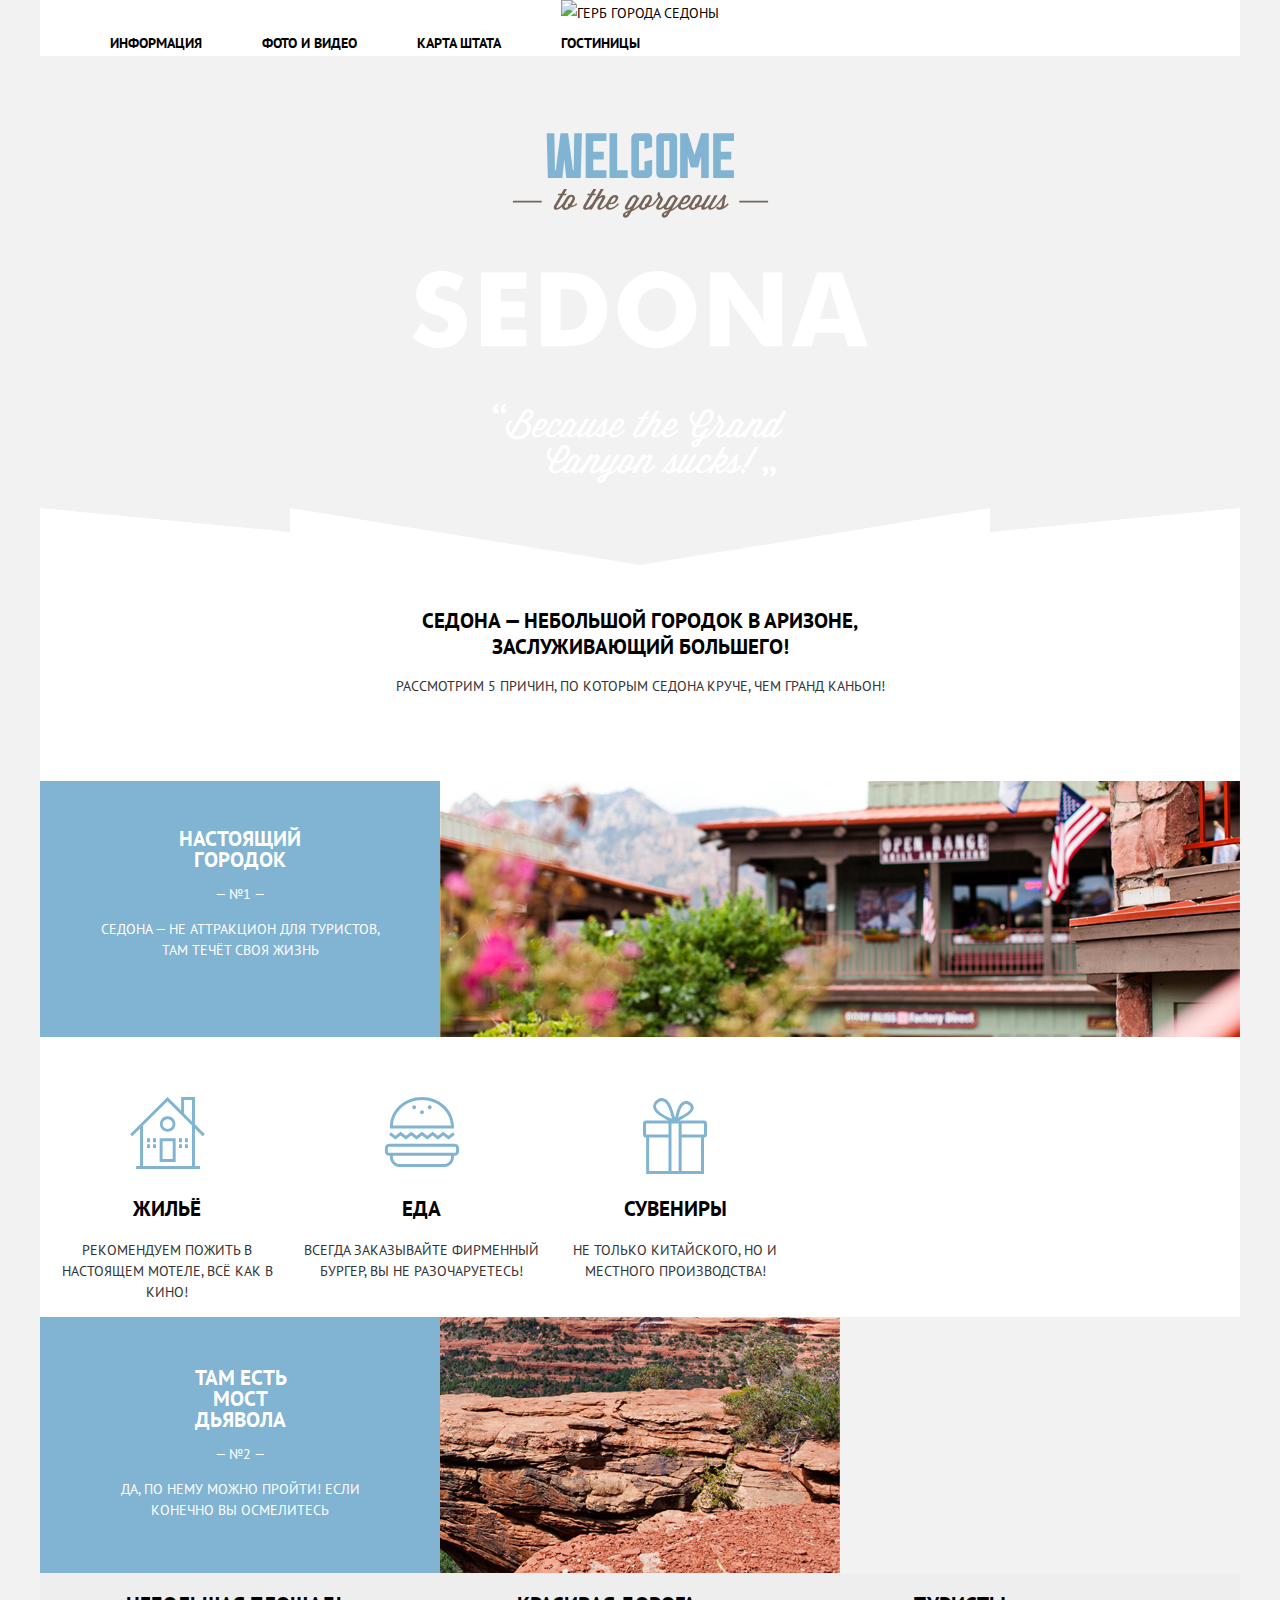
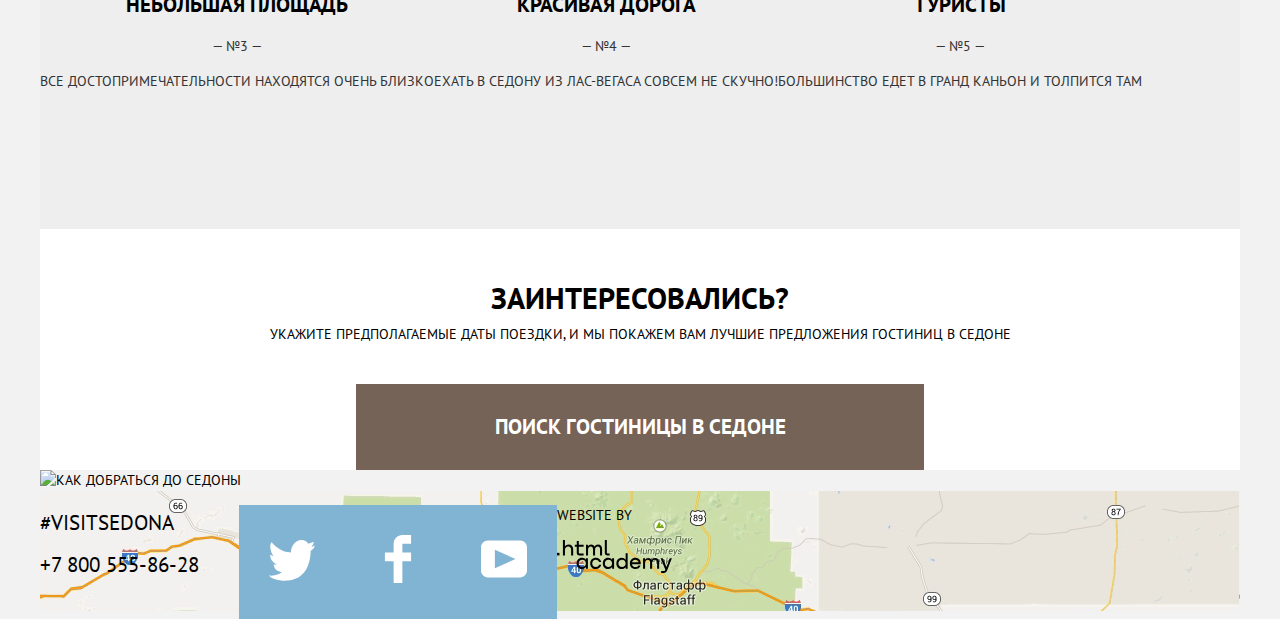
==== index.html @ e9dc7739 "Стилизация главной страницы - исправления" ====
<!DOCTYPE html>
    <html class="page" lang="ru">
    <head>
       <meta charset="UTF-8">
       <meta http-equiv="X-UA-Compatible" content="IE=edge">
       <meta name="viewport" content="width=device-width, initial-scale=1.0">
       <title>Личный проект "Седона"</title>
       <link href="https://fonts.googleapis.com/css2?family=PT+Sans:wght@400;700&display=swap" rel="stylesheet">
       <link rel="stylesheet" href="/css/normalize.css" />
       <link rel="stylesheet" href="/css/style.css" />
       <link rel="icon" href="favicon.ico" />
    </head>
    <body class="page-body">
      <header class="main-header">
         <nav class="main-navigation">
            <a class="main-header-logo">
               <img src="../img/logo.svg" width="138" height="70" alt="герб города Седоны">
            </a>
             <ul class="site-navigation">
                <li><a href="information.html">Информация</a></li>
                <li><a href="photo.html">Фото и видео</a></li>
                <li><a href="map.html">Карта штата</a></li>
                <li><a href="hotels.html">Гостиницы</a></li>
             </ul>
         </nav>
      </header>
        <main class="container">
            <div class="welcome-group">
                <img src="../img/welcome-group.svg" width="457" height="351">
            </div>
            <section class="sedona-features">
                <h3 class="sedona-features-header">
                Седона — небольшой городок в Аризоне, заслуживающий большего!
                </h3>
                <p class="sedona-features-text">
                Рассмотрим 5 причин, по которым Седона круче, чем гранд каньон!
                </p>
                <div class="shape">
                <img src="../img/shape.svg" width="1200" height="57">
                </div>
            </section>
          <!-- <h1>
             Городок Седона
          </h1> -->
            <section class="town">
                <div class="town-advantage">
                    <h3 class="advantages-header">
                    Настоящий городок
                    </h3>
                    <p>
                    — №1 —
                    </p>
                    <p class="advantages-paragraph">
                    Седона — не аттракцион для туристов, там течёт своя жизнь
                    </p>
                </div>
            </section>
            <section class="bonuses">
                <div class="bonuses-item item-house">
                    <h3>
                    Жильё
                    </h3>
                    <p class="bonuses-text">
                    Рекомендуем пожить в настоящем мотеле, всё как в кино!
                    </p>
                </div>
                <div class="bonuses-item item-food">
                    <h3>
                    Еда
                    </h3>
                    <p class="bonuses-text">
                    Всегда заказывайте фирменный бургер, вы не разочаруетесь!
                    </p>
                </div>
            <div class="bonuses-item item-souvenirs">
               <h3>
                Сувениры
               </h3>
               <p class="bonuses-text">
                Не только китайского, но и местного производства!
               </p>
            </div>
        </section>
        <section class="bridge">
            <div class="bridge-advantage">
                <h3 class="advantages-header bridge-header">
                Там есть Мост дьявола
                </h3>
                <p>
                — №2 —
                </p>
                <p class="advantages-paragraph bridge-paragraph">
                Да, по нему можно пройти! Если конечно вы осмелитесь
                </p>
            </div>
        </section>
        <section class="sedona-advantages">
            <div class="advantages-area">
                <h3 >
                Небольшая площадь
                </h3>
                <p class="number">
                — №3 —
                </p>
                <p class="sedona-advantages-text">
                Все достопримечательности находятся очень близко
                </p>
            </div>
            <div class="advantages-road">
                <h3>
                Красивая дорога
                </h3>
                <p class="number">
                — №4 —
                </p>
                <p class="sedona-advantages-text">
                Ехать в седону из лас-вегаса совсем не скучно!
                </p>
            </div>
            <div class="advantages-tourists">
                <h3>
                Туристы
                </h3>
                <p class="number">
                — №5 —
                </p>
                <p class="sedona-advantages-text">
                Большинство едет в Гранд Каньон и толпится там
                </p>
            </div>
          </section>
          <section class="search">
             <h2 class="interested-header">
                Заинтересовались?
             </h2>
             <p class="search-text">
                Укажите предполагаемые даты поездки, и мы покажем вам лучшие предложения гостиниц в Cедоне
             </p>
             <button type="button" class="search-button">Поиск гостиницы в Седоне</button>
          </section>
          <img src="../img/map.jpg" width="1199" height="594" alt="Как добраться до Седоны"
        </main>
        <footer class="page-footer">
            <section class="contacts">
                <p class="sedona-tag">
                #visitSEDONA
                </p>
                <a class="sedona-phone" href="tel:+78005558628">+7 800 555-86-28</a>
            </section>
            <section >
                <ul class="social">
                    <li>
                    <a href="#">
                        <img src="../img/icon-twitter.svg" width="46" height="48" alt="Иконка Twitter">
                    </a>
                    </li>
                    <li>
                    <a href="#">
                        <img src="../img/icon-facebook.svg" width="46" height="48" alt="Иконка Facebook">
                    </a>
                    </li>
                    <li>
                    <a href="#">
                        <img src="../img/icon-youtube.svg" width="46" height="48" alt="Иконка YouTube">
                    </a>
                    </li>
                </ul>
            </section>
            <section>
                <p>
                Website by
                </p>
                <a class="html-logo" href="https://htmlacademy.ru/">
                <img src="../img/logo-htmlacademy.svg" width="115" height="33" alt="Лого HTML-Академии">
                </a>
            </section>
        </footer>
    </body>
    </html>
---- css/style.css ----
/* Variables */
:root {
   --basic-black: #000000;
   --basic-white: #ffffff;
   --basic-grey: #f2f2f2;
   --light-blue: #81b3d2;
   --light-grey: #eeeeee;
   --extra-grey: #bdbbbc;
   --basic-brown: #333333;
   --extra-brown: #766357;
   --dark-brown: #604e43;
   --extra-dark-brown: #503e33;
}

body {
   min-width: 1200px;
   margin: 0;
   padding: 0;
   font-family: "PT Sans", Arial, sans-serif;
   font-size: 14px;
   line-height: 21px;
   text-transform: uppercase;
   color: var(--basic-black);
   background-color: var(--basic-grey);

}

a {
   text-decoration: none;
   color: inherit;
}

h3, .search-button {
   font-size: 21px;
   font-weight: 700;
}

header, main, footer {
    width: 1200px;
    margin: 0 auto;
}

.main-navigation {
    line-height: 26px;
    height: 56px;
    background-color: var(--basic-white);
}

.site-navigation {
    list-style: none;
    margin: 0 auto;
    display: flex;
}

li {
    font-weight: 700;
    padding: 30px;
}

/* User Navigation */

.site-navigation a:hover,
.site-navigation a:focus {
    background-color: var(--basic-white);
}

.main-header-logo {
    position: absolute;
    top: 0;
    left: 531px;
    right: 531px;
    text-align: center;
}

.welcome-group {
    text-align: center;
    background-image: url("../img/background-index.jpg");
    background-repeat: no-repeat;
    height: 432px;
    padding-top: 77.35px;
}

.shape {
    position: absolute;
    left: 40px;
    right: 40px;
    top: 508px;
}

.sedona-features {
   height: 216px;
   color: var(--basic-black);
   background-color: var(--basic-white);
   text-align: center;
   height: 216px;
}

.sedona-features-header {
   width: 470px;
   margin: 0 auto;
   line-height: 26px;
   padding-top: 42.5px;
   padding-bottom: 16.5px;
}

.sedona-features-text {
   width: 519px;
   margin: 0 auto 51px auto;
   color: var(--basic-brown);
   padding-bottom: 51px;
}

.town {
   background: url("../img/image-1.jpg") no-repeat right;
}

.town-advantage {
   background-color: var(--light-blue);
   text-align: center;
   color: var(--basic-white);
   width: 400px;
   height: 256px;
}

.advantages-header {
   padding-top: 47px;
   padding-right: 139px;
   padding-left: 139px;
   margin: 0 auto;
}

.advantages-paragraph {
   width: 302px;
   text-align: center;
   margin: 0 auto;
   padding-bottom: 54px;
}

.bonuses {
   display: flex;
   text-align: center;
   background-color: var(--basic-white);
   padding-top: 60px;
}

.item-house {
   background: url("../img/icon-1.svg") no-repeat top;
   padding-top: 80px;
}

.item-food {
   background: url("../img/icon-3.svg") no-repeat top;
   padding-top: 80px;
}

.item-souvenirs {
   background: url("../img/icon-2.svg") no-repeat top;
   padding-top: 80px;
}

.bonuses-text {
   color: var(--basic-brown);
   width: 254px;
}

.bridge {
   display: flex;
   background: url("../img/image-2.jpg") no-repeat left;
   /* background-color: var(--light-blue); */
}
.bridge-advantage {
   background-color: var(--light-blue);
   text-align: center;
   color: var(--basic-white);
   width: 400px;
   height: 256px;
}

.bridge-header {
   padding: 50px 125px 0 126px;
}

.sedona-advantages {
   display: flex;
   width: 1200px;
   height: 256px;
   background: var(--light-grey);
   text-align: center;
}

.number, .sedona-advantages-text {
   color: var(--basic-brown);
}

.interested-header {
   padding-top: 58px;
   font-size: 30px;
   margin: 0 auto;
}

.search {
   text-align: center;
   background-color: var(--basic-white);
}

/* Button */

.search-button {
width: 568px;
height: 86px;
background-color: var(--extra-brown);
border: none;
vertical-align: middle;
text-transform: uppercase;
color: var(--basic-white);
}

.search-button:hover {
    background-color: var(--extra-brown);
}
.search-button:focus {
    background-color: var(--dark-brown);
}
.search-button:active {
    background-color: var(--extra-dark-brown);
}

.search-text {
   padding-bottom: 24px;
   line-height: 24px;
}

.page-footer {
   background-image: url("../img/map.png");
   background-color: var(--basic-white);
   height: 120px;
   display: flex;
}

.social {
   display: flex;
   list-style: none;
   text-align: center;
}

.social li{
    background-color: var(--light-blue);
}

.sedona-tag {
   font-size: 21px;
}

.sedona-phone {
   font-size: 21px;
}
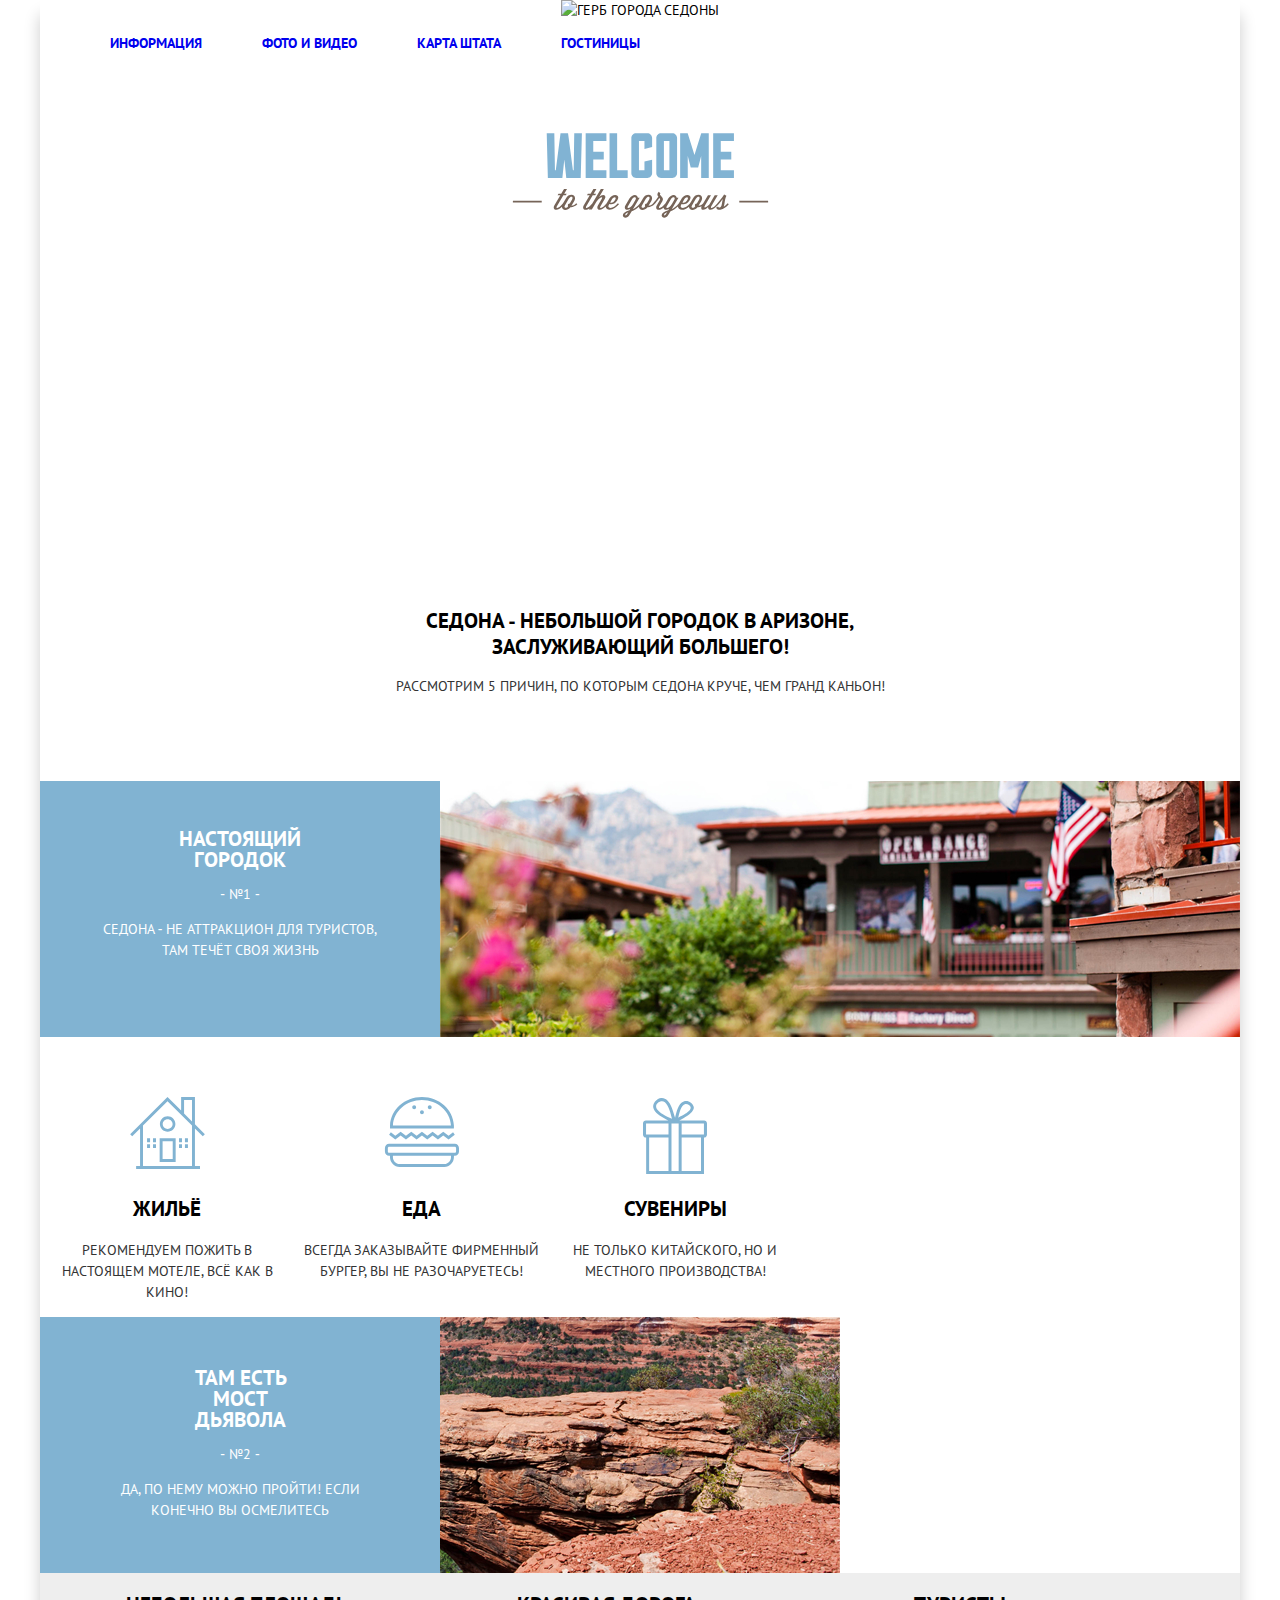
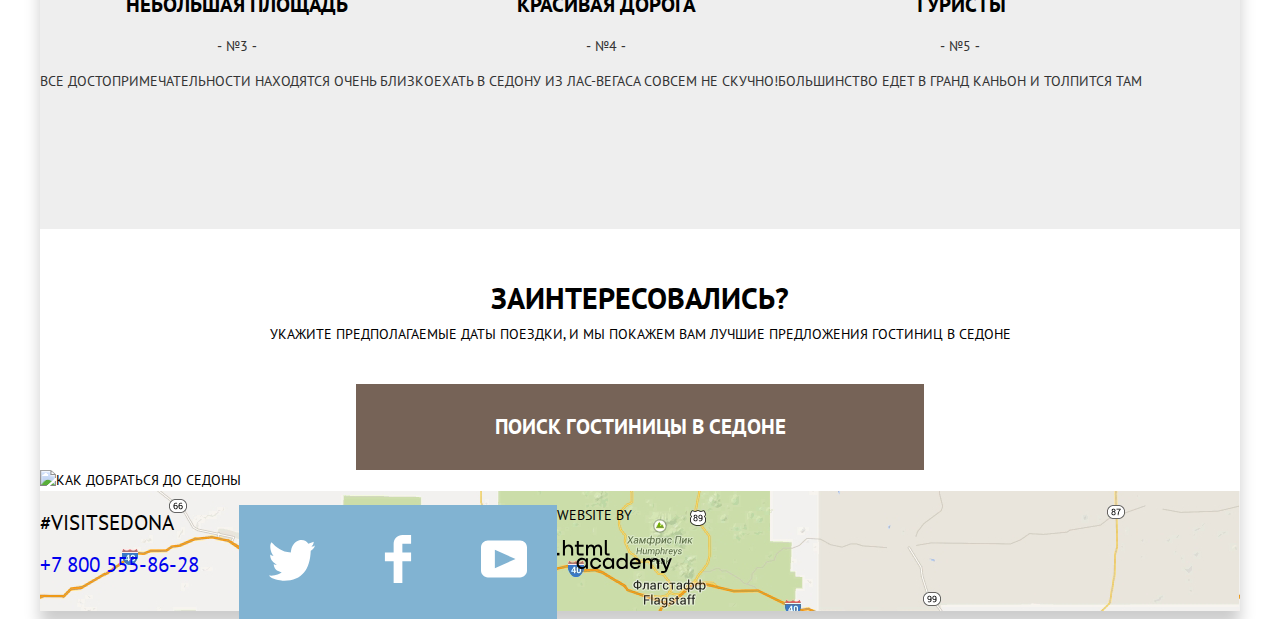
==== commit 36f8389a: "Стилизация внутренней страницы" ====
--- a/index.html
+++ b/index.html
@@ -1,144 +1,146 @@
-    <!DOCTYPE html>
-    <html class="page" lang="ru">
-    <head>
-       <meta charset="UTF-8">
-       <meta http-equiv="X-UA-Compatible" content="IE=edge">
-       <meta name="viewport" content="width=device-width, initial-scale=1.0">
-       <title>Личный проект "Седона"</title>
-       <link href="https://fonts.googleapis.com/css2?family=PT+Sans:wght@400;700&display=swap" rel="stylesheet">
-       <link rel="stylesheet" href="/css/normalize.css" />
-       <link rel="stylesheet" href="/css/style.css" />
-       <link rel="icon" href="favicon.ico" />
-    </head>
-    <body class="page-body">
-      <header class="main-header">
-         <nav class="main-navigation">
-            <a class="main-header-logo">
-               <img src="../img/logo.svg" width="138" height="70" alt="герб города Седоны">
-            </a>
-             <ul class="site-navigation">
-                <li><a href="information.html">Информация</a></li>
-                <li><a href="photo.html">Фото и видео</a></li>
-                <li><a href="map.html">Карта штата</a></li>
-                <li><a href="hotels.html">Гостиницы</a></li>
-             </ul>
-         </nav>
-      </header>
-        <main class="container">
+<!DOCTYPE html>
+<html class="page" lang="ru">
+<head>
+    <meta charset="UTF-8">
+    <meta http-equiv="X-UA-Compatible" content="IE=edge">
+    <meta name="viewport" content="width=device-width, initial-scale=1.0">
+    <title>Личный проект "Седона"</title>
+    <link href="https://fonts.googleapis.com/css2?family=PT+Sans:wght@400;700&display=swap" rel="stylesheet">
+    <link rel="stylesheet" href="../css/normalize.css" />
+    <link rel="stylesheet" href="../css/style.css" />
+    <link rel="icon" href="favicon.ico" />
+</head>
+<body class="page-body">
+    <header class="main-header">
+        <a class="main-header-logo">
+            <img src="img/logo.svg" width="138" height="70" alt="Герб города Седоны">
+        </a>
+
+        <nav class="main-navigation">
+            <ul class="site-navigation">
+                <li class="site-navigation-item"><a href="information.html">Информация</a></li>
+                <li class="site-navigation-item"><a href="photo.html">Фото и видео</a></li>
+                <li class="site-navigation-item"><a href="map.html">Карта штата</a></li>
+                <li class="site-navigation-item"><a href="hotels.html">Гостиницы</a></li>
+            </ul>
+        </nav>
+        </header>
+        <main class="main-page">
+            <section class="hidden-section">
+                <h1 class="hidden-title">Достопримечательности Седоны и гостиницы в Седоне</h1>
+            </section>
             <div class="welcome-group">
                 <img src="../img/welcome-group.svg" width="457" height="351">
             </div>
             <section class="sedona-features">
                 <h3 class="sedona-features-header">
-                Седона — небольшой городок в Аризоне, заслуживающий большего!
+                    Седона &dash; небольшой городок в Аризоне, заслуживающий большего!
                 </h3>
                 <p class="sedona-features-text">
                 Рассмотрим 5 причин, по которым Седона круче, чем гранд каньон!
                 </p>
                 <div class="shape">
-                <img src="../img/shape.svg" width="1200" height="57">
+                    <img src="../img/shape.svg" width="1200" height="57">
                 </div>
             </section>
-          <!-- <h1>
-             Городок Седона
-          </h1> -->
+
             <section class="town">
                 <div class="town-advantage">
                     <h3 class="advantages-header">
-                    Настоящий городок
+                        Настоящий городок
                     </h3>
                     <p>
-                    — №1 —
+                        &dash; №1 &dash;
                     </p>
                     <p class="advantages-paragraph">
-                    Седона — не аттракцион для туристов, там течёт своя жизнь
+                        Седона &dash; не аттракцион для туристов, там течёт своя жизнь
                     </p>
                 </div>
             </section>
             <section class="bonuses">
                 <div class="bonuses-item item-house">
                     <h3>
-                    Жильё
+                        Жильё
                     </h3>
                     <p class="bonuses-text">
-                    Рекомендуем пожить в настоящем мотеле, всё как в кино!
+                        Рекомендуем пожить в настоящем мотеле, всё как в кино!
                     </p>
                 </div>
                 <div class="bonuses-item item-food">
                     <h3>
-                    Еда
+                        Еда
                     </h3>
                     <p class="bonuses-text">
-                    Всегда заказывайте фирменный бургер, вы не разочаруетесь!
+                        Всегда заказывайте фирменный бургер, вы не разочаруетесь!
                     </p>
                 </div>
             <div class="bonuses-item item-souvenirs">
-               <h3>
-                Сувениры
-               </h3>
-               <p class="bonuses-text">
-                Не только китайского, но и местного производства!
-               </p>
-            </div>
-        </section>
-        <section class="bridge">
-            <div class="bridge-advantage">
-                <h3 class="advantages-header bridge-header">
-                Там есть Мост дьявола
+                <h3>
+                    Сувениры
                 </h3>
-                <p>
-                — №2 —
-                </p>
-                <p class="advantages-paragraph bridge-paragraph">
-                Да, по нему можно пройти! Если конечно вы осмелитесь
+                <p class="bonuses-text">
+                    Не только китайского, но и местного производства!
                 </p>
             </div>
-        </section>
-        <section class="sedona-advantages">
-            <div class="advantages-area">
-                <h3 >
-                Небольшая площадь
-                </h3>
-                <p class="number">
-                — №3 —
+            </section>
+            <section class="bridge">
+                <div class="bridge-advantage">
+                    <h3 class="advantages-header bridge-header">
+                        Там есть Мост дьявола
+                    </h3>
+                    <p>
+                        &dash; №2 &dash;
+                    </p>
+                    <p class="advantages-paragraph bridge-paragraph">
+                        Да, по нему можно пройти! Если конечно вы осмелитесь
+                    </p>
+                </div>
+            </section>
+            <section class="sedona-advantages">
+                <div class="advantages-area">
+                    <h3 >
+                        Небольшая площадь
+                    </h3>
+                    <p class="number">
+                        &dash; №3 &dash;
+                    </p>
+                    <p class="sedona-advantages-text">
+                        Все достопримечательности находятся очень близко
+                    </p>
+                </div>
+                <div class="advantages-road">
+                    <h3>
+                        Красивая дорога
+                    </h3>
+                    <p class="number">
+                        &dash; №4 &dash;
+                    </p>
+                    <p class="sedona-advantages-text">
+                        Ехать в седону из лас-вегаса совсем не скучно!
+                    </p>
+                </div>
+                <div class="advantages-tourists">
+                    <h3>
+                        Туристы
+                    </h3>
+                    <p class="number">
+                        &dash; №5 &dash;
+                    </p>
+                    <p class="sedona-advantages-text">
+                        Большинство едет в Гранд Каньон и толпится там
+                    </p>
+                </div>
+            </section>
+            <section class="search">
+                <h2 class="interested-header">
+                    Заинтересовались?
+                </h2>
+                <p class="search-text">
+                    Укажите предполагаемые даты поездки, и мы покажем вам лучшие предложения гостиниц в Cедоне
                 </p>
-                <p class="sedona-advantages-text">
-                Все достопримечательности находятся очень близко
-                </p>
-            </div>
-            <div class="advantages-road">
-                <h3>
-                Красивая дорога
-                </h3>
-                <p class="number">
-                — №4 —
-                </p>
-                <p class="sedona-advantages-text">
-                Ехать в седону из лас-вегаса совсем не скучно!
-                </p>
-            </div>
-            <div class="advantages-tourists">
-                <h3>
-                Туристы
-                </h3>
-                <p class="number">
-                — №5 —
-                </p>
-                <p class="sedona-advantages-text">
-                Большинство едет в Гранд Каньон и толпится там
-                </p>
-            </div>
-          </section>
-          <section class="search">
-             <h2 class="interested-header">
-                Заинтересовались?
-             </h2>
-             <p class="search-text">
-                Укажите предполагаемые даты поездки, и мы покажем вам лучшие предложения гостиниц в Cедоне
-             </p>
-             <button type="button" class="search-button">Поиск гостиницы в Седоне</button>
-          </section>
-          <img src="../img/map.jpg" width="1199" height="594" alt="Как добраться до Седоны"
+                <button type="button" class="search-button">Поиск гостиницы в Седоне</button>
+            </section>
+            <img src="../img/map.jpg" width="1199" height="594" alt="Как добраться до Седоны">
         </main>
         <footer class="page-footer">
             <section class="contacts">
--- a/css/style.css
+++ b/css/style.css
@@ -1,33 +1,69 @@
+/* Fonts */
+
+@font-face {
+    font-family: "PT Sans";
+    src: local("PT Sans"),
+        local("PT Sans Regular"),
+        url("../fonts/PTSans.woff2") format("woff2"),
+        url("../fonts/PTSans.woff") format("woff");
+        font-weight: 400;
+        font-style: normal;
+}
+
+@font-face {
+    font-family: "PT Sans";
+
+    src: local("PT Sans Bold"),
+        url("../fonts/PTSans-Bold.woff2") format("woff2"),
+        url("../fonts/PTSans-Bold.woff") format("woff");
+        font-weight: 700;
+        font-style: normal;
+}
+
 /* Variables */
+
 :root {
-   --basic-black: #000000;
-   --basic-white: #ffffff;
-   --basic-grey: #f2f2f2;
-   --light-blue: #81b3d2;
-   --light-grey: #eeeeee;
-   --extra-grey: #bdbbbc;
-   --basic-brown: #333333;
-   --extra-brown: #766357;
-   --dark-brown: #604e43;
-   --extra-dark-brown: #503e33;
-}
+    --basic-black: #000000;
+    --basic-white: #ffffff;
+    --light-blue: #81b3d2;
+    --basic-grey: #f2f2f2;
+    --light-grey: #eeeeee;
+    --extra-grey: #bdbbbc;
+    --basic-brown: #333333;
+    --extra-brown: #766357;
+    --dark-brown: #604e43;
+    --extra-dark-brown: #503e33;
+    --extra-dark-blue: #5496bd;
+    --shadow-color: rgba(0,1,1,0.2);
+}
+
+/* Global */
 
 body {
    min-width: 1200px;
-   margin: 0;
+   margin: 0 40px;
    padding: 0;
    font-family: "PT Sans", Arial, sans-serif;
    font-size: 14px;
    line-height: 21px;
    text-transform: uppercase;
    color: var(--basic-black);
-   background-color: var(--basic-grey);
-
-}
-
-a {
+   background-color: var(--basic-white);
+   box-shadow: 0 15px 15px var(--shadow-color);
+}
+
+.page a {
    text-decoration: none;
-   color: inherit;
+}
+
+.page a:focus {
+    outline-color: var(--extra-dark-blue);
+}
+
+.page {
+    height: 100%;
+    width: 1280px;
+    margin: 0 auto;
 }
 
 h3, .search-button {
@@ -35,10 +71,18 @@
    font-weight: 700;
 }
 
-header, main, footer {
-    width: 1200px;
-    margin: 0 auto;
-}
+.hidden-title {
+    position: absolute;
+    width: 1px;
+    height: 1px;
+    margin: -1px;
+    border: 0;
+    padding: 0;
+    white-space: nowrap;
+    overflow: hidden;
+}
+
+/* User Navigation */
 
 .main-navigation {
     line-height: 26px;
@@ -254,3 +298,7 @@
 .sedona-phone {
    font-size: 21px;
 }
+
+.hotels-list {
+    text-decoration: none;
+}
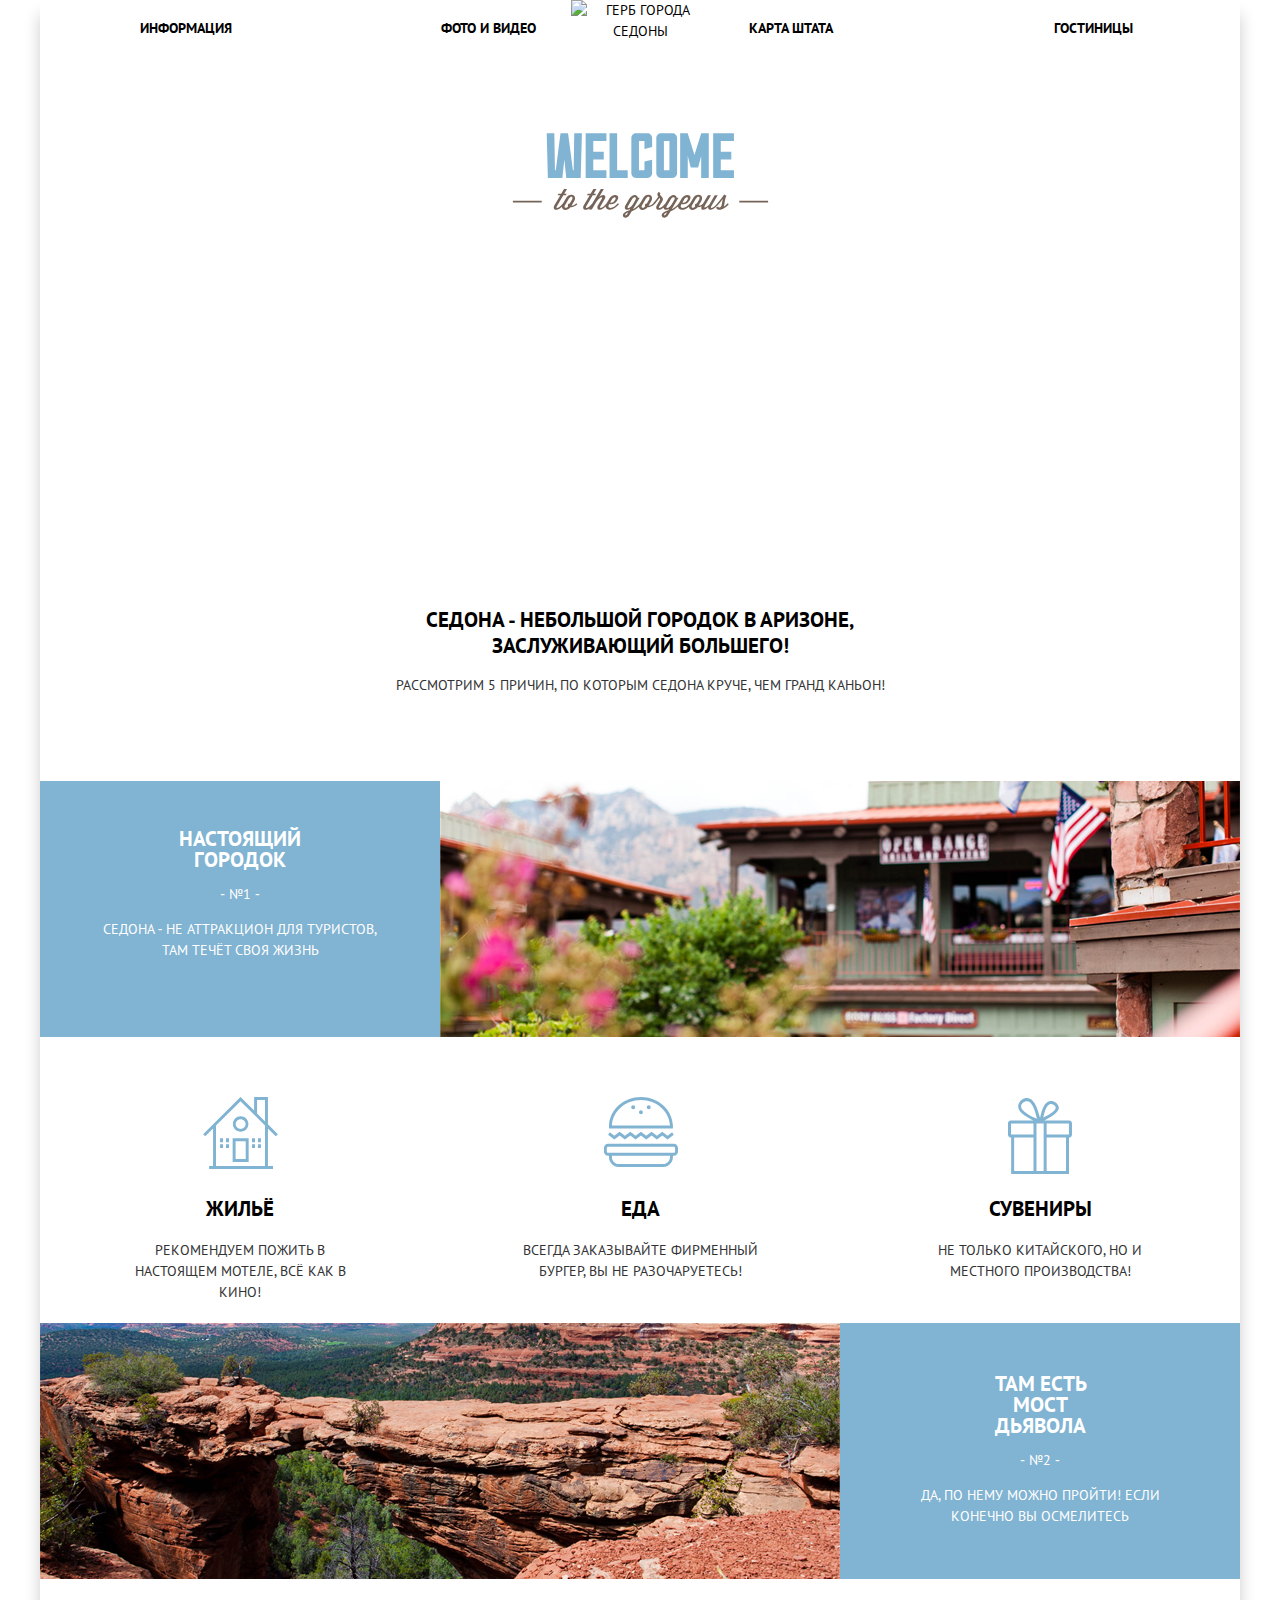
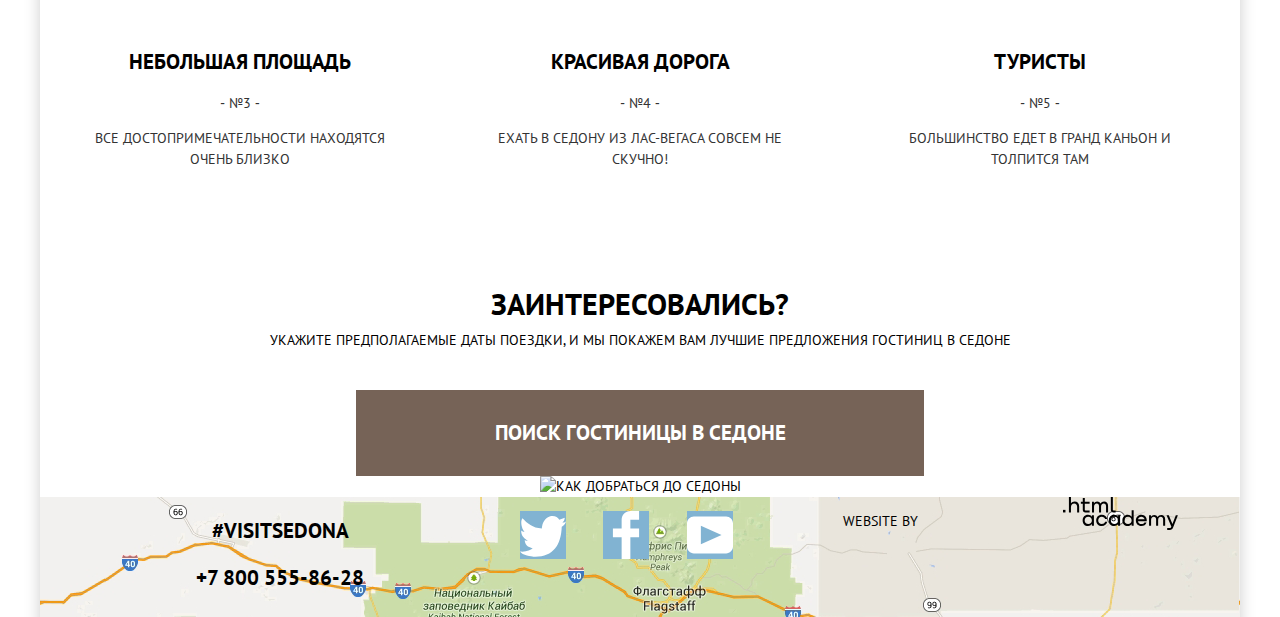
==== commit dd6e5edf: "Сетка на гридах для внутренней страницы" ====
--- a/index.html
+++ b/index.html
@@ -6,63 +6,74 @@
     <meta name="viewport" content="width=device-width, initial-scale=1.0">
     <title>Личный проект "Седона"</title>
     <link href="https://fonts.googleapis.com/css2?family=PT+Sans:wght@400;700&display=swap" rel="stylesheet">
-    <link rel="stylesheet" href="../css/normalize.css" />
-    <link rel="stylesheet" href="../css/style.css" />
+    <link rel="stylesheet" href="css/normalize.css" />
+    <link rel="stylesheet" href="css/style.css" />
     <link rel="icon" href="favicon.ico" />
 </head>
 <body class="page-body">
-    <header class="main-header">
-        <a class="main-header-logo">
-            <img src="img/logo.svg" width="138" height="70" alt="Герб города Седоны">
-        </a>
-
-        <nav class="main-navigation">
-            <ul class="site-navigation">
-                <li class="site-navigation-item"><a href="information.html">Информация</a></li>
-                <li class="site-navigation-item"><a href="photo.html">Фото и видео</a></li>
-                <li class="site-navigation-item"><a href="map.html">Карта штата</a></li>
-                <li class="site-navigation-item"><a href="hotels.html">Гостиницы</a></li>
-            </ul>
-        </nav>
-        </header>
-        <main class="main-page">
-            <section class="hidden-section">
-                <h1 class="hidden-title">Достопримечательности Седоны и гостиницы в Седоне</h1>
-            </section>
-            <div class="welcome-group">
-                <img src="../img/welcome-group.svg" width="457" height="351">
-            </div>
-            <section class="sedona-features">
+    <header class="main-header center">
+            <a class="main-header-logo">
+                <img src="img/logo.svg" width="138" height="70" alt="Герб города Седоны">
+            </a>
+
+                <nav class="site-navigation">
+                    <ul class="site-navigation-list">
+                    <div class="main-navigation-wrapper">
+                        <li class="site-navigation-item"><a href="information.html">Информация</a></li>
+                        <li class="site-navigation-item"><a href="photo.html">Фото и видео</a></li>
+                        <li class="site-navigation-item"><a href="map.html">Карта штата</a></li>
+                        <li class="site-navigation-item"><a href="hotels.html">Гостиницы</a></li>
+                    </div>
+                    </ul>
+                </nav>
+
+    </header>
+    <main class="main-page center">
+        <section class="hidden-section">
+            <h1 class="hidden-title">Достопримечательности Седоны и гостиницы в Седоне</h1>
+        </section>
+
+            <section class="welcome-group-wrapper center">
+                <img src="img/welcome-group.svg" width="457" height="351">
+            </section>
+
+            <section class="sedona-features center">
                 <h3 class="sedona-features-header">
                     Седона &dash; небольшой городок в Аризоне, заслуживающий большего!
                 </h3>
                 <p class="sedona-features-text">
                 Рассмотрим 5 причин, по которым Седона круче, чем гранд каньон!
                 </p>
+
                 <div class="shape">
-                    <img src="../img/shape.svg" width="1200" height="57">
-                </div>
+                    <img src="img/shape.svg" width="1200" height="57">
+                </div>
+
             </section>
 
             <section class="town">
-                <div class="town-advantage">
+                <div class="town-advantage center">
                     <h3 class="advantages-header">
                         Настоящий городок
                     </h3>
                     <p>
                         &dash; №1 &dash;
                     </p>
-                    <p class="advantages-paragraph">
+                    <p class="advantages-paragraph center">
                         Седона &dash; не аттракцион для туристов, там течёт своя жизнь
                     </p>
                 </div>
             </section>
-            <section class="bonuses">
+
+            <section class="bonuses center">
+            <div class="bonuses-wrapper">
                 <div class="bonuses-item item-house">
-                    <h3>
-                        Жильё
-                    </h3>
-                    <p class="bonuses-text">
+                    <a href="hotels.html">
+                        <h3>
+                            Жильё
+                        </h3>
+                    </a>
+                    <p class="bonuses-text center">
                         Рекомендуем пожить в настоящем мотеле, всё как в кино!
                     </p>
                 </div>
@@ -70,7 +81,7 @@
                     <h3>
                         Еда
                     </h3>
-                    <p class="bonuses-text">
+                    <p class="bonuses-text center">
                         Всегда заказывайте фирменный бургер, вы не разочаруетесь!
                     </p>
                 </div>
@@ -78,13 +89,16 @@
                 <h3>
                     Сувениры
                 </h3>
-                <p class="bonuses-text">
+                <p class="bonuses-text center">
                     Не только китайского, но и местного производства!
                 </p>
             </div>
-            </section>
+        </div>
+            </section>
+
+
             <section class="bridge">
-                <div class="bridge-advantage">
+                <div class="bridge-advantage center">
                     <h3 class="advantages-header bridge-header">
                         Там есть Мост дьявола
                     </h3>
@@ -96,8 +110,10 @@
                     </p>
                 </div>
             </section>
-            <section class="sedona-advantages">
-                <div class="advantages-area">
+
+            <section class="sedona-advantages-wrapper center">
+
+                <div class="advantages-item advantages-area">
                     <h3 >
                         Небольшая площадь
                     </h3>
@@ -108,7 +124,8 @@
                         Все достопримечательности находятся очень близко
                     </p>
                 </div>
-                <div class="advantages-road">
+
+                <div class="advantages-item advantages-road">
                     <h3>
                         Красивая дорога
                     </h3>
@@ -119,7 +136,8 @@
                         Ехать в седону из лас-вегаса совсем не скучно!
                     </p>
                 </div>
-                <div class="advantages-tourists">
+
+                <div class="advantages-item advantages-tourists">
                     <h3>
                         Туристы
                     </h3>
@@ -131,7 +149,7 @@
                     </p>
                 </div>
             </section>
-            <section class="search">
+            <section class="search center">
                 <h2 class="interested-header">
                     Заинтересовались?
                 </h2>
@@ -140,41 +158,47 @@
                 </p>
                 <button type="button" class="search-button">Поиск гостиницы в Седоне</button>
             </section>
-            <img src="../img/map.jpg" width="1199" height="594" alt="Как добраться до Седоны">
+            <img src="img/map.jpg" width="1199" height="594" alt="Как добраться до Седоны">
         </main>
-        <footer class="page-footer">
+
+        <footer class="page-footer center">
+        <div class="footer-wrapper">
             <section class="contacts">
                 <p class="sedona-tag">
                 #visitSEDONA
                 </p>
                 <a class="sedona-phone" href="tel:+78005558628">+7 800 555-86-28</a>
             </section>
-            <section >
-                <ul class="social">
-                    <li>
-                    <a href="#">
-                        <img src="../img/icon-twitter.svg" width="46" height="48" alt="Иконка Twitter">
+            <section>
+
+                <ul class="social center">
+                     <div class="social-wrapper">
+                         <li>
+                    <a href="https://twitter.com/SedonaAZ">
+                        <img src="img/icon-twitter.svg" width="46" height="48" alt="Иконка Twitter">
                     </a>
                     </li>
                     <li>
-                    <a href="#">
-                        <img src="../img/icon-facebook.svg" width="46" height="48" alt="Иконка Facebook">
+                    <a href="https://www.facebook.com/VisitSedona">
+                        <img src="img/icon-facebook.svg" width="46" height="48" alt="Иконка Facebook">
                     </a>
                     </li>
                     <li>
-                    <a href="#">
-                        <img src="../img/icon-youtube.svg" width="46" height="48" alt="Иконка YouTube">
+                    <a href="https://www.youtube.com/user/SedonaAZ1">
+                        <img src="img/icon-youtube.svg" width="46" height="48" alt="Иконка YouTube">
                     </a>
                     </li>
                 </ul>
             </section>
             <section>
-                <p>
-                Website by
-                </p>
-                <a class="html-logo" href="https://htmlacademy.ru/">
-                <img src="../img/logo-htmlacademy.svg" width="115" height="33" alt="Лого HTML-Академии">
-                </a>
+                    <div class="copyright-wrapper">
+                        <p>
+                            Website by
+                        </p>
+                        <a class="html-logo" href="https://htmlacademy.ru/">
+                            <img src="img/logo-htmlacademy.svg" width="115" height="33" alt="Лого HTML-Академии">
+                        </a>
+                    </div>
             </section>
         </footer>
     </body>
--- a/css/style.css
+++ b/css/style.css
@@ -35,40 +35,53 @@
     --extra-dark-brown: #503e33;
     --extra-dark-blue: #5496bd;
     --shadow-color: rgba(0,1,1,0.2);
+    --extra-black: hsla(0, 0%, 0%, 1);
 }
 
 /* Global */
 
-body {
-   min-width: 1200px;
-   margin: 0 40px;
-   padding: 0;
-   font-family: "PT Sans", Arial, sans-serif;
-   font-size: 14px;
-   line-height: 21px;
-   text-transform: uppercase;
-   color: var(--basic-black);
-   background-color: var(--basic-white);
-   box-shadow: 0 15px 15px var(--shadow-color);
+.page {
+    height: 100%;
+    width: 1200px;
+    margin: 0 auto;
+}
+
+.page-body {
+    min-width: 1200px;
+    margin: 0;
+    padding: 0;
+    font-family: "PT Sans", Arial, sans-serif;
+    font-size: 14px;
+    line-height: 21px;
+    font-weight: 400;
+    text-transform: uppercase;
+    color: var(--basic-black);
+    background-color: var(--basic-white);
+    box-shadow: 0 15px 15px var(--shadow-color);
+
+    min-height: 100%;
+    display: grid;
+    grid-template-rows: min-content 1fr min-content;
+    align-content: start;
 }
 
 .page a {
-   text-decoration: none;
+    text-decoration: none;
 }
 
 .page a:focus {
     outline-color: var(--extra-dark-blue);
 }
 
-.page {
-    height: 100%;
-    width: 1280px;
-    margin: 0 auto;
-}
-
-h3, .search-button {
-   font-size: 21px;
-   font-weight: 700;
+
+
+.center {
+    text-align: center;
+}
+
+h3 {
+    font-size: 21px;
+    font-weight: 700;
 }
 
 .hidden-title {
@@ -82,46 +95,71 @@
     overflow: hidden;
 }
 
-/* User Navigation */
-
-.main-navigation {
+/* Main Navigation */
+
+.site-navigation a {
+    color: var(--basic-black);
+}
+
+.sorting-results a {
+    color: var(--basic-black);
+}
+
+.site-navigation {
+    min-height: 56px;
     line-height: 26px;
-    height: 56px;
-    background-color: var(--basic-white);
-}
-
-.site-navigation {
+    font-weight: 700;
+}
+
+.main-navigation-wrapper {
+    display: grid;
+    grid-template-columns: repeat(4, 1fr);
+    grid-column: 1 / -1;
+    grid-gap: 10px;
+}
+
+.site-navigation-list {
+    margin: 0;
+    padding: 0;
+    /* display: flex; */
     list-style: none;
+}
+
+.container {
+    width: 1200px;
     margin: 0 auto;
-    display: flex;
-}
-
-li {
-    font-weight: 700;
-    padding: 30px;
-}
-
-/* User Navigation */
-
-.site-navigation a:hover,
+}
+
+.site-navigation-item {
+    margin: 0 auto;
+    padding: 15px 0;
+}
+
+.site-navigation a:hover {
+    color: var(--light-blue);
+}
 .site-navigation a:focus {
-    background-color: var(--basic-white);
+    color: var(--extra-brown);
 }
 
 .main-header-logo {
-    position: absolute;
-    top: 0;
-    left: 531px;
-    right: 531px;
-    text-align: center;
-}
-
-.welcome-group {
-    text-align: center;
+    display: block;
+    position: relative;
+    height: 70px;
+    width: 138px;
+    margin-bottom: -70px;
+    margin-left: auto;
+    margin-right: auto;
+    z-index: 2;
+}
+
+/* Main Page */
+
+.welcome-group-wrapper {
     background-image: url("../img/background-index.jpg");
     background-repeat: no-repeat;
     height: 432px;
-    padding-top: 77.35px;
+    padding-top: 77px;
 }
 
 .shape {
@@ -132,19 +170,18 @@
 }
 
 .sedona-features {
-   height: 216px;
-   color: var(--basic-black);
-   background-color: var(--basic-white);
-   text-align: center;
-   height: 216px;
+    height: 216px;
+    color: var(--basic-black);
+    background-color: var(--basic-white);
+    height: 216px;
 }
 
 .sedona-features-header {
-   width: 470px;
-   margin: 0 auto;
-   line-height: 26px;
-   padding-top: 42.5px;
-   padding-bottom: 16.5px;
+    width: 470px;
+    margin: 0 auto;
+    line-height: 26px;
+    padding-top: 42px;
+    padding-bottom: 16px;
 }
 
 .sedona-features-text {
@@ -160,7 +197,6 @@
 
 .town-advantage {
    background-color: var(--light-blue);
-   text-align: center;
    color: var(--basic-white);
    width: 400px;
    height: 256px;
@@ -175,16 +211,23 @@
 
 .advantages-paragraph {
    width: 302px;
-   text-align: center;
    margin: 0 auto;
    padding-bottom: 54px;
 }
 
+.bonuses-wrapper {
+    display: grid;
+    grid-template-columns: 400px 400px 400px;
+}
+
 .bonuses {
    display: flex;
-   text-align: center;
    background-color: var(--basic-white);
    padding-top: 60px;
+}
+
+.bonuses a {
+    color: var(--basic-black);
 }
 
 .item-house {
@@ -205,19 +248,21 @@
 .bonuses-text {
    color: var(--basic-brown);
    width: 254px;
+   margin: 0 auto;
+   padding-bottom: 20px;
 }
 
 .bridge {
-   display: flex;
    background: url("../img/image-2.jpg") no-repeat left;
    /* background-color: var(--light-blue); */
 }
 .bridge-advantage {
-   background-color: var(--light-blue);
-   text-align: center;
-   color: var(--basic-white);
-   width: 400px;
-   height: 256px;
+    position: relative;
+    left: 800px;
+    color: var(--basic-white);
+    width: 400px;
+    height: 256px;
+    background-color: var(--light-blue);
 }
 
 .bridge-header {
@@ -225,11 +270,20 @@
 }
 
 .sedona-advantages {
-   display: flex;
    width: 1200px;
    height: 256px;
    background: var(--light-grey);
-   text-align: center;
+}
+
+.sedona-advantages-wrapper {
+    display: grid;
+    grid-template-columns: 400px 400px 400px;
+    height: 256px;
+}
+
+.advantages-item {
+    margin: auto;
+    padding: 40px;
 }
 
 .number, .sedona-advantages-text {
@@ -243,15 +297,14 @@
 }
 
 .search {
-   text-align: center;
    background-color: var(--basic-white);
 }
-
-/* Button */
 
 .search-button {
 width: 568px;
 height: 86px;
+font-size: 21px;
+font-weight: 700;
 background-color: var(--extra-brown);
 border: none;
 vertical-align: middle;
@@ -278,27 +331,186 @@
    background-image: url("../img/map.png");
    background-color: var(--basic-white);
    height: 120px;
-   display: flex;
+   /* display: flex; */
+}
+
+.footer-wrapper {
+    display: grid;
+    grid-template-columns: 2fr 1fr 2fr;
 }
 
 .social {
-   display: flex;
    list-style: none;
-   text-align: center;
+   padding: 0;
+}
+
+.social-wrapper {
+    display: grid;
+    grid-template-columns: 1fr 1fr 1fr;
+    column-gap: 10px;
 }
 
 .social li{
     background-color: var(--light-blue);
-}
-
-.sedona-tag {
-   font-size: 21px;
-}
-
-.sedona-phone {
-   font-size: 21px;
+    width: 46px;
+    height: 48px;
+}
+
+.copyright-wrapper {
+    display: grid;
+    grid-template-columns: 50% 50%;
+}
+
+.contacts {
+    font-size: 21px;
+    line-height: 26px;
+    font-weight: 700;
+}
+
+/* Стилизация внутренней страницы */
+
+.search-filter {
+    color: var(--basic-white);
+}
+
+.checkbox-filters {
+    width: 140px;
+    border: none;
+    padding: 0;
+    margin: 0;
+}
+
+.price-filter {
+    width: 316px;
+    border: none;
+    padding: 0;
+    margin: 0;
+}
+
+.filter-list {
+    list-style: none;
+}
+
+.filter-list-item {
+    font-weight: 400;
+}
+
+.search-filter-grid {
+    min-height: 217px;
+    display: grid;
+    grid-template-columns: 253px 1fr 316px;
+    background: url("../img/background-catalog.jpg") no-repeat;
+    background-color: var(--light-blue);
+}
+
+.filter-title {
+    font-size: 16px;
+    font-weight: 700;
+}
+
+.price-input {
+    text-align: center;
+    color: var(--basic-white);
+    text-transform: uppercase;
+    background: transparent;
+    border: 2px solid var(--basic-white);
+}
+
+.filter-button {
+    width: 137px;
+    height: 36px;
+    color: var(--basic-white);
+    text-transform: uppercase;
+    background: transparent;
+    border: 2px solid var(--basic-white);
+}
+
+.sorting-item {
+    list-style: none;
+}
+
+.sorting-results {
+    display: grid;
+    grid-template-columns: 1fr 1fr 1fr 2fr;
+}
+
+.sorting-paragraph {
+    font-size: 21px;
+    line-height: 26px;
+    font-weight: 700;
+    padding-left: 72px;
+}
+
+.sorting-text {
+    font-size: 12px;
+    line-height: 18px;
+    font-weight: 400;
+    padding-top: 25px;
+}
+
+.sorting-item {
+    font-size: 12px;
+    line-height: 18px;
+    font-weight: 400;
+}
+
+.selected-item{
+    color: var(--light-blue);
+}
+
+.sorting-type {
+    display: flex;
+}
+
+.hotels a {
+    color: var(--basic-black);
 }
 
 .hotels-list {
-    text-decoration: none;
-}
+    display: grid;
+    grid-template-columns: 1fr 1fr 1fr 1fr 1fr 1fr;
+}
+
+.hotels-list {
+    list-style: none;
+}
+
+.hotels-info {
+    font-weight: 400;
+}
+
+.detailed-button {
+    width: 110px;
+    height: 27px;
+    background: var(--light-blue);
+    color: var(--basic-white);
+    font-weight: 700;
+    text-transform: uppercase;
+    border: none;
+}
+
+.booking-button {
+    width: 142px;
+    height: 27px;
+    background: var(--extra-brown);
+    color: var(--basic-white);
+    font-weight: 700;
+    text-transform: uppercase;
+    border: none;
+}
+
+.hotel-rating {
+    text-align: center;
+    width: 110px;
+    height: 27px;
+    font-weight: 400;
+    background-color: var(--basic-grey);
+}
+
+.contacts a {
+    color: var(--basic-black);
+}
+
+.social a {
+    color: var(--basic-black);
+}
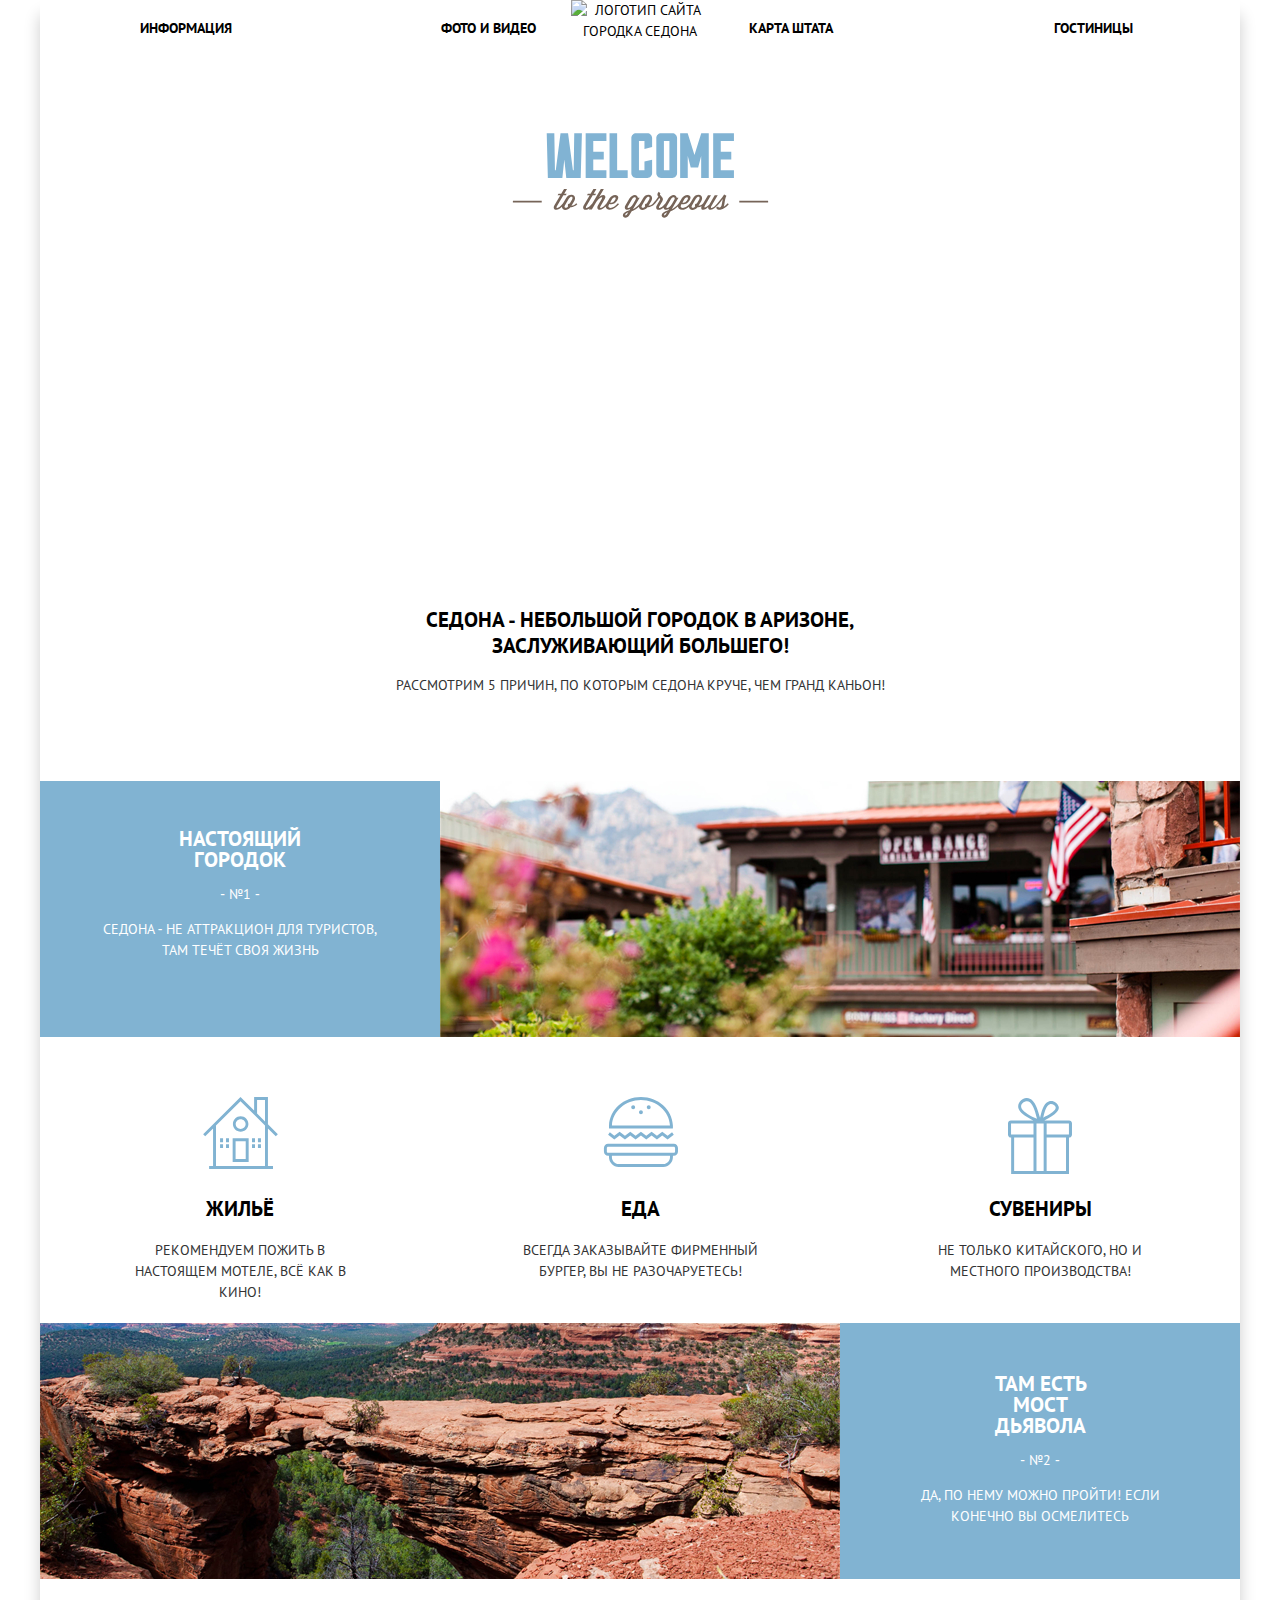
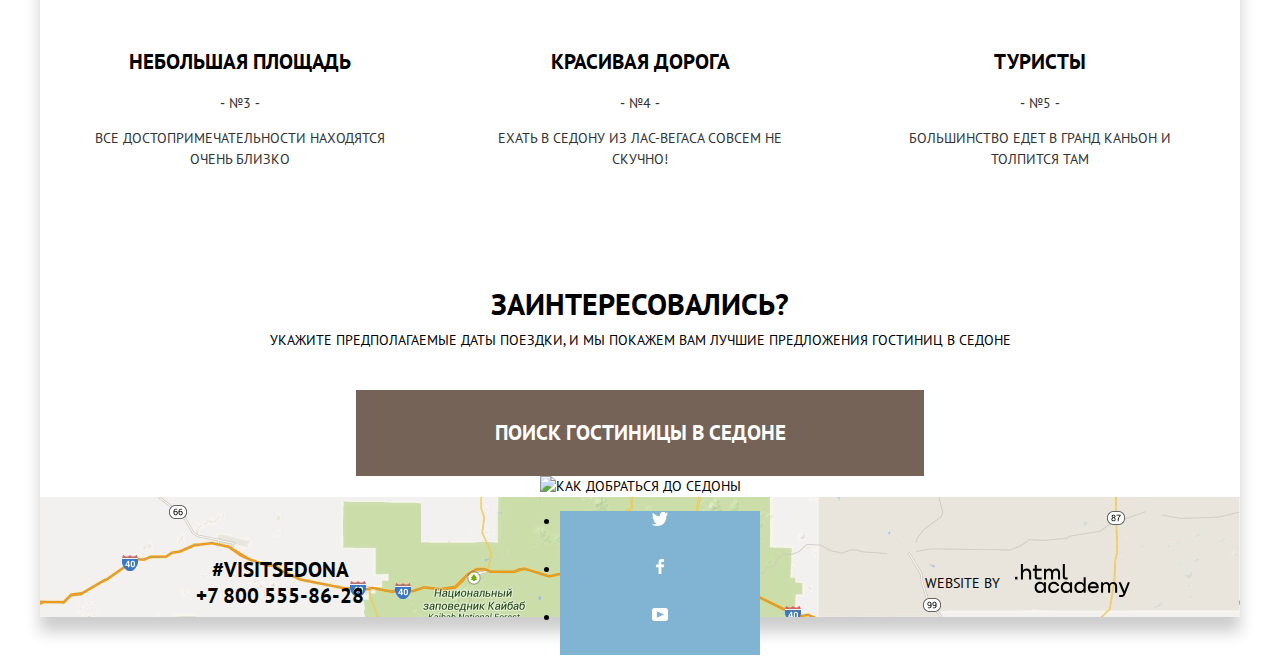
==== commit 6a16097b: "Сетки на гридах для внутренней страницы" ====
--- a/index.html
+++ b/index.html
@@ -13,12 +13,12 @@
 <body class="page-body">
     <header class="main-header center">
             <a class="main-header-logo">
-                <img src="img/logo.svg" width="138" height="70" alt="Герб города Седоны">
+                <img src="img/logo.svg" width="138" height="70" alt="Логотип сайта городка Седона">
             </a>
 
                 <nav class="site-navigation">
                     <ul class="site-navigation-list">
-                    <div class="main-navigation-wrapper">
+                    <div class="site-navigation-wrapper">
                         <li class="site-navigation-item"><a href="information.html">Информация</a></li>
                         <li class="site-navigation-item"><a href="photo.html">Фото и видео</a></li>
                         <li class="site-navigation-item"><a href="map.html">Карта штата</a></li>
@@ -33,7 +33,7 @@
             <h1 class="hidden-title">Достопримечательности Седоны и гостиницы в Седоне</h1>
         </section>
 
-            <section class="welcome-group-wrapper center">
+            <section class="welcome-group-wrapper">
                 <img src="img/welcome-group.svg" width="457" height="351">
             </section>
 
@@ -171,34 +171,31 @@
             </section>
             <section>
 
-                <ul class="social center">
-                     <div class="social-wrapper">
-                         <li>
+                <ul class="social">
+                    <li>
                     <a href="https://twitter.com/SedonaAZ">
-                        <img src="img/icon-twitter.svg" width="46" height="48" alt="Иконка Twitter">
+                        <img src="img/icon-twitter.svg" width="16" height="15" alt="Иконка Twitter">
                     </a>
                     </li>
                     <li>
                     <a href="https://www.facebook.com/VisitSedona">
-                        <img src="img/icon-facebook.svg" width="46" height="48" alt="Иконка Facebook">
+                        <img src="img/icon-facebook.svg" width="16" height="15" alt="Иконка Facebook">
                     </a>
                     </li>
                     <li>
                     <a href="https://www.youtube.com/user/SedonaAZ1">
-                        <img src="img/icon-youtube.svg" width="46" height="48" alt="Иконка YouTube">
+                        <img src="img/icon-youtube.svg" width="16" height="15" alt="Иконка YouTube">
                     </a>
                     </li>
                 </ul>
             </section>
-            <section>
-                    <div class="copyright-wrapper">
-                        <p>
+            <section class="copyright">
+                        <p class="copyright-text">
                             Website by
                         </p>
                         <a class="html-logo" href="https://htmlacademy.ru/">
                             <img src="img/logo-htmlacademy.svg" width="115" height="33" alt="Лого HTML-Академии">
                         </a>
-                    </div>
             </section>
         </footer>
     </body>
--- a/css/style.css
+++ b/css/style.css
@@ -34,6 +34,7 @@
     --dark-brown: #604e43;
     --extra-dark-brown: #503e33;
     --extra-dark-blue: #5496bd;
+    --rating-color: #666666;
     --shadow-color: rgba(0,1,1,0.2);
     --extra-black: hsla(0, 0%, 0%, 1);
 }
@@ -73,8 +74,6 @@
     outline-color: var(--extra-dark-blue);
 }
 
-
-
 .center {
     text-align: center;
 }
@@ -111,7 +110,7 @@
     font-weight: 700;
 }
 
-.main-navigation-wrapper {
+.site-navigation-wrapper {
     display: grid;
     grid-template-columns: repeat(4, 1fr);
     grid-column: 1 / -1;
@@ -121,7 +120,6 @@
 .site-navigation-list {
     margin: 0;
     padding: 0;
-    /* display: flex; */
     list-style: none;
 }
 
@@ -160,6 +158,7 @@
     background-repeat: no-repeat;
     height: 432px;
     padding-top: 77px;
+    text-align: center;
 }
 
 .shape {
@@ -327,85 +326,123 @@
    line-height: 24px;
 }
 
+
+
+/* Footer */
+
 .page-footer {
    background-image: url("../img/map.png");
    background-color: var(--basic-white);
    height: 120px;
-   /* display: flex; */
 }
 
 .footer-wrapper {
     display: grid;
     grid-template-columns: 2fr 1fr 2fr;
-}
-
-.social {
-   list-style: none;
-   padding: 0;
-}
-
-.social-wrapper {
-    display: grid;
-    grid-template-columns: 1fr 1fr 1fr;
-    column-gap: 10px;
-}
-
-.social li{
-    background-color: var(--light-blue);
-    width: 46px;
-    height: 48px;
-}
-
-.copyright-wrapper {
-    display: grid;
-    grid-template-columns: 50% 50%;
 }
 
 .contacts {
     font-size: 21px;
     line-height: 26px;
     font-weight: 700;
-}
+    align-self: center;
+    display: grid;
+    grid-template-rows: 1fr 1fr;
+}
+
+.sedona-tag {
+    margin: 0;
+    padding: 0;
+}
+
+.social-list {
+    list-style: none;
+    margin: 0;
+    padding: 0;
+    display: grid;
+    grid-template-columns: 46px 46px 46px;
+    column-gap: 6px;
+}
+
+.social li{
+    background-color: var(--light-blue);
+    align-self: center;
+    height: 48px;
+}
+
+.copyright {
+    display: grid;
+    grid-template-columns: 50% 50%;
+    column-gap: 15px;
+}
+
+.copyright-text {
+    margin: 0;
+    padding: 0;
+    justify-self: end;
+    align-self: center;
+}
+
+.html-logo {
+    justify-self: start;
+    align-self: center;
+}
+
+
+
 
 /* Стилизация внутренней страницы */
+
+
+
+/* Checkbox-Filters */
 
 .search-filter {
     color: var(--basic-white);
+    background: url("../img/background-catalog.jpg");
+    padding-left: 72px;
 }
 
 .checkbox-filters {
     width: 140px;
     border: none;
-    padding: 0;
-    margin: 0;
+    margin: 0;
+    align-self: center;
 }
 
 .price-filter {
-    width: 316px;
     border: none;
     padding: 0;
     margin: 0;
-}
-
-.filter-list {
-    list-style: none;
-}
-
-.filter-list-item {
-    font-weight: 400;
-}
-
-.search-filter-grid {
-    min-height: 217px;
-    display: grid;
-    grid-template-columns: 253px 1fr 316px;
-    background: url("../img/background-catalog.jpg") no-repeat;
-    background-color: var(--light-blue);
+    align-self: center;
 }
 
 .filter-title {
     font-size: 16px;
     font-weight: 700;
+    padding-bottom: 23px;
+    padding-top: 26px;
+}
+
+.filter-list {
+    list-style: none;
+    margin: 0;
+    padding: 0;
+}
+
+.filter-list-item {
+    font-weight: 400;
+    padding-bottom: 23px;
+}
+
+.search-filter-grid {
+    min-height: 217px;
+    display: grid;
+    grid-template-columns: 1fr 1fr 2fr;
+}
+
+.price-filter .filter-title {
+    padding-bottom: 10px;
 }
 
 .price-input {
@@ -422,14 +459,19 @@
     color: var(--basic-white);
     text-transform: uppercase;
     background: transparent;
+    padding: 0;
+    margin-top: 34px;
     border: 2px solid var(--basic-white);
 }
+
+/* Sorting Results */
 
 .sorting-item {
     list-style: none;
 }
 
 .sorting-results {
+    height: 86px;
     display: grid;
     grid-template-columns: 1fr 1fr 1fr 2fr;
 }
@@ -438,6 +480,8 @@
     font-size: 21px;
     line-height: 26px;
     font-weight: 700;
+    margin: 0;
+    align-self: center;
     padding-left: 72px;
 }
 
@@ -445,66 +489,139 @@
     font-size: 12px;
     line-height: 18px;
     font-weight: 400;
-    padding-top: 25px;
-}
-
-.sorting-item {
+    align-self: center;
+}
+
+.sorting-list {
+    list-style: none;
+    display: grid;
+    grid-template-columns: 49px 49px 76px;
+    column-gap: 32px;
+}
+
+.sorting-list-item {
+    color: rgba(0, 0, 0, 1);
     font-size: 12px;
     line-height: 18px;
     font-weight: 400;
-}
+    align-self: center;
+}
+
 
 .selected-item{
     color: var(--light-blue);
 }
 
-.sorting-type {
-    display: flex;
-}
-
-.hotels a {
-    color: var(--basic-black);
-}
-
+.arrows {
+    justify-self: end;
+    align-self: center;
+    padding-right: 73px;
+}
+
+.increase-arrow {
+    border: none;
+    background: none;
+}
+
+.decrease-arrow {
+    border: none;
+    background: none;
+}
+
+/* Hotels */
+
+
+.hotels-list,
+.sorting {
+  display: grid;
+  grid-template-columns: 135px 1fr auto;
+  padding: 30px 73px;
+  grid-gap: 29px;
+}
 .hotels-list {
-    display: grid;
-    grid-template-columns: 1fr 1fr 1fr 1fr 1fr 1fr;
-}
-
-.hotels-list {
-    list-style: none;
-}
-
-.hotels-info {
-    font-weight: 400;
-}
-
-.detailed-button {
-    width: 110px;
-    height: 27px;
-    background: var(--light-blue);
-    color: var(--basic-white);
-    font-weight: 700;
-    text-transform: uppercase;
-    border: none;
-}
-
-.booking-button {
-    width: 142px;
-    height: 27px;
-    background: var(--extra-brown);
-    color: var(--basic-white);
-    font-weight: 700;
-    text-transform: uppercase;
-    border: none;
-}
-
-.hotel-rating {
-    text-align: center;
-    width: 110px;
-    height: 27px;
-    font-weight: 400;
-    background-color: var(--basic-grey);
+  height: 90px;
+}
+.hotels-link {
+  display: block;
+  height: 90px;
+  margin: 0;
+  padding: 0;
+}
+.hotel-title-link {
+  display: block;
+  margin-top: -5px;
+  margin-bottom: 5px;
+  width: auto;
+  overflow: hidden;
+  height: 27px;
+  color: var(--basic-black);
+}
+.hotel-list-title {
+  display: inline;
+  width: 240px;
+  font-weight: bold;
+  font-size: 21px;
+  line-height: 26px;
+}
+.hotels-link-text {
+  font-size: 14px;
+  line-height: 27px;
+  font-weight: 700;
+  color: var(--basic-white);
+}
+.hotels-list-info,
+.hotels-list-link {
+  display: grid;
+  grid-template-columns: 116px auto;
+}
+.hotels-detail-link {
+  width: 110px;
+  height: 27px;
+  margin-top: 15px;
+  background-color: var(--light-blue);
+  text-align: center;
+}
+
+.hotels-reserve-link {
+  width: 142px;
+  height: 27px;
+  margin-top: 15px;
+  background-color: var(--extra-brown);
+  text-align: center;
+}
+.rating-box {
+  display: flex;
+  justify-content: space-between;
+  flex-direction: column;
+  align-items: flex-end;
+}
+.hotels-rating {
+  width: 110px;
+  height: 27px;
+  line-height: 26px;
+  text-align: center;
+  vertical-align: bottom;
+  color: var(--rating-color);
+  background-color: var(--basic-grey);
+  margin-top: auto;
+}
+.ratig-star {
+  display: flex;
+  flex-direction: row-reverse;
+  justify-content: start;
+}
+.star {
+  width: 18px;
+  height: 18px;
+  margin-left: 6px;
+  background-image: url("/img/star.svg");
+  background-repeat: no-repeat;
+}
+.star:last-child {
+  margin-left: 0;
+}
+.star-off {
+  display: none;
 }
 
 .contacts a {
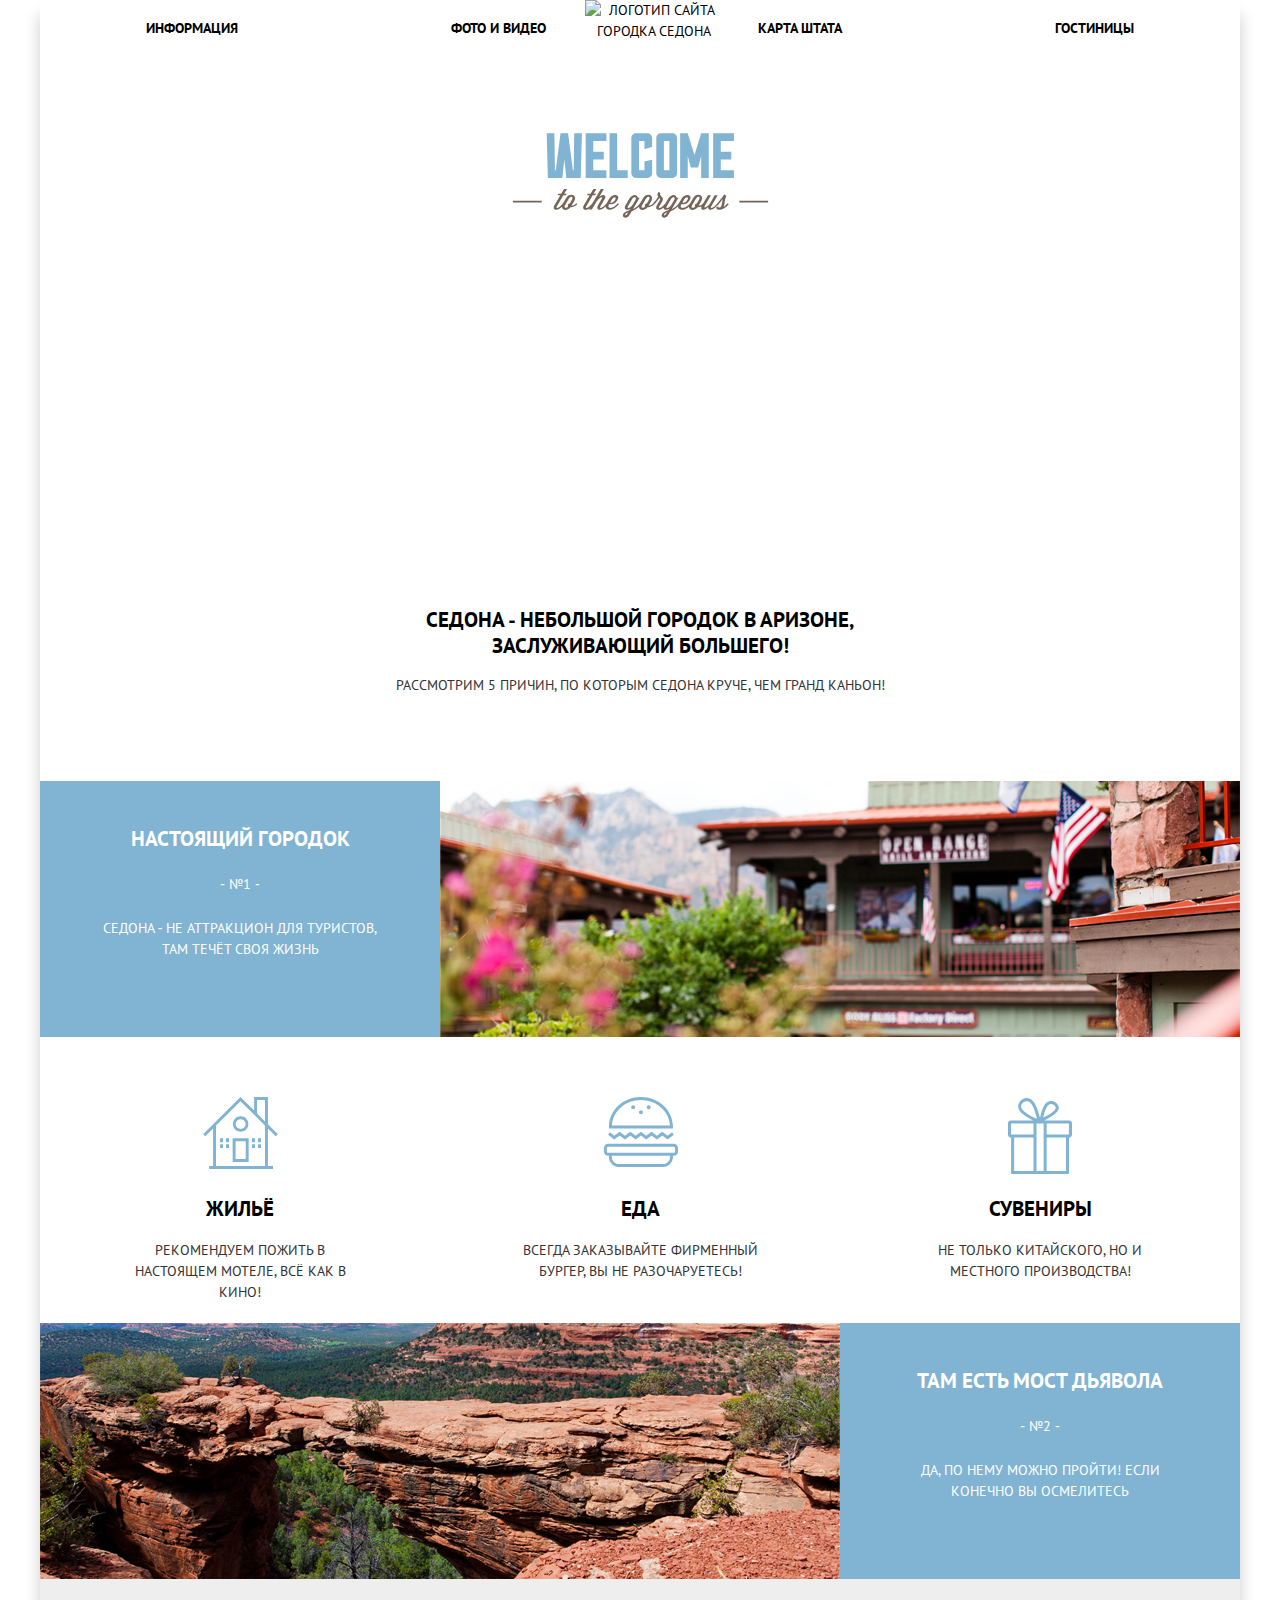
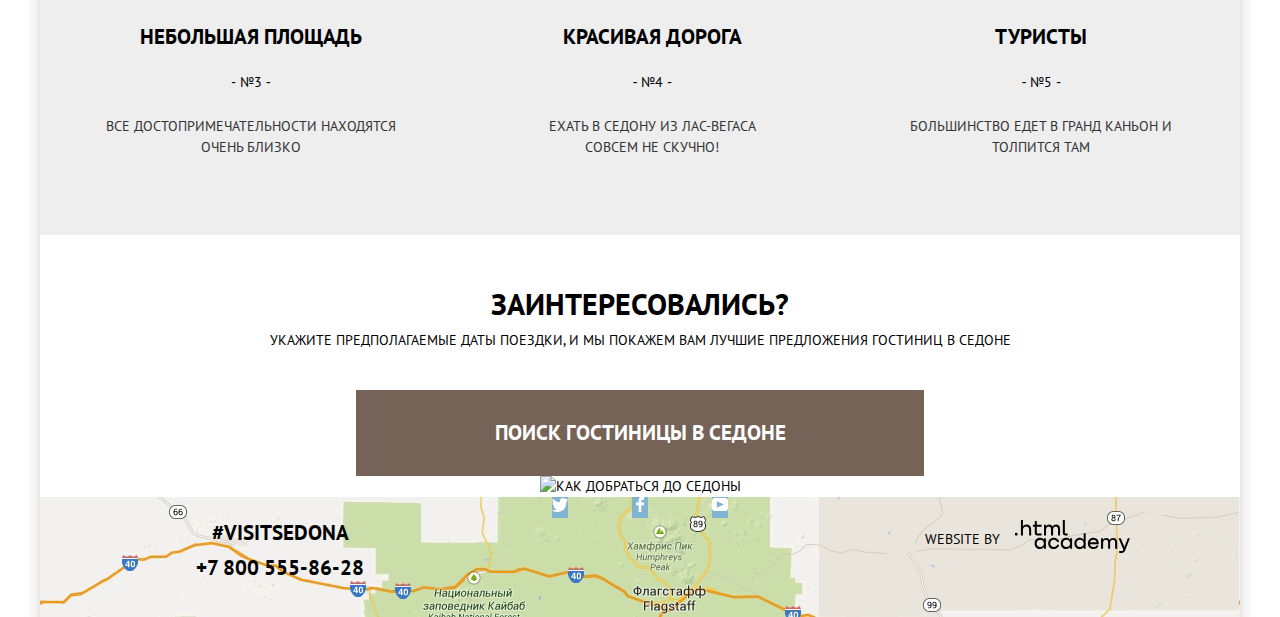
==== commit 0c893500: "Сетка на флексах для главной страницы" ====
--- a/index.html
+++ b/index.html
@@ -15,7 +15,6 @@
             <a class="main-header-logo">
                 <img src="img/logo.svg" width="138" height="70" alt="Логотип сайта городка Седона">
             </a>
-
                 <nav class="site-navigation">
                     <ul class="site-navigation-list">
                     <div class="site-navigation-wrapper">
@@ -26,46 +25,39 @@
                     </div>
                     </ul>
                 </nav>
-
     </header>
     <main class="main-page center">
         <section class="hidden-section">
             <h1 class="hidden-title">Достопримечательности Седоны и гостиницы в Седоне</h1>
         </section>
-
-            <section class="welcome-group-wrapper">
-                <img src="img/welcome-group.svg" width="457" height="351">
-            </section>
-
-            <section class="sedona-features center">
-                <h3 class="sedona-features-header">
-                    Седона &dash; небольшой городок в Аризоне, заслуживающий большего!
+        <section class="welcome-group-wrapper">
+            <img src="img/welcome-group.svg" width="457" height="351">
+        </section>
+        <section class="sedona-features center">
+            <h3 class="sedona-features-header">
+                Седона &dash; небольшой городок в Аризоне, заслуживающий большего!
+            </h3>
+            <p class="sedona-features-text">
+                Рассмотрим 5 причин, по которым Седона круче, чем гранд каньон!
+            </p>
+            <div class="shape">
+                <img src="img/shape.svg" width="1200" height="57">
+            </div>
+        </section>
+        <section class="town">
+            <div class="town-advantage center">
+                <h3 class="advantages-header">
+                    Настоящий городок
                 </h3>
-                <p class="sedona-features-text">
-                Рассмотрим 5 причин, по которым Седона круче, чем гранд каньон!
+                <p class="advantage-number">
+                    &dash; №1 &dash;
                 </p>
-
-                <div class="shape">
-                    <img src="img/shape.svg" width="1200" height="57">
-                </div>
-
-            </section>
-
-            <section class="town">
-                <div class="town-advantage center">
-                    <h3 class="advantages-header">
-                        Настоящий городок
-                    </h3>
-                    <p>
-                        &dash; №1 &dash;
-                    </p>
-                    <p class="advantages-paragraph center">
-                        Седона &dash; не аттракцион для туристов, там течёт своя жизнь
-                    </p>
-                </div>
-            </section>
-
-            <section class="bonuses center">
+                <p class="advantages-paragraph center">
+                    Седона &dash; не аттракцион для туристов, там течёт своя жизнь
+                </p>
+            </div>
+        </section>
+        <section class="bonuses center">
             <div class="bonuses-wrapper">
                 <div class="bonuses-item item-house">
                     <a href="hotels.html">
@@ -85,70 +77,64 @@
                         Всегда заказывайте фирменный бургер, вы не разочаруетесь!
                     </p>
                 </div>
-            <div class="bonuses-item item-souvenirs">
+                <div class="bonuses-item item-souvenirs">
                 <h3>
                     Сувениры
                 </h3>
                 <p class="bonuses-text center">
                     Не только китайского, но и местного производства!
                 </p>
+                </div>
             </div>
-        </div>
-            </section>
-
-
-            <section class="bridge">
-                <div class="bridge-advantage center">
-                    <h3 class="advantages-header bridge-header">
-                        Там есть Мост дьявола
-                    </h3>
-                    <p>
-                        &dash; №2 &dash;
-                    </p>
-                    <p class="advantages-paragraph bridge-paragraph">
-                        Да, по нему можно пройти! Если конечно вы осмелитесь
-                    </p>
-                </div>
-            </section>
-
-            <section class="sedona-advantages-wrapper center">
-
-                <div class="advantages-item advantages-area">
-                    <h3 >
-                        Небольшая площадь
-                    </h3>
-                    <p class="number">
-                        &dash; №3 &dash;
-                    </p>
-                    <p class="sedona-advantages-text">
-                        Все достопримечательности находятся очень близко
-                    </p>
-                </div>
-
-                <div class="advantages-item advantages-road">
-                    <h3>
-                        Красивая дорога
-                    </h3>
-                    <p class="number">
-                        &dash; №4 &dash;
-                    </p>
-                    <p class="sedona-advantages-text">
-                        Ехать в седону из лас-вегаса совсем не скучно!
-                    </p>
-                </div>
-
-                <div class="advantages-item advantages-tourists">
-                    <h3>
-                        Туристы
-                    </h3>
-                    <p class="number">
-                        &dash; №5 &dash;
-                    </p>
-                    <p class="sedona-advantages-text">
-                        Большинство едет в Гранд Каньон и толпится там
-                    </p>
-                </div>
-            </section>
+        </section>
+        <section class="bridge">
+            <div class="bridge-advantage center">
+                <h3 class="advantages-header bridge-header">
+                    Там есть Мост дьявола
+                </h3>
+                <p class="advantage-number">
+                    &dash; №2 &dash;
+                </p>
+                <p class="advantages-paragraph bridge-paragraph">
+                    Да, по нему можно пройти! Если конечно вы осмелитесь
+                </p>
+            </div>
+        </section>
+        <section class="sedona-advantages-wrapper center">
+            <div class="advantages-item advantages-area">
+                <h3 class="advantages-header">
+                    Небольшая площадь
+                </h3>
+                <p class="advantage-number">
+                    &dash; №3 &dash;
+                </p>
+                <p class="sedona-advantages-text">
+                    Все достопримечательности находятся очень близко
+                </p>
+            </div>
+            <div class="advantages-item advantages-road">
+                <h3 class="advantages-header">
+                    Красивая дорога
+                </h3>
+                <p class="advantage-number">
+                    &dash; №4 &dash;
+                </p>
+                <p class="sedona-advantages-text">
+                    Ехать в седону из лас-вегаса совсем не скучно!
+                </p>
+            </div>
+            <div class="advantages-item advantages-tourists">
+                <h3 class="advantages-header">
+                    Туристы
+                </h3>
+                <p class="advantage-number">
+                    &dash; №5 &dash;
+                </p>
+                <p class="sedona-advantages-text">
+                    Большинство едет в Гранд Каньон и толпится там
+                </p>
+            </div>
+        </section>
             <section class="search center">
                 <h2 class="interested-header">
                     Заинтересовались?
@@ -159,45 +145,46 @@
                 <button type="button" class="search-button">Поиск гостиницы в Седоне</button>
             </section>
             <img src="img/map.jpg" width="1199" height="594" alt="Как добраться до Седоны">
-        </main>
+    </main>
+    <footer class="page-footer center">
+            <div class="footer-wrapper">
+                <section class="contacts">
+                    <a class="sedona-tag" href="https://www.instagram.com/explore/tags/visitsedona/" aria-label="Поиск по тегу visitSedona" target="_blank">
+                        #visitSEDONA
+                    </a>
+                    <a class="sedona-phone" href="tel:+78005558628">
+                        +7 800 555-86-28
+                    </a>
+                </section>
+                <section class="social">
+                    <ul class="social-list">
+                        <li class="social-list-item">
+                            <a href="https://twitter.com/SedonaAZ" aria-label="Страница Седоны в Твиттере" target="_blank">
+                                <img src="img/icon-twitter.svg" width="16" height="15" alt="Лого Твиттера">
+                            </a>
+                        </li>
+                        <li  class="social-list-item">
+                            <a href="https://www.facebook.com/VisitSedona" aria-label="Страница Седоны в Фэйсбуке" target="_blank">
+                                <img src="img/icon-facebook.svg" width="16" height="15" alt="Лого Фэйсбук">
+                            </a>
+                        </li>
+                        <li class="social-list-item">
+                            <a href="https://www.youtube.com/user/SedonaAZ1" aria-label="Страница Седоны на Ютубе" target="_blank">
+                                <img src="img/icon-youtube.svg" width="16" height="15" alt="Лого Ютуба">
+                            </a>
+                        </li>
+                    </ul>
+                </section>
+                <section class="copyright">
+                    <p class="copyright-text">
+                        Website by
+                    </p>
+                    <a class="html-logo" href="https://htmlacademy.ru/" target="_blank">
+                        <img src="img/logo-htmlacademy.svg" width="115" height="33" alt="Лого HTML-Академии">
+                    </a>
+                </div>
+                </section>
+    </footer>
+</body>
+</html>
 
-        <footer class="page-footer center">
-        <div class="footer-wrapper">
-            <section class="contacts">
-                <p class="sedona-tag">
-                #visitSEDONA
-                </p>
-                <a class="sedona-phone" href="tel:+78005558628">+7 800 555-86-28</a>
-            </section>
-            <section>
-
-                <ul class="social">
-                    <li>
-                    <a href="https://twitter.com/SedonaAZ">
-                        <img src="img/icon-twitter.svg" width="16" height="15" alt="Иконка Twitter">
-                    </a>
-                    </li>
-                    <li>
-                    <a href="https://www.facebook.com/VisitSedona">
-                        <img src="img/icon-facebook.svg" width="16" height="15" alt="Иконка Facebook">
-                    </a>
-                    </li>
-                    <li>
-                    <a href="https://www.youtube.com/user/SedonaAZ1">
-                        <img src="img/icon-youtube.svg" width="16" height="15" alt="Иконка YouTube">
-                    </a>
-                    </li>
-                </ul>
-            </section>
-            <section class="copyright">
-                        <p class="copyright-text">
-                            Website by
-                        </p>
-                        <a class="html-logo" href="https://htmlacademy.ru/">
-                            <img src="img/logo-htmlacademy.svg" width="115" height="33" alt="Лого HTML-Академии">
-                        </a>
-            </section>
-        </footer>
-    </body>
-    </html>
-
--- a/css/style.css
+++ b/css/style.css
@@ -111,10 +111,12 @@
 }
 
 .site-navigation-wrapper {
-    display: grid;
+    /* display: grid;
     grid-template-columns: repeat(4, 1fr);
     grid-column: 1 / -1;
-    grid-gap: 10px;
+    grid-gap: 10px; */
+    display: flex;
+    justify-content: space-between;
 }
 
 .site-navigation-list {
@@ -146,7 +148,7 @@
     height: 70px;
     width: 138px;
     margin-bottom: -70px;
-    margin-left: auto;
+    margin-left: 545px;
     margin-right: auto;
     z-index: 2;
 }
@@ -158,7 +160,6 @@
     background-repeat: no-repeat;
     height: 432px;
     padding-top: 77px;
-    text-align: center;
 }
 
 .shape {
@@ -172,7 +173,6 @@
     height: 216px;
     color: var(--basic-black);
     background-color: var(--basic-white);
-    height: 216px;
 }
 
 .sedona-features-header {
@@ -202,10 +202,16 @@
 }
 
 .advantages-header {
-   padding-top: 47px;
-   padding-right: 139px;
-   padding-left: 139px;
-   margin: 0 auto;
+    margin: 0;
+    padding: 0;
+    padding-top: 47px;
+    padding-bottom: 25px;
+}
+
+.advantage-number {
+    margin: 0;
+    padding: 0;
+    padding-bottom: 23px;
 }
 
 .advantages-paragraph {
@@ -214,7 +220,7 @@
    padding-bottom: 54px;
 }
 
-.bonuses-wrapper {
+.bonuses-wrapper{
     display: grid;
     grid-template-columns: 400px 400px 400px;
 }
@@ -252,8 +258,8 @@
 }
 
 .bridge {
-   background: url("../img/image-2.jpg") no-repeat left;
-   /* background-color: var(--light-blue); */
+    background: url("../img/image-2.jpg") no-repeat left;
+    /* background-color: var(--light-blue); */
 }
 .bridge-advantage {
     position: relative;
@@ -264,51 +270,42 @@
     background-color: var(--light-blue);
 }
 
-.bridge-header {
-   padding: 50px 125px 0 126px;
-}
-
-.sedona-advantages {
-   width: 1200px;
-   height: 256px;
-   background: var(--light-grey);
-}
-
 .sedona-advantages-wrapper {
-    display: grid;
-    grid-template-columns: 400px 400px 400px;
+    /* display: grid;
+    grid-template-columns: 400px 400px 400px; */
+    display: flex;
     height: 256px;
-}
-
-.advantages-item {
-    margin: auto;
-    padding: 40px;
-}
-
-.number, .sedona-advantages-text {
-   color: var(--basic-brown);
+    background: var(--light-grey);
+}
+
+.sedona-advantages-text {
+    color: var(--basic-brown);
+    margin: 0;
+    padding: 0;
+    padding-left: 60px;
+    padding-right: 60px;
 }
 
 .interested-header {
-   padding-top: 58px;
-   font-size: 30px;
-   margin: 0 auto;
+    padding-top: 58px;
+    font-size: 30px;
+    margin: 0 auto;
 }
 
 .search {
-   background-color: var(--basic-white);
+    background-color: var(--basic-white);
 }
 
 .search-button {
-width: 568px;
-height: 86px;
-font-size: 21px;
-font-weight: 700;
-background-color: var(--extra-brown);
-border: none;
-vertical-align: middle;
-text-transform: uppercase;
-color: var(--basic-white);
+    width: 568px;
+    height: 86px;
+    font-size: 21px;
+    font-weight: 700;
+    background-color: var(--extra-brown);
+    border: none;
+    vertical-align: middle;
+    text-transform: uppercase;
+    color: var(--basic-white);
 }
 
 .search-button:hover {
@@ -322,8 +319,8 @@
 }
 
 .search-text {
-   padding-bottom: 24px;
-   line-height: 24px;
+    padding-bottom: 24px;
+    line-height: 24px;
 }
 
 
@@ -331,9 +328,9 @@
 /* Footer */
 
 .page-footer {
-   background-image: url("../img/map.png");
-   background-color: var(--basic-white);
-   height: 120px;
+    background-image: url("../img/map.png");
+    background-color: var(--basic-white);
+    height: 120px;
 }
 
 .footer-wrapper {
@@ -346,11 +343,21 @@
     line-height: 26px;
     font-weight: 700;
     align-self: center;
-    display: grid;
-    grid-template-rows: 1fr 1fr;
+    /* display: grid;
+    grid-template-rows: 1fr 1fr; */
+    display: flex;
+    flex-direction: column;
+    padding-top: 23px;
+
 }
 
 .sedona-tag {
+    margin: 0;
+    padding: 0;
+    padding-bottom: 9px;
+}
+
+.sedona-phone {
     margin: 0;
     padding: 0;
 }
@@ -359,15 +366,16 @@
     list-style: none;
     margin: 0;
     padding: 0;
-    display: grid;
+    /* display: grid;
     grid-template-columns: 46px 46px 46px;
-    column-gap: 6px;
+    column-gap: 6px; */
+    display: flex;
+    justify-content: space-around;
 }
 
 .social li{
     background-color: var(--light-blue);
     align-self: center;
-    height: 48px;
 }
 
 .copyright {
@@ -533,92 +541,92 @@
 
 .hotels-list,
 .sorting {
-  display: grid;
-  grid-template-columns: 135px 1fr auto;
-  padding: 30px 73px;
-  grid-gap: 29px;
+    display: grid;
+    grid-template-columns: 135px 1fr auto;
+    padding: 30px 73px;
+    grid-gap: 29px;
 }
 .hotels-list {
-  height: 90px;
+    height: 90px;
 }
 .hotels-link {
-  display: block;
-  height: 90px;
-  margin: 0;
-  padding: 0;
+    display: block;
+    height: 90px;
+    margin: 0;
+    padding: 0;
 }
 .hotel-title-link {
-  display: block;
-  margin-top: -5px;
-  margin-bottom: 5px;
-  width: auto;
-  overflow: hidden;
-  height: 27px;
-  color: var(--basic-black);
+    display: block;
+    margin-top: -5px;
+    margin-bottom: 5px;
+    width: auto;
+    overflow: hidden;
+    height: 27px;
+    color: var(--basic-black);
 }
 .hotel-list-title {
-  display: inline;
-  width: 240px;
-  font-weight: bold;
-  font-size: 21px;
-  line-height: 26px;
+    display: inline;
+    width: 240px;
+    font-weight: bold;
+    font-size: 21px;
+    line-height: 26px;
 }
 .hotels-link-text {
-  font-size: 14px;
-  line-height: 27px;
-  font-weight: 700;
-  color: var(--basic-white);
+    font-size: 14px;
+    line-height: 27px;
+    font-weight: 700;
+    color: var(--basic-white);
 }
 .hotels-list-info,
 .hotels-list-link {
-  display: grid;
-  grid-template-columns: 116px auto;
+    display: grid;
+    grid-template-columns: 116px auto;
 }
 .hotels-detail-link {
-  width: 110px;
-  height: 27px;
-  margin-top: 15px;
-  background-color: var(--light-blue);
-  text-align: center;
+    width: 110px;
+    height: 27px;
+    margin-top: 15px;
+    background-color: var(--light-blue);
+    text-align: center;
 }
 
 .hotels-reserve-link {
-  width: 142px;
-  height: 27px;
-  margin-top: 15px;
-  background-color: var(--extra-brown);
-  text-align: center;
+    width: 142px;
+    height: 27px;
+    margin-top: 15px;
+    background-color: var(--extra-brown);
+    text-align: center;
 }
 .rating-box {
-  display: flex;
-  justify-content: space-between;
-  flex-direction: column;
-  align-items: flex-end;
+    display: flex;
+    justify-content: space-between;
+    flex-direction: column;
+    align-items: flex-end;
 }
 .hotels-rating {
-  width: 110px;
-  height: 27px;
-  line-height: 26px;
-  text-align: center;
-  vertical-align: bottom;
-  color: var(--rating-color);
-  background-color: var(--basic-grey);
-  margin-top: auto;
+    width: 110px;
+    height: 27px;
+    line-height: 26px;
+    text-align: center;
+    vertical-align: bottom;
+    color: var(--rating-color);
+    background-color: var(--basic-grey);
+    margin-top: auto;
 }
 .ratig-star {
-  display: flex;
-  flex-direction: row-reverse;
-  justify-content: start;
+    display: flex;
+    flex-direction: row-reverse;
+    justify-content: start;
 }
 .star {
-  width: 18px;
-  height: 18px;
-  margin-left: 6px;
-  background-image: url("/img/star.svg");
-  background-repeat: no-repeat;
+    width: 18px;
+    height: 18px;
+    margin-left: 6px;
+    background-image: url("/img/star.svg");
+    background-repeat: no-repeat;
 }
 .star:last-child {
-  margin-left: 0;
+    margin-left: 0;
 }
 .star-off {
   display: none;
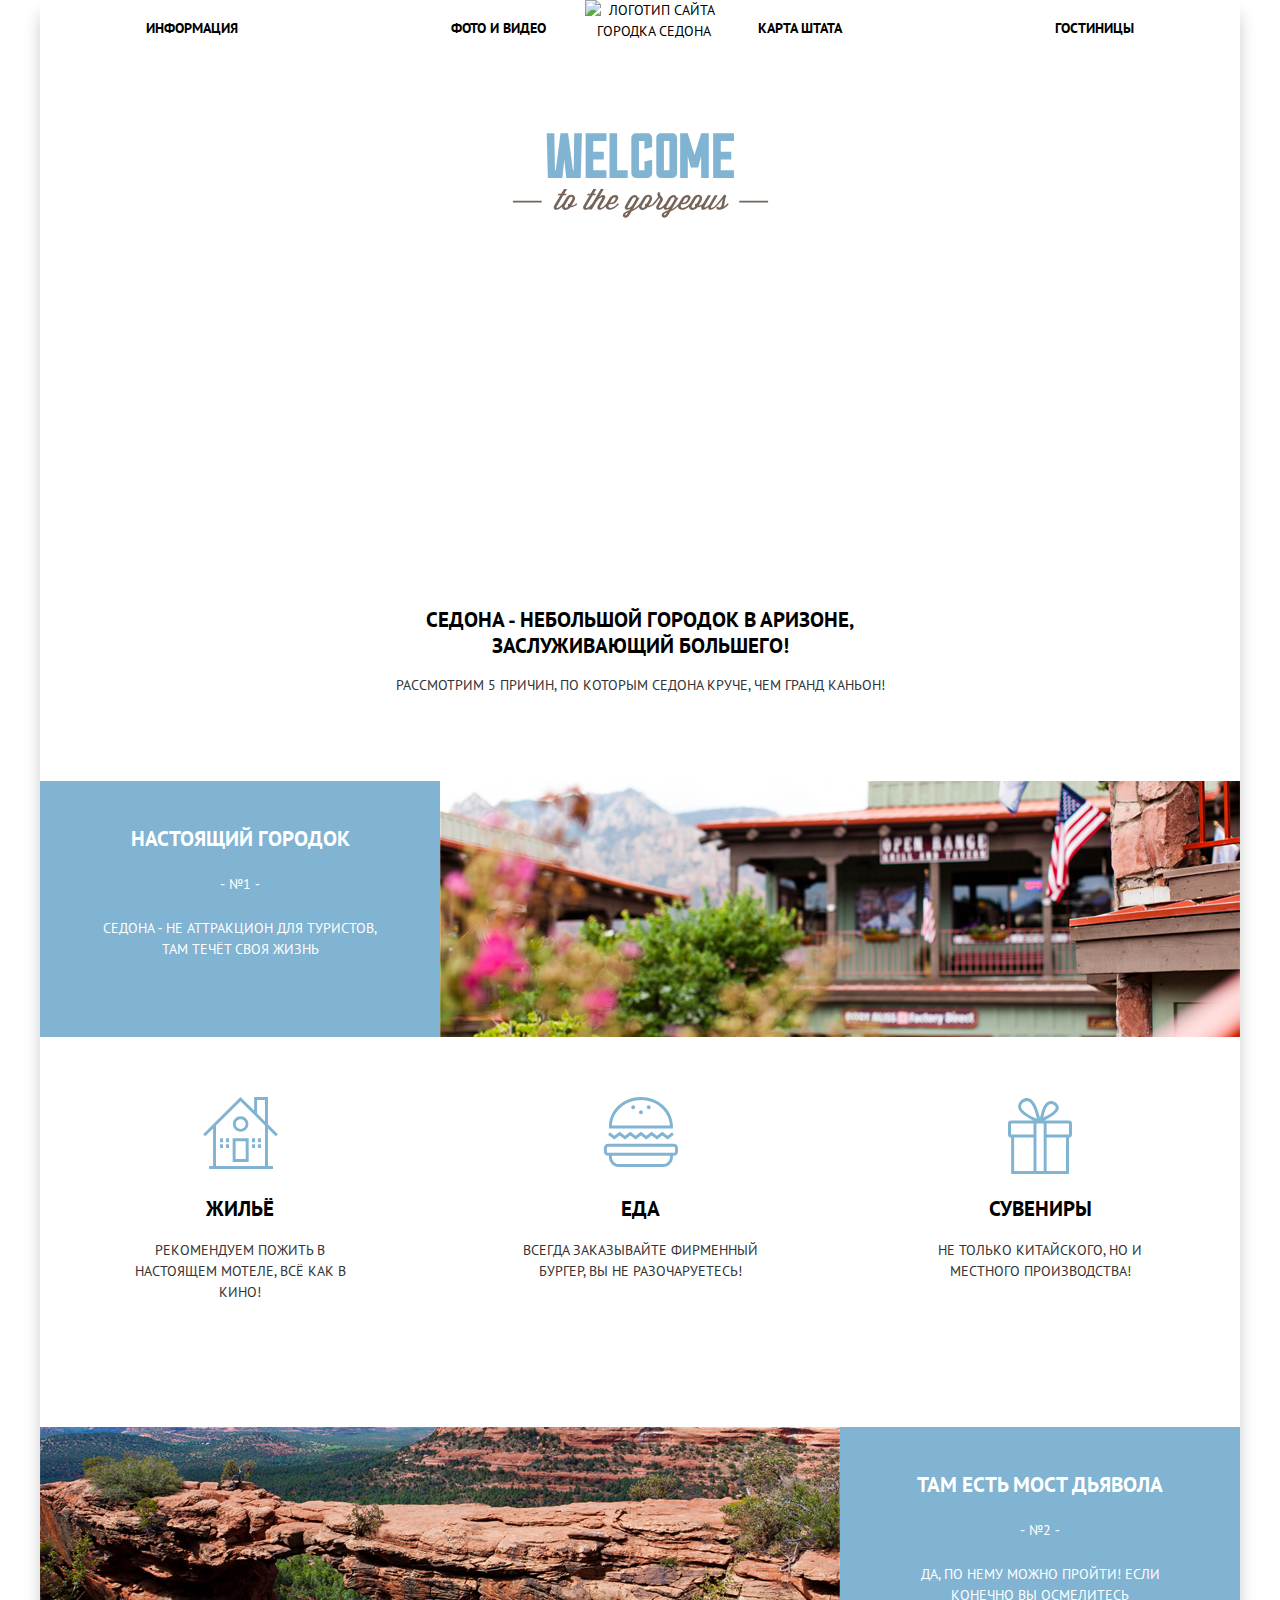
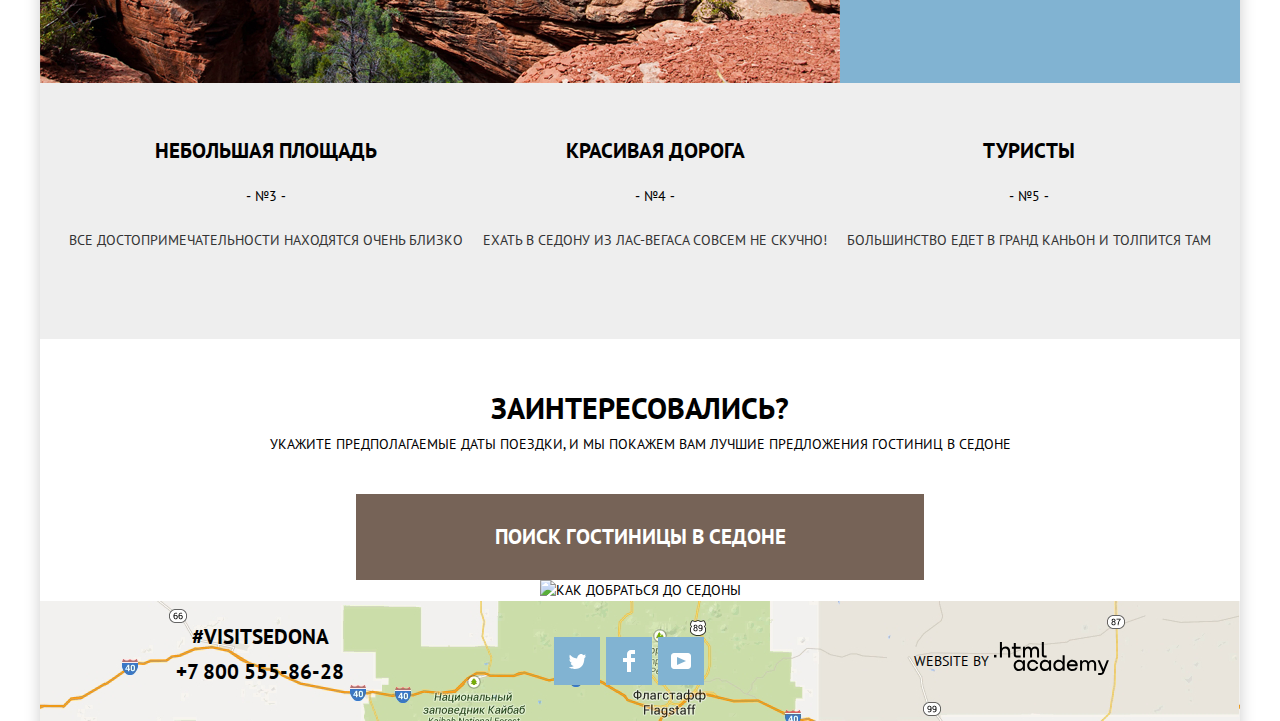
==== commit d84520d7: "Декоративные элементы на главной страницы - изменения" ====
--- a/index.html
+++ b/index.html
@@ -17,18 +17,16 @@
             </a>
                 <nav class="site-navigation">
                     <ul class="site-navigation-list">
-                    <div class="site-navigation-wrapper">
                         <li class="site-navigation-item"><a href="information.html">Информация</a></li>
                         <li class="site-navigation-item"><a href="photo.html">Фото и видео</a></li>
                         <li class="site-navigation-item"><a href="map.html">Карта штата</a></li>
                         <li class="site-navigation-item"><a href="hotels.html">Гостиницы</a></li>
-                    </div>
                     </ul>
                 </nav>
     </header>
     <main class="main-page center">
         <section class="hidden-section">
-            <h1 class="hidden-title">Достопримечательности Седоны и гостиницы в Седоне</h1>
+            <h1 class="visually-hidden">Достопримечательности Седоны и гостиницы в Седоне</h1>
         </section>
         <section class="welcome-group-wrapper">
             <img src="img/welcome-group.svg" width="457" height="351">
@@ -57,35 +55,35 @@
                 </p>
             </div>
         </section>
-        <section class="bonuses center">
-            <div class="bonuses-wrapper">
-                <div class="bonuses-item item-house">
-                    <a href="hotels.html">
-                        <h3>
-                            Жильё
-                        </h3>
-                    </a>
+
+        <section class="bonuses-wrapper">
+            <ul class="bonuses-list">
+                <li class="bonuses-item item-house">
+                    <h3 class="bonuses-title">
+                        Жильё
+                    </h3>
                     <p class="bonuses-text center">
                         Рекомендуем пожить в настоящем мотеле, всё как в кино!
                     </p>
-                </div>
-                <div class="bonuses-item item-food">
-                    <h3>
+                </li>
+
+                <li class="bonuses-item item-food">
+                    <h3 class="bonuses-title">
                         Еда
                     </h3>
                     <p class="bonuses-text center">
                         Всегда заказывайте фирменный бургер, вы не разочаруетесь!
                     </p>
-                </div>
-                <div class="bonuses-item item-souvenirs">
-                <h3>
+                </li>
+                <li class="bonuses-item item-souvenirs">
+                <h3 class="bonuses-title">
                     Сувениры
                 </h3>
                 <p class="bonuses-text center">
                     Не только китайского, но и местного производства!
                 </p>
-                </div>
-            </div>
+                </li>
+            </ul>
         </section>
         <section class="bridge">
             <div class="bridge-advantage center">
@@ -100,40 +98,43 @@
                 </p>
             </div>
         </section>
-        <section class="sedona-advantages-wrapper center">
-            <div class="advantages-item advantages-area">
-                <h3 class="advantages-header">
+        <h2 class="visually-hidden">Дополнительные преимущества Седоны</h2>
+        <section class="advantages-wrapper">
+            <ul class="advantages-list">
+                <li class="advantages-item">
+                    <h3 class="advantages-header">
                     Небольшая площадь
                 </h3>
                 <p class="advantage-number">
                     &dash; №3 &dash;
                 </p>
-                <p class="sedona-advantages-text">
+                <p class="advantages-text">
                     Все достопримечательности находятся очень близко
                 </p>
-            </div>
-            <div class="advantages-item advantages-road">
+                </li>
+            <li class="advantages-item">
                 <h3 class="advantages-header">
                     Красивая дорога
                 </h3>
                 <p class="advantage-number">
                     &dash; №4 &dash;
                 </p>
-                <p class="sedona-advantages-text">
+                <p class="advantages-text">
                     Ехать в седону из лас-вегаса совсем не скучно!
                 </p>
-            </div>
-            <div class="advantages-item advantages-tourists">
+            </li>
+            <li class="advantages-item">
                 <h3 class="advantages-header">
                     Туристы
                 </h3>
                 <p class="advantage-number">
                     &dash; №5 &dash;
                 </p>
-                <p class="sedona-advantages-text">
+                <p class="advantages-text">
                     Большинство едет в Гранд Каньон и толпится там
                 </p>
-            </div>
+            </li>
+        </ul>
         </section>
             <section class="search center">
                 <h2 class="interested-header">
@@ -146,44 +147,62 @@
             </section>
             <img src="img/map.jpg" width="1199" height="594" alt="Как добраться до Седоны">
     </main>
-    <footer class="page-footer center">
-            <div class="footer-wrapper">
-                <section class="contacts">
-                    <a class="sedona-tag" href="https://www.instagram.com/explore/tags/visitsedona/" aria-label="Поиск по тегу visitSedona" target="_blank">
-                        #visitSEDONA
+    <footer class="page-footer">
+        <section class="contacts">
+            <a class="sedona-tag" href="https://www.instagram.com/explore/tags/visitsedona/" aria-label="Поиск по тегу visitSedona" target="_blank">
+                #visitSEDONA
+            </a>
+            <a class="sedona-phone" href="tel:+78005558628">
+                +7 800 555-86-28
+            </a>
+        </section>
+        <section class="social">
+            <ul class="social-list">
+                <li class="social-list-item">
+                    <a class="social-link" href="https://twitter.com/SedonaAZ" aria-label="Страница Седоны в Твиттере" target="_blank">
+                        <svg width="17" height="16" viewBox="0 0 17 16" fill="none" xmlns="http://www.w3.org/2000/svg">
+                            <path d="M10.95 1.14409C12.635 0.648089 13.934 1.41409 14.527 2.32309C15.2 2.09209 15.858 1.84209 16.538 1.61509C16.5249 2.30145 16.2117 2.94761 15.681 3.38309C16.366 3.55309 16.985 2.89209 16.985 2.89209C16.816 3.89209 15.979 4.68009 15.422 4.91609C15.191 11.6661 12.247 16.1331 5.34498 15.9981H4.89898C4.48898 15.9981 0.734977 15.5381 0.000976562 14.1111C2.27198 14.3071 3.89398 13.6891 4.69398 12.9341C3.73398 12.6341 2.01498 12.4571 1.71498 9.98409C2.06398 10.0901 2.27898 10.2121 2.90498 10.1031C1.70498 9.24709 0.373977 8.53009 0.447977 6.33009C0.732977 6.65809 1.51498 6.86609 1.78798 6.80209C1.08498 6.56109 -0.182023 3.44209 0.893977 1.85009C2.71198 3.70409 4.62898 5.45609 8.04598 5.62309C8.25398 3.33009 9.18298 1.79309 10.95 1.14409Z" fill="white"/>
+                        </svg>
                     </a>
-                    <a class="sedona-phone" href="tel:+78005558628">
-                        +7 800 555-86-28
+                </li>
+                <li  class="social-list-item">
+                    <a class="social-link" href="https://www.facebook.com/VisitSedona" aria-label="Страница Седоны в Фэйсбуке" target="_blank">
+                        <svg width="12" height="22" viewBox="0 0 12 22" fill="none" xmlns="http://www.w3.org/2000/svg">
+                            <path d="M12 4V0H8C5.79086 0 4 1.79086 4 4V8H0V12H4V22H8V12H12V8H8V4H12Z" fill="white"/>
+                        </svg>
                     </a>
-                </section>
-                <section class="social">
-                    <ul class="social-list">
-                        <li class="social-list-item">
-                            <a href="https://twitter.com/SedonaAZ" aria-label="Страница Седоны в Твиттере" target="_blank">
-                                <img src="img/icon-twitter.svg" width="16" height="15" alt="Лого Твиттера">
-                            </a>
-                        </li>
-                        <li  class="social-list-item">
-                            <a href="https://www.facebook.com/VisitSedona" aria-label="Страница Седоны в Фэйсбуке" target="_blank">
-                                <img src="img/icon-facebook.svg" width="16" height="15" alt="Лого Фэйсбук">
-                            </a>
-                        </li>
-                        <li class="social-list-item">
-                            <a href="https://www.youtube.com/user/SedonaAZ1" aria-label="Страница Седоны на Ютубе" target="_blank">
-                                <img src="img/icon-youtube.svg" width="16" height="15" alt="Лого Ютуба">
-                            </a>
-                        </li>
-                    </ul>
-                </section>
-                <section class="copyright">
-                    <p class="copyright-text">
-                        Website by
-                    </p>
-                    <a class="html-logo" href="https://htmlacademy.ru/" target="_blank">
-                        <img src="img/logo-htmlacademy.svg" width="115" height="33" alt="Лого HTML-Академии">
+                </li>
+                <li class="social-list-item">
+                    <a class="social-link" href="https://www.youtube.com/user/SedonaAZ1" aria-label="Страница Седоны на Ютубе" target="_blank">
+                        <svg width="20" height="16" viewBox="0 0 20 16" fill="none" xmlns="http://www.w3.org/2000/svg">
+                            <path fill-rule="evenodd" clip-rule="evenodd" d="M3 0H17C18.65 0 20 1.35 20 3V13C20 14.65 18.65 16 17 16H3C1.35 16 0 14.65 0 13V3C0 1.35 1.35 0 3 0ZM6.027 4.002V11.998L15.014 8L6.027 4.002Z" fill="white"/>
+                        </svg>
                     </a>
-                </div>
-                </section>
+                </li>
+            </ul>
+        </section>
+        <section class="copyright">
+            <p class="copyright-text">
+                Website by
+            </p>
+            <a class="html-logo" href="https://htmlacademy.ru/" target="_blank">
+                <!-- <img src="img/logo-htmlacademy.svg" width="115" height="33" alt="Лого HTML-Академии"> -->
+                <svg width="115" height="33" viewBox="0 0 115 33" fill="none" xmlns="http://www.w3.org/2000/svg">
+                    <path d="M0 12.8691V15.4429H2.45789V12.8691H0Z" fill="black"/>
+                    <path d="M11.6466 4.52562C10.0863 4.52562 8.82534 5.23341 8.03454 6.26294H7.94905V0H5.91864V15.4429H7.94905V10.1451C7.94905 8.02172 9.27418 6.49888 11.2191 6.49888C13.0572 6.49888 14.1258 7.87158 14.1258 9.71614V15.4429H16.1563V9.35153C16.1563 6.41308 14.3396 4.52562 11.6466 4.52562Z" fill="black"/>
+                    <path d="M26.6171 4.82696H21.8082V1.07349H19.7778V4.82696H17.8542V6.80022H19.7778V12.7843C19.7778 14.5002 20.7396 15.4439 22.4708 15.4439H26.6171V13.4492H22.8769C22.193 13.4492 21.8082 13.0632 21.8082 12.3983V6.80022H26.6171V4.82696Z" fill="black"/>
+                    <path d="M41.1215 4.54712C39.497 4.54712 38.2576 5.34071 37.5736 6.60618H37.5095C36.8897 5.36217 35.7356 4.54712 34.154 4.54712C32.7434 4.54712 31.6746 5.29781 31.0336 6.3488H30.948V4.82596H29.0031V15.4429H31.0336V9.99504C31.0336 8.00032 32.0806 6.54184 33.6624 6.49894C35.1584 6.45604 36.0347 7.52847 36.0347 9.13708V15.4429H38.0652V9.82343C38.0652 7.44266 39.4758 6.49894 40.6941 6.49894C42.1688 6.49894 43.0452 7.52847 43.0452 9.13708V15.4429H45.0754V8.92261C45.0754 6.3488 43.6221 4.54712 41.1215 4.54712Z" fill="black"/>
+                    <path d="M47.8271 12.6975C47.8271 14.4348 48.8103 15.4429 50.6269 15.4429H52.6359V13.4696H50.9261C50.2422 13.4696 49.8574 13.0835 49.8574 12.4186V0H47.8271V12.6975Z" fill="black"/>
+                    <path d="M28.9048 19.6888H28.8192C28.027 18.6227 26.7425 17.8764 25.0295 17.8551C21.882 17.8124 19.6338 20.1365 19.6338 23.4202C19.6338 26.7252 21.9248 29.0494 25.008 29.0068C26.7637 28.9853 28.027 28.1965 28.8192 27.0663H28.9048V28.7081H30.9177V18.1536H28.9048V19.6888ZM25.3077 27.0451C23.081 27.0451 21.6679 25.4245 21.6679 23.4202C21.6679 21.4159 23.081 19.7954 25.3077 19.7954C27.4703 19.7954 28.8836 21.4159 28.8836 23.4202C28.8836 25.4033 27.4703 27.0451 25.3077 27.0451Z" fill="black"/>
+                    <path d="M44.2095 21.9915C43.717 19.6034 41.5973 17.855 38.8139 17.855C35.4524 17.855 33.2042 20.307 33.2042 23.4201C33.2042 26.5331 35.4524 29.0067 38.8139 29.0067C41.5973 29.0067 43.717 27.2155 44.2095 24.8061H42.0898C41.6617 26.1494 40.3984 27.0662 38.8354 27.0662C36.6513 27.0662 35.2381 25.4244 35.2381 23.4201C35.2381 21.4158 36.6513 19.7953 38.8354 19.7953C40.4625 19.7953 41.6617 20.7548 42.0898 21.9915H44.2095Z" fill="black"/>
+                    <path d="M55.0836 19.6888H54.998C54.2058 18.6227 52.921 17.8764 51.2081 17.8551C48.0607 17.8124 45.8125 20.1365 45.8125 23.4202C45.8125 26.7252 48.1036 29.0494 51.1866 29.0068C52.9425 28.9853 54.2058 28.1965 54.998 27.0663H55.0836V28.7081H57.0962V18.1536H55.0836V19.6888ZM51.4866 27.0451C49.2596 27.0451 47.8466 25.4245 47.8466 23.4202C47.8466 21.4159 49.2596 19.7954 51.4866 19.7954C53.6491 19.7954 55.0622 21.4159 55.0622 23.4202C55.0622 25.4033 53.6491 27.0451 51.4866 27.0451Z" fill="black"/>
+                    <path d="M68.6538 19.7953H68.5682C67.776 18.6652 66.4483 17.8763 64.7568 17.855C61.6738 17.8123 59.3827 20.1365 59.3827 23.4415C59.3827 26.7251 61.6309 29.0493 64.7783 29.0067C66.4483 28.9853 67.776 28.239 68.5468 27.1729H68.6538V28.708H70.6665V13.356H68.6538V19.7953ZM65.0568 27.0662C62.8298 27.0662 61.4168 25.4458 61.4168 23.4415C61.4168 21.4372 62.8298 19.8166 65.0568 19.8166C67.2193 19.8166 68.6324 21.4585 68.6324 23.4415C68.6324 25.4458 67.2193 27.0662 65.0568 27.0662Z" fill="black"/>
+                    <path d="M78.3297 17.855C75.0752 17.855 72.8483 20.3497 72.8483 23.4414C72.8483 26.4479 74.9467 29.0067 78.3724 29.0067C80.8561 29.0067 82.8475 27.6633 83.5541 25.4244H81.4342C80.9634 26.4267 79.8286 27.0662 78.4582 27.0662C76.5312 27.0662 75.1608 25.7869 75.0108 24.1451H83.7682C84.0464 20.6269 81.8412 17.855 78.3297 17.855ZM78.2868 19.7953C79.9783 19.7953 81.2416 20.8401 81.5627 22.354H75.0538C75.3534 20.8614 76.6168 19.7953 78.2868 19.7953Z" fill="black"/>
+                    <path d="M98.1985 17.8762C96.5713 17.8762 95.3295 18.6651 94.6443 19.9232H94.5799C93.9591 18.6865 92.8029 17.8762 91.2184 17.8762C89.8054 17.8762 88.7347 18.6225 88.0924 19.6673H88.0068V18.1534H86.0583V28.7079H88.0924V23.2921C88.0924 21.3091 89.1417 19.8592 90.7261 19.8165C92.2247 19.7739 93.1028 20.84 93.1028 22.4392V28.7079H95.1368V23.1215C95.1368 20.7547 96.5499 19.8165 97.7703 19.8165C99.2477 19.8165 100.125 20.84 100.125 22.4392V28.7079H102.16V22.226C102.16 19.6673 100.704 17.8762 98.1985 17.8762Z" fill="black"/>
+                    <path d="M109.441 27.0237L105.801 18.1536H103.553L108.392 29.7104L108.371 29.753C108.028 30.6272 107.643 30.947 106.701 30.947H104.196V32.9726H106.701C108.542 32.9726 109.527 32.1411 110.212 30.3499L114.88 18.1536H112.803L109.441 27.0237Z" fill="black"/>
+                    </svg>
+            </a>
+        </section>
     </footer>
 </body>
 </html>
--- a/css/style.css
+++ b/css/style.css
@@ -26,6 +26,7 @@
     --basic-black: #000000;
     --basic-white: #ffffff;
     --light-blue: #81b3d2;
+    --dark-blue: #669ec0;
     --basic-grey: #f2f2f2;
     --light-grey: #eeeeee;
     --extra-grey: #bdbbbc;
@@ -36,19 +37,19 @@
     --extra-dark-blue: #5496bd;
     --rating-color: #666666;
     --shadow-color: rgba(0,1,1,0.2);
-    --extra-black: hsla(0, 0%, 0%, 1);
 }
 
 /* Global */
 
 .page {
-    height: 100%;
+    /* height: 100%; */
     width: 1200px;
     margin: 0 auto;
 }
 
 .page-body {
     min-width: 1200px;
+    min-height: 100%;
     margin: 0;
     padding: 0;
     font-family: "PT Sans", Arial, sans-serif;
@@ -59,8 +60,6 @@
     color: var(--basic-black);
     background-color: var(--basic-white);
     box-shadow: 0 15px 15px var(--shadow-color);
-
-    min-height: 100%;
     display: grid;
     grid-template-rows: min-content 1fr min-content;
     align-content: start;
@@ -78,12 +77,7 @@
     text-align: center;
 }
 
-h3 {
-    font-size: 21px;
-    font-weight: 700;
-}
-
-.hidden-title {
+.visually-hidden {
     position: absolute;
     width: 1px;
     height: 1px;
@@ -91,56 +85,12 @@
     border: 0;
     padding: 0;
     white-space: nowrap;
+    clip-path: inset(100%);
+    clip: rect(0 0 0 0);
     overflow: hidden;
 }
 
 /* Main Navigation */
-
-.site-navigation a {
-    color: var(--basic-black);
-}
-
-.sorting-results a {
-    color: var(--basic-black);
-}
-
-.site-navigation {
-    min-height: 56px;
-    line-height: 26px;
-    font-weight: 700;
-}
-
-.site-navigation-wrapper {
-    /* display: grid;
-    grid-template-columns: repeat(4, 1fr);
-    grid-column: 1 / -1;
-    grid-gap: 10px; */
-    display: flex;
-    justify-content: space-between;
-}
-
-.site-navigation-list {
-    margin: 0;
-    padding: 0;
-    list-style: none;
-}
-
-.container {
-    width: 1200px;
-    margin: 0 auto;
-}
-
-.site-navigation-item {
-    margin: 0 auto;
-    padding: 15px 0;
-}
-
-.site-navigation a:hover {
-    color: var(--light-blue);
-}
-.site-navigation a:focus {
-    color: var(--extra-brown);
-}
 
 .main-header-logo {
     display: block;
@@ -153,6 +103,48 @@
     z-index: 2;
 }
 
+.site-navigation {
+    min-height: 56px;
+    line-height: 26px;
+    font-weight: 700;
+}
+
+.site-navigation-list a {
+    color: var(--basic-black);
+    display: block;
+    padding: 15px 25px;
+}
+
+.site-navigation-list {
+    margin: 0;
+    padding: 0;
+    list-style: none;
+    display: flex;
+    flex-wrap: wrap;
+    justify-content: space-around;
+    align-items: center;
+}
+
+.container {
+    width: 1200px;
+    margin: 0 auto;
+}
+
+.site-navigation a:hover {
+    color: var(--light-blue);
+}
+
+.site-navigation a:active {
+    color: var(--basic-black);
+    opacity: 0.3;
+}
+
+.site-navigation a:focus {
+    color: var(--extra-brown);
+}
+
+
+
 /* Main Page */
 
 .welcome-group-wrapper {
@@ -179,6 +171,8 @@
     width: 470px;
     margin: 0 auto;
     line-height: 26px;
+    font-size: 21px;
+    font-weight: 700;
     padding-top: 42px;
     padding-bottom: 16px;
 }
@@ -204,6 +198,8 @@
 .advantages-header {
     margin: 0;
     padding: 0;
+    font-size: 21px;
+    font-weight: 700;
     padding-top: 47px;
     padding-bottom: 25px;
 }
@@ -220,15 +216,27 @@
    padding-bottom: 54px;
 }
 
-.bonuses-wrapper{
-    display: grid;
-    grid-template-columns: 400px 400px 400px;
-}
-
-.bonuses {
-   display: flex;
-   background-color: var(--basic-white);
-   padding-top: 60px;
+/* Bonuses */
+
+.bonuses-list {
+    display: flex;
+    flex-wrap: wrap;
+    list-style: none;
+    padding: 0;
+    margin: 0;
+    padding-top: 60px;
+    min-height: 330px;
+    background-color: var(--basic-white);
+    justify-content: space-between;
+}
+
+.bonuses-title {
+    font-size: 21px;
+    font-weight: 700;
+}
+
+.bonuses-item {
+    margin: 0 auto;
 }
 
 .bonuses a {
@@ -270,20 +278,30 @@
     background-color: var(--light-blue);
 }
 
-.sedona-advantages-wrapper {
+.advantages-wrapper {
     /* display: grid;
     grid-template-columns: 400px 400px 400px; */
-    display: flex;
-    height: 256px;
     background: var(--light-grey);
 }
 
-.sedona-advantages-text {
+.advantages-list {
+    list-style: none;
+    padding: 0;
+    margin: 0;
+    display: flex;
+    flex-wrap: wrap;
+    min-height: 256px;
+    justify-content: center;
+}
+
+.advantages-item {
+    padding: 10px;
+}
+
+.advantages-text {
     color: var(--basic-brown);
     margin: 0;
     padding: 0;
-    padding-left: 60px;
-    padding-right: 60px;
 }
 
 .interested-header {
@@ -309,11 +327,9 @@
 }
 
 .search-button:hover {
-    background-color: var(--extra-brown);
-}
-.search-button:focus {
     background-color: var(--dark-brown);
 }
+
 .search-button:active {
     background-color: var(--extra-dark-brown);
 }
@@ -328,33 +344,39 @@
 /* Footer */
 
 .page-footer {
+    display: flex;
+    justify-content: space-between;
+    align-items: center;
     background-image: url("../img/map.png");
     background-color: var(--basic-white);
-    height: 120px;
-}
-
-.footer-wrapper {
-    display: grid;
-    grid-template-columns: 2fr 1fr 2fr;
+    min-height: 120px;
+    text-align: center;
+
 }
 
 .contacts {
     font-size: 21px;
     line-height: 26px;
     font-weight: 700;
-    align-self: center;
     /* display: grid;
     grid-template-rows: 1fr 1fr; */
     display: flex;
     flex-direction: column;
+    justify-content: space-between;
+    height: 61px;
+    padding-left: 136px;
+    padding-bottom: 36px;
     padding-top: 23px;
-
 }
 
 .sedona-tag {
     margin: 0;
     padding: 0;
     padding-bottom: 9px;
+}
+
+.sedona-tag:hover {
+    text-decoration: underline;
 }
 
 .sedona-phone {
@@ -370,18 +392,43 @@
     grid-template-columns: 46px 46px 46px;
     column-gap: 6px; */
     display: flex;
-    justify-content: space-around;
-}
-
-.social li{
+    flex-wrap: wrap;
+    justify-content: center;
+    align-items: center;
+    min-width: 150px;
+}
+
+.social-list-item {
+    padding: 0 3px;
+}
+
+.social-list-item a:hover {
+    background-color: var(--dark-blue);
+}
+
+.social-list-item a:active {
+    background-color: var(--extra-dark-blue);
+}
+
+.social-link {
+    display: flex;
+    justify-content: center;
+    align-items: center;
+    width: 46px;
+    height: 48px;
+    margin-bottom: 0px;
     background-color: var(--light-blue);
-    align-self: center;
-}
+  }
 
 .copyright {
-    display: grid;
+    /* display: grid;
     grid-template-columns: 50% 50%;
-    column-gap: 15px;
+    column-gap: 15px; */
+    display: flex;
+    justify-content: space-between;
+    align-items: center;
+    min-width: 195px;
+    margin-right: 131px;
 }
 
 .copyright-text {
@@ -396,46 +443,77 @@
     align-self: center;
 }
 
+.html-logo:hover path {
+    fill: var(--light-blue);
+}
+
+.html-logo:active path {
+    fill: var(--extra-grey);
+}
+
+.contacts a {
+    color: var(--basic-black);
+}
+
+.social a {
+    color: var(--basic-black);
+}
 
 
 
 /* Стилизация внутренней страницы */
 
 
-
 /* Checkbox-Filters */
 
 .search-filter {
+    min-height: 217px;
     color: var(--basic-white);
     background: url("../img/background-catalog.jpg");
+    background-repeat: no-repeat;
+    background-size: cover;
     padding-left: 72px;
+    padding-right: 72px;
 }
 
 .checkbox-filters {
     width: 140px;
     border: none;
     margin: 0;
-    align-self: center;
-}
-
-.price-filter {
-    border: none;
-    padding: 0;
-    margin: 0;
+    padding: 0;
     align-self: center;
 }
 
 .filter-title {
     font-size: 16px;
     font-weight: 700;
+    padding-top: 23px;
     padding-bottom: 23px;
-    padding-top: 26px;
 }
 
 .filter-list {
     list-style: none;
     margin: 0;
     padding: 0;
+    padding-left: 42px;
+}
+
+.filter-list-item label {
+    position: relative;
+    display: block;
+    cursor: pointer;
+    user-select: none;
+}
+
+.filter-input-checkbox + label::before {
+    content: "";
+    position: absolute;
+    left: -42px;
+    top: 0;
+    width: 16px;
+    height: 16px;
+    border: 2px solid var(--basic-white);
+    border-radius: 15%;
 }
 
 .filter-list-item {
@@ -443,17 +521,58 @@
     padding-bottom: 23px;
 }
 
-.search-filter-grid {
+.price-filter {
+    width: 317px;
+    border: none;
+    margin: 0;
+    padding: 0;
+    padding-bottom: 10px;
+    align-self: center;
+}
+
+.price-controls {
+    display: flex;
+    justify-content: space-between;
+    position: relative;
+    width: 312px;
+    height: 32px;
+    border-radius: 2px;
+    margin-top: 12px;
+  }
+
+.search-filter-wrapper {
     min-height: 217px;
-    display: grid;
-    grid-template-columns: 1fr 1fr 2fr;
-}
-
-.price-filter .filter-title {
-    padding-bottom: 10px;
+    /* display: grid;
+    grid-template-columns: 1fr 1fr 2fr; */
+    display: flex;
+    justify-content: space-between;
+    }
+
+
+
+.filter-button {
+    min-width: 137px;
+    min-height: 36px;
+    color: var(--basic-white);
+    text-transform: uppercase;
+    background: transparent;
+    padding: 7px 35px;
+    margin-top: 34px;
+    margin-left: 84px;
+    border: 2px solid var(--basic-white);
+    cursor: pointer;
+}
+
+.filter-button:hover {
+    color: var(--basic-black);
+    background: var(--basic-white);
 }
 
 .price-input {
+    width: 50%;
+    height: 36px;
+    padding: 0;
+    margin: 0;
     text-align: center;
     color: var(--basic-white);
     text-transform: uppercase;
@@ -461,27 +580,22 @@
     border: 2px solid var(--basic-white);
 }
 
-.filter-button {
-    width: 137px;
-    height: 36px;
-    color: var(--basic-white);
-    text-transform: uppercase;
-    background: transparent;
-    padding: 0;
-    margin-top: 34px;
-    border: 2px solid var(--basic-white);
-}
+
 
 /* Sorting Results */
 
-.sorting-item {
-    list-style: none;
-}
-
 .sorting-results {
-    height: 86px;
-    display: grid;
-    grid-template-columns: 1fr 1fr 1fr 2fr;
+    min-height: 86px;
+    /* display: grid;
+    grid-template-columns: 1fr 1fr 1fr 2fr; */
+    display: flex;
+    justify-content: space-between;
+    padding-left: 72px;
+    padding-right: 72px;
+}
+
+.sorting-results a {
+    color: var(--basic-black);
 }
 
 .sorting-paragraph {
@@ -490,7 +604,7 @@
     font-weight: 700;
     margin: 0;
     align-self: center;
-    padding-left: 72px;
+
 }
 
 .sorting-text {
@@ -515,6 +629,28 @@
     align-self: center;
 }
 
+.sorting-list-item a{
+    color: var(--basic-black);
+    opacity: 0.3;
+    text-decoration: underline dotted;
+}
+
+.sorting-list-item a:hover {
+    color: var(--light-blue);
+    text-decoration: underline dotted;
+}
+
+.sorting-list-item a:active {
+    color: var(--basic-black);
+    opacity: 1;
+    text-decoration: none;
+}
+
+.sorting-list-item a:focus {
+    color: var(--light-blue);
+    opacity: 1;
+    text-decoration: none;
+}
 
 .selected-item{
     color: var(--light-blue);
@@ -536,17 +672,48 @@
     background: none;
 }
 
+.increase-arrow:hover path,
+.decrease-arrow:hover path {
+    fill: var(--basic-black);
+}
+
+.increase-arrow:active path,
+.decrease-arrow:active path {
+    fill: var(--light-blue);
+}
+
+.increase-arrow:focus path,
+.decrease-arrow:focus path {
+    fill: var(--light-blue);
+}
+
+
+
 /* Hotels */
 
-
-.hotels-list,
+.hotels-section {
+    min-height: 453px;
+    background-image: url("/img/line.png"),
+                        url("/img/line.png"),
+                        url("/img/line.png"),
+                        url("/img/line.png");
+    background-position: 0 0, 0 151px, 0 303px, 0 452px;
+    background-repeat: no-repeat;
+}
+
+.hotels-list {
+    margin: 0;
+    padding: 0;
+}
+
+.hotels-list-item,
 .sorting {
     display: grid;
     grid-template-columns: 135px 1fr auto;
     padding: 30px 73px;
     grid-gap: 29px;
 }
-.hotels-list {
+.hotels-list-item {
     height: 90px;
 }
 .hotels-link {
@@ -559,7 +726,7 @@
     display: block;
     margin-top: -5px;
     margin-bottom: 5px;
-    width: auto;
+    width: 240px;
     overflow: hidden;
     height: 27px;
     color: var(--basic-black);
@@ -567,16 +734,27 @@
 .hotel-list-title {
     display: inline;
     width: 240px;
-    font-weight: bold;
+    line-height: 26px;
     font-size: 21px;
-    line-height: 26px;
-}
+    font-weight: 700;
+}
+
 .hotels-link-text {
     font-size: 14px;
     line-height: 27px;
     font-weight: 700;
     color: var(--basic-white);
 }
+
+.hotel-title-link:hover {
+    color: var(--light-blue);
+}
+
+.hotel-title-link:active {
+    color: var(--basic-black);
+    opacity: 0.3;
+}
+
 .hotels-list-info,
 .hotels-list-link {
     display: grid;
@@ -590,6 +768,14 @@
     text-align: center;
 }
 
+.hotels-detail-link:hover {
+    background-color: var(--dark-blue);
+}
+
+.hotels-detail-link:active {
+    background-color: var(--extra-dark-blue);
+}
+
 .hotels-reserve-link {
     width: 142px;
     height: 27px;
@@ -597,6 +783,16 @@
     background-color: var(--extra-brown);
     text-align: center;
 }
+
+.hotels-reserve-link:hover {
+    background-color: var(--dark-brown);
+}
+
+.hotels-reserve-link:active {
+    background-color: var(--extra-dark-browndark-brown);
+}
+
+
 .rating-box {
     display: flex;
     justify-content: space-between;
@@ -613,7 +809,7 @@
     background-color: var(--basic-grey);
     margin-top: auto;
 }
-.ratig-star {
+.rating-star {
     display: flex;
     flex-direction: row-reverse;
     justify-content: start;
@@ -631,11 +827,3 @@
 .star-off {
   display: none;
 }
-
-.contacts a {
-    color: var(--basic-black);
-}
-
-.social a {
-    color: var(--basic-black);
-}
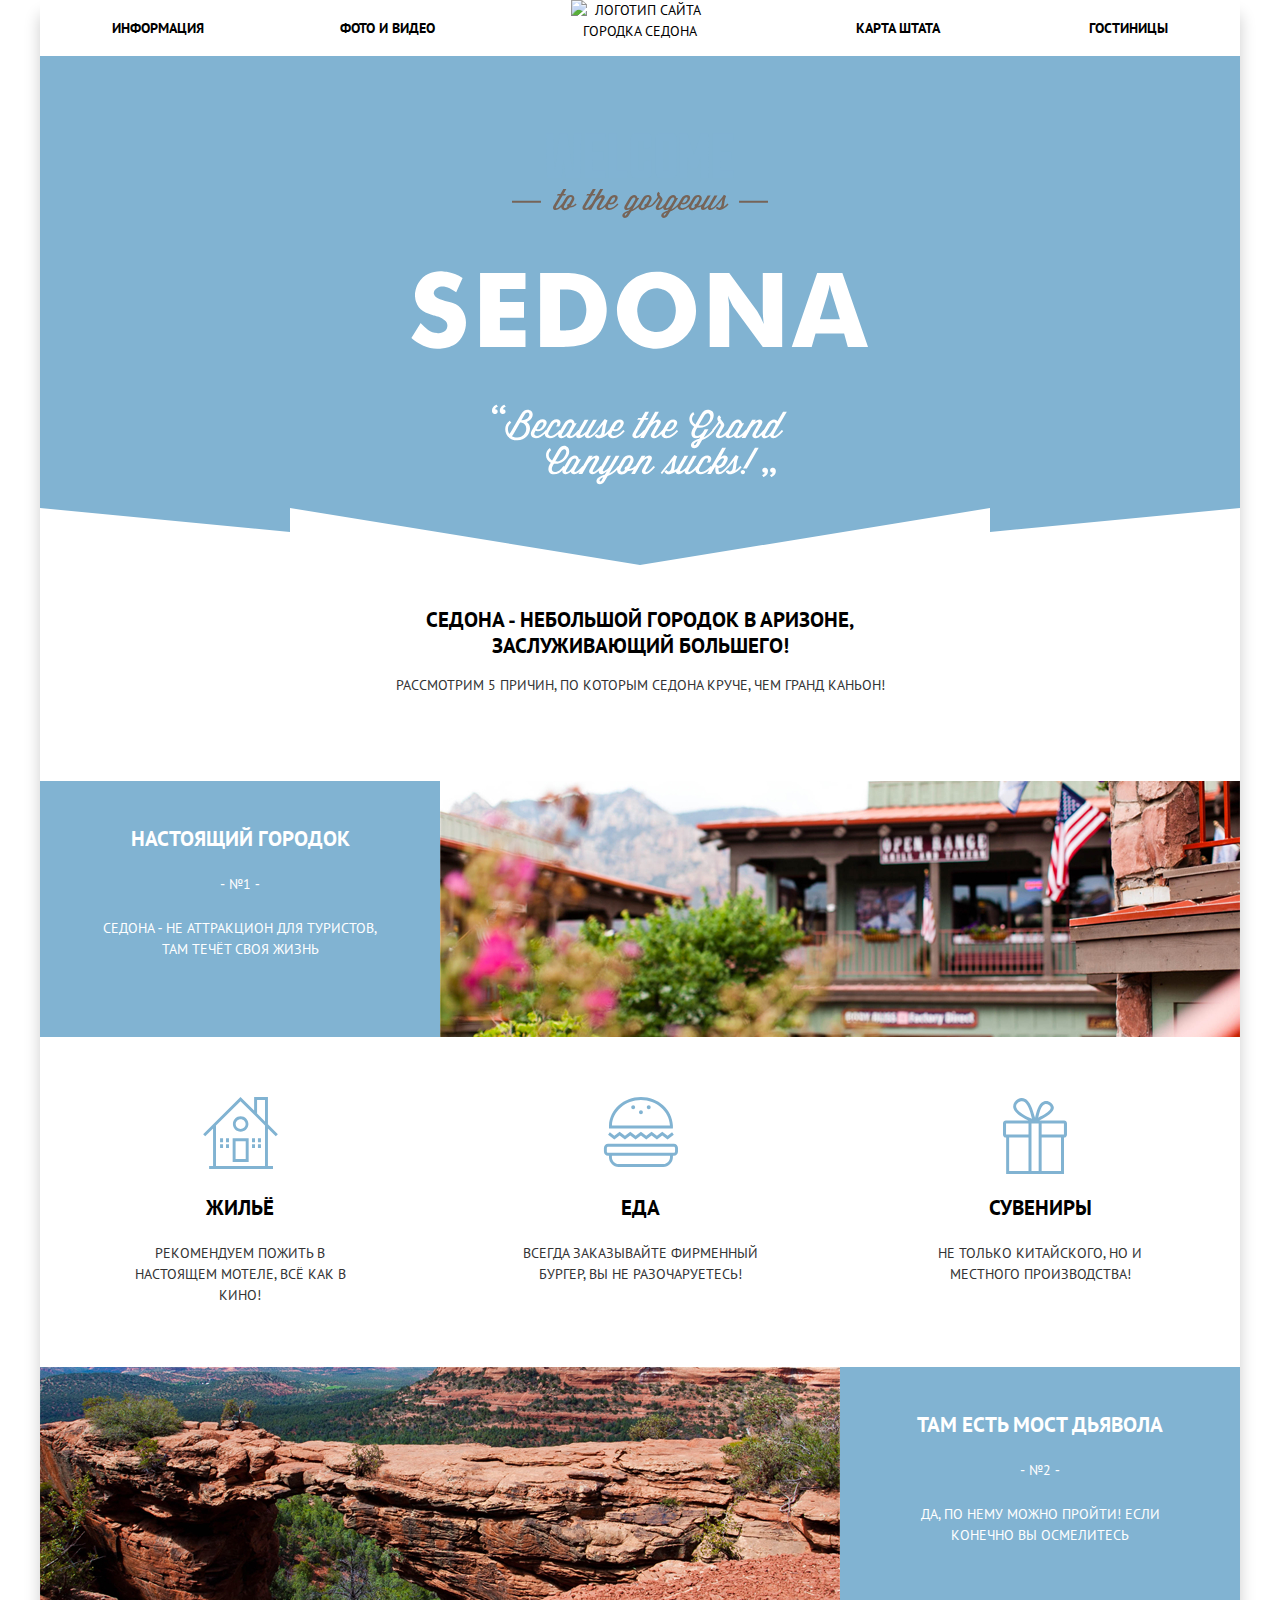
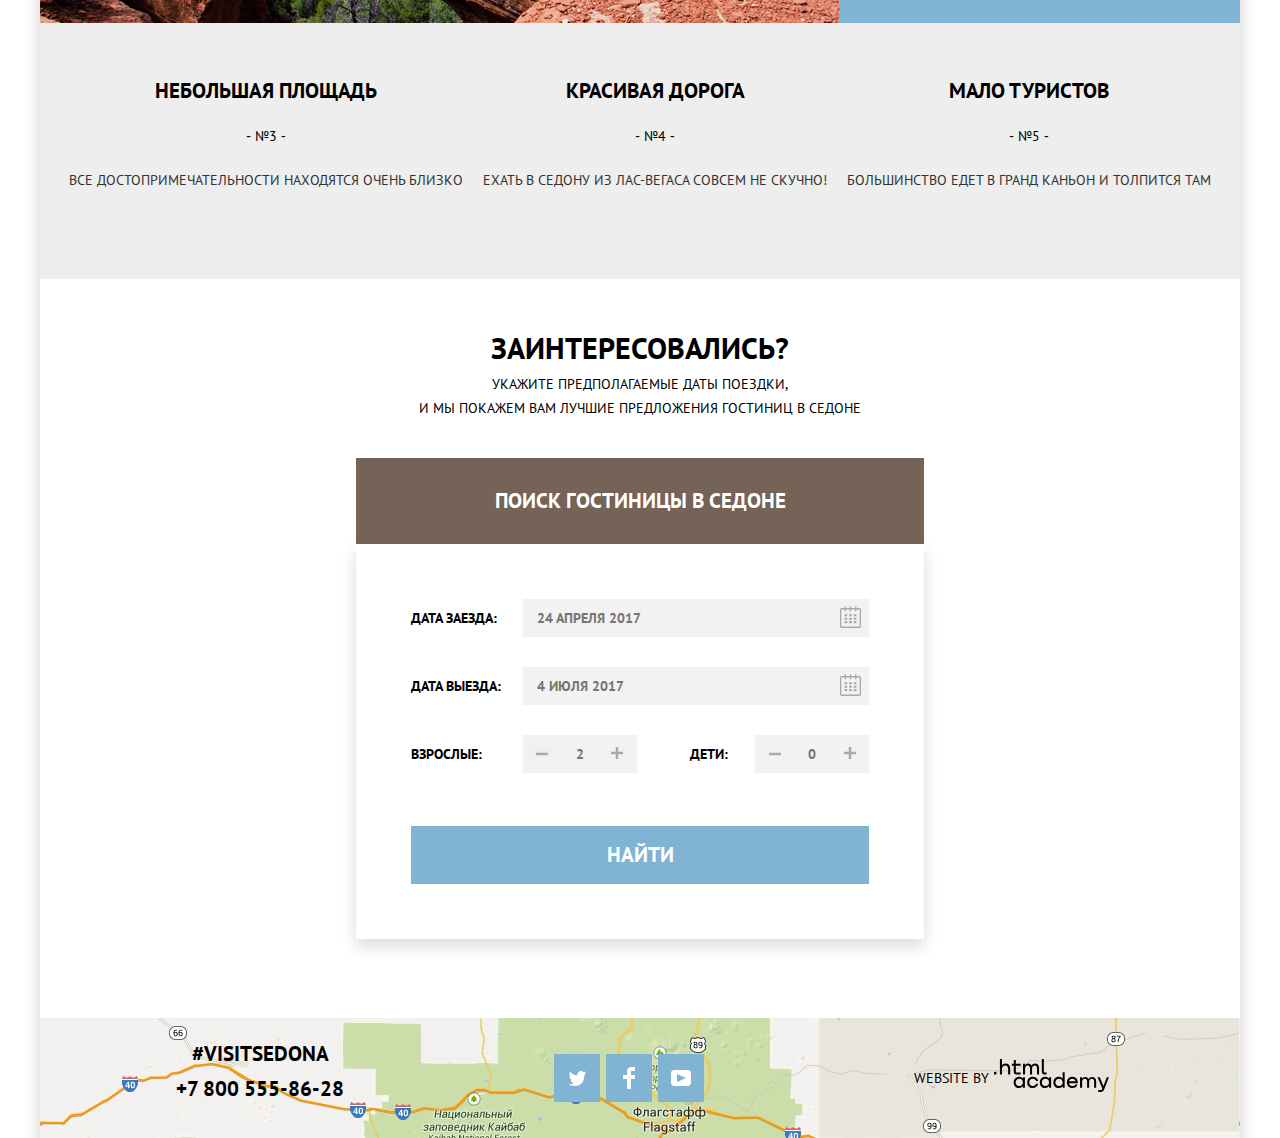
==== commit 38483c37: "Допуск проекта Седона на вторую проверку" ====
--- a/index.html
+++ b/index.html
@@ -13,14 +13,14 @@
 <body class="page-body">
     <header class="main-header center">
             <a class="main-header-logo">
-                <img src="img/logo.svg" width="138" height="70" alt="Логотип сайта городка Седона">
+                <img src="../img/logo.svg" width="138" height="70" alt="Логотип сайта городка Седона">
             </a>
                 <nav class="site-navigation">
                     <ul class="site-navigation-list">
-                        <li class="site-navigation-item"><a href="information.html">Информация</a></li>
-                        <li class="site-navigation-item"><a href="photo.html">Фото и видео</a></li>
-                        <li class="site-navigation-item"><a href="map.html">Карта штата</a></li>
-                        <li class="site-navigation-item"><a href="hotels.html">Гостиницы</a></li>
+                        <li class="site-navigation-item"><a class="site-navigation-link" href="information.html">Информация</a></li>
+                        <li class="site-navigation-item"><a class="site-navigation-link" href="photo.html">Фото и видео</a></li>
+                        <li class="site-navigation-item"><a class="site-navigation-link" href="map.html">Карта штата</a></li>
+                        <li class="site-navigation-item"><a class="site-navigation-link" href="hotels.html">Гостиницы</a></li>
                     </ul>
                 </nav>
     </header>
@@ -28,9 +28,13 @@
         <section class="hidden-section">
             <h1 class="visually-hidden">Достопримечательности Седоны и гостиницы в Седоне</h1>
         </section>
-        <section class="welcome-group-wrapper">
-            <img src="img/welcome-group.svg" width="457" height="351">
-        </section>
+        <div class="welcome-group-wrapper">
+            <svg width="458" height="352" viewBox="0 0 458 352" fill="none" xmlns="http://www.w3.org/2000/svg">
+                <path fill-rule="evenodd" clip-rule="evenodd" d="M181.774 56.09L178.929 60.967H176.2L175.33 62.401H178.087L172.018 72.784C170.741 74.992 171.642 77.03 174.08 77.03C175.303 77.03 176.618 76.393 177.933 75.409L177.155 76.743H180.201L184.789 68.856C189.433 63.089 191.495 63.836 190.188 66.046L186.268 72.786C184.99 74.996 185.891 77.034 188.329 77.034C190.125 77.034 192.117 75.664 194.022 73.829C194.168 75.686 195.689 77.034 198.112 77.034C201.535 77.034 204.932 74.394 207.428 71.526C207.231 71.123 206.709 70.665 206.302 70.493L206.099 70.719C203.921 73.216 201.135 75.194 199.017 75.194C197.157 75.194 196.053 74.048 197.447 71.639L197.737 71.119C199.683 71.924 203.341 71.55 205.605 67.679L206.042 66.932C207.667 64.179 206.1 62.114 203.632 62.114C201.193 62.114 199.249 63.377 197.972 65.555L195.042 70.52L194.866 70.72C192.689 73.214 190.571 75.192 189.235 75.192C188.569 75.192 188.189 74.732 188.885 73.557L193.24 66.014C194.546 63.749 193.3 62.114 191.616 62.114C190.309 62.114 188.914 62.831 187.406 64.379L192.224 56.09H189.205L180.782 70.528L180.612 70.718C178.436 73.214 176.315 75.192 174.979 75.192C174.312 75.192 173.935 74.732 174.633 73.557L181.105 62.399H183.572L184.444 60.966H181.948L184.793 56.091L181.774 56.09ZM149.465 60.969L152.31 56.094H155.329L152.483 60.967H154.982L154.11 62.403H151.645L145.169 73.561C144.472 74.736 144.85 75.196 145.517 75.196C146.852 75.196 148.974 73.217 151.15 70.721L151.306 70.545L152.543 68.455L154.023 65.902C155.765 62.918 157.563 62.002 159.885 62.002C162.731 62.002 164.414 64.955 162.586 68.082L159.741 72.928C161.252 72.899 162.935 72.184 164.299 70.721L164.504 70.493C164.91 70.665 165.432 71.122 165.632 71.526C164.092 73.332 161.248 74.422 159.448 74.422H158.782C155.513 78.506 150.166 77.763 150.172 73.961C148.306 75.73 146.369 77.034 144.615 77.034C142.177 77.034 141.276 74.996 142.554 72.787L148.622 62.404H145.865L146.735 60.969H149.465ZM160.263 66.967C161.291 65.225 160.825 64.02 159.841 63.93C159.076 63.86 157.998 64.466 157.071 66.022L155.62 68.459L153.326 72.387C151.526 75.484 154.983 75.943 156.405 73.533L156.435 73.477C156.26 73.189 156.144 72.844 156.144 72.473C156.144 71.498 156.927 70.694 157.914 70.694H158.059L160.263 66.967ZM203.575 66.936C204.587 65.192 204.055 64.275 203.086 64.332V64.333C202.334 64.377 201.317 65.011 200.554 66.303L198.608 69.66C199.741 70.062 201.688 70.12 203.138 67.682L203.575 66.936ZM247.404 58.869C245.69 60.389 245.546 62.083 246.621 63.459L246.883 63.803L246.821 63.8899C245.492 65.7458 243.718 68.2255 241.773 70.487L241.775 70.49L241.572 70.719C240.207 72.18 238.526 72.899 237.014 72.928L239.857 68.08C241.687 64.954 240.004 62 237.157 62C234.837 62 233.037 62.918 231.297 65.9L229.813 68.453L228.575 70.545L228.421 70.721C225.924 73.561 223.778 75.392 221.396 76.397L228.159 64.983H226.389C226.389 63.749 225.113 62.113 223.225 62.113C221.601 62.113 219.335 63.378 218.057 65.557L213.819 72.784C212.541 74.992 213.441 77.03 215.879 77.03C216.722 77.03 217.739 76.656 218.756 76.026L217.913 77.43C213.849 78.663 211.293 80.298 211.293 82.536C211.293 85.405 215.735 86.007 217.913 82.336L220.205 78.406C222.621 77.663 224.988 76.259 227.445 73.942C227.424 77.759 232.782 78.509 236.055 74.418H236.723C238.523 74.418 241.368 73.329 242.907 71.522C244.356 69.858 245.487 68.367 247.897 65.127L248.302 65.616C248.679 66.103 248.827 66.706 248.477 67.307L245.284 72.786C244.004 74.996 244.905 77.032 247.345 77.032C248.875 77.032 250.549 76.037 252.187 74.61C252.137 75.996 253.074 77.032 254.806 77.032C255.646 77.032 256.663 76.659 257.68 76.028L256.838 77.43C252.773 78.663 250.222 80.298 250.222 82.536C250.222 85.405 254.662 86.006 256.838 82.336L259.13 78.406C261.59 77.648 264 76.2 266.507 73.807C266.643 75.675 268.165 77.032 270.597 77.032C273.055 77.032 275.496 75.669 277.601 73.842C277.484 77.747 282.911 78.545 286.213 74.42H286.881C287.826 74.42 289.056 74.112 290.238 73.567C289.425 75.64 290.172 77.032 291.899 77.032C293.555 77.032 295.412 75.54 296.863 74.164C296.573 75.769 297.53 77.032 299.447 77.032C301.943 77.032 304.817 74.395 307.315 71.526L307.313 71.524C308.668 69.9796 309.896 68.3481 310.883 67.0383L310.883 67.0381C311.143 66.6925 311.387 66.3693 311.611 66.076C311.211 67.1162 311.017 68.435 310.827 69.7278C310.452 72.2827 310.091 74.736 308.185 74.736C307.169 74.736 306.765 73.646 306.765 73.646L304.875 74.621C304.875 74.621 305.426 77.033 308.185 77.033C308.453 77.033 308.697 77.0074 308.959 76.9799L309.025 76.973C309.04 76.973 309.055 76.9662 309.071 76.9595C309.086 76.9527 309.101 76.946 309.116 76.946C312.192 76.546 315.24 74.136 317.504 71.526C317.331 71.067 316.808 70.608 316.374 70.492L316.171 70.721C315.106 71.9533 313.886 73.0423 312.541 73.961C312.916 72.8472 313.113 71.4997 313.326 70.043C313.657 67.7852 314.025 65.2653 315.155 62.947L312.891 61.742C312.66 62.0549 312.379 62.4432 312.056 62.8882C310.633 64.8511 308.41 67.9181 306.185 70.49V70.492L305.982 70.721C303.806 73.217 301.687 75.193 300.351 75.193C299.684 75.193 299.306 74.734 300.004 73.559L306.448 62.401H303.428L298.058 71.666C295.765 73.73 293.996 74.878 293.414 74.619C292.714 74.3277 293.313 73.3433 293.705 72.6988C293.736 72.6486 293.765 72.6005 293.792 72.555L299.685 62.403H296.665L291.931 70.495L291.732 70.721C290.368 72.184 288.685 72.901 287.174 72.931L290.019 68.082C291.847 64.955 290.169 62.002 287.32 62.002C284.997 62.002 283.197 62.92 281.456 65.905L279.974 68.455L278.737 70.545L278.582 70.723C276.406 73.219 273.618 75.196 271.499 75.196C269.641 75.196 268.539 74.05 269.932 71.641L270.222 71.123C272.166 71.927 275.826 71.553 278.089 67.68L278.527 66.934C280.15 64.18 278.585 62.115 276.117 62.115C273.677 62.115 271.73 63.38 270.454 65.559L267.528 70.524L267.353 70.721C264.854 73.561 262.708 75.394 260.325 76.399L267.089 64.983H265.317C265.317 63.749 264.04 62.115 262.153 62.115C260.528 62.115 258.264 63.378 256.986 65.557L254.09 70.494L254.082 70.49L253.879 70.72C251.703 73.215 249.581 75.194 248.245 75.194C247.578 75.194 247.203 74.734 247.899 73.559L250.917 68.339C251.962 66.532 251.468 65.469 250.48 64.293L248.797 62.283C248.362 61.738 248.362 61.137 248.972 60.563L247.404 58.869ZM237.534 66.967C238.561 65.225 238.094 64.019 237.11 63.929V63.93C236.346 63.86 235.27 64.466 234.342 66.022L232.889 68.459L230.597 72.387C228.797 75.484 232.253 75.943 233.675 73.533L233.703 73.477C233.529 73.189 233.413 72.844 233.413 72.473C233.413 71.498 234.197 70.694 235.183 70.694H235.33L237.534 66.967ZM287.268 63.929C288.252 64.019 288.721 65.225 287.694 66.967L285.488 70.694H285.341C284.355 70.694 283.573 71.498 283.573 72.473C283.573 72.844 283.689 73.189 283.862 73.477L283.832 73.533C282.411 75.943 278.957 75.484 280.757 72.387L283.049 68.459L284.5 66.022C285.427 64.466 286.503 63.86 287.268 63.93V63.929ZM276.053 66.936C277.065 65.193 276.536 64.277 275.568 64.334V64.335C274.816 64.379 273.798 65.013 273.036 66.305L271.088 69.66C272.221 70.062 274.167 70.12 275.618 67.682L276.053 66.936ZM223.165 64.535C224.188 64.529 224.843 65.419 224.01 66.935L221.718 70.895C219.888 73.792 218.058 75.195 216.78 75.195C216.113 75.195 215.735 74.736 216.431 73.561L220.643 66.305C221.353 65.088 222.37 64.54 223.165 64.535ZM262.933 66.935C263.766 65.419 263.111 64.529 262.088 64.535C261.293 64.54 260.276 65.088 259.566 66.305L255.356 73.561C254.662 74.736 255.038 75.195 255.705 75.195C256.981 75.195 258.813 73.792 260.641 70.895L262.933 66.935ZM216.75 79.443L216.749 79.4443C214.459 80.3322 213.732 81.2201 213.732 81.994C213.732 82.797 214.748 82.968 215.386 81.85L216.749 79.4443L216.75 79.444V79.443ZM255.674 79.4443L255.675 79.443V79.444L255.674 79.4443ZM255.674 79.4443L254.313 81.85C253.673 82.968 252.657 82.797 252.657 81.994C252.657 81.2201 253.383 80.3322 255.674 79.4443ZM101.025 67.831H129.947V69.781H101.025V67.831ZM356.977 67.831H328.055V69.781H356.977V67.831Z" fill="#766458"/>
+                <path fill-rule="evenodd" clip-rule="evenodd" d="M194.824 37.364V45.1H174.008V0.352997H194.824V8.023H181.624V18.827H192.159V26.497H181.624V37.363L194.824 37.364ZM216.17 45.1V37.364L205.573 37.363V0.352997H197.957V45.1H216.17ZM322.7 45.1V37.364H309.499V26.497H320.034V18.827H309.499V8.024H322.7V0.352997H301.884V45.1H322.7ZM297.459 0.353997H289.908L283.115 21.959L276.324 0.353997H268.772V45.101H276.389V23.111L279.371 34.489H286.796L289.843 23.111V45.101H297.459V0.353997ZM257.999 8.024H252.476V37.364H258L257.999 8.024ZM265.679 5.085C265.679 2.463 263.521 0.353997 260.981 0.353997L249.557 0.354997C246.957 0.354997 244.861 2.464 244.861 5.085V40.37C244.861 42.927 246.957 45.1 249.557 45.1H260.981C263.521 45.1 265.679 42.927 265.679 40.37V5.085ZM232.971 28.606L240.649 26.816V40.368C240.649 42.925 238.492 45.098 235.953 45.098H224.528C221.928 45.098 219.833 42.925 219.833 40.368V5.084C219.833 2.462 221.928 0.353997 224.528 0.353997H235.951C238.491 0.353997 240.648 2.462 240.648 5.084V14.161L232.97 15.951V8.023H227.448V37.363H232.97L232.971 28.606ZM170.241 0.353997H162.564L161.994 37.364H161.232L156.344 0.353997H148.792L144.032 37.364H143.208L142.573 0.353997H134.957L136.099 45.1H150.632L152.599 26.626L154.567 45.1H169.037L170.241 0.353997Z" fill="#81B3D3"/>
+                <path fill-rule="evenodd" clip-rule="evenodd" d="M9.67303 190.115C9.75003 190.193 9.78903 190.27 9.78903 190.348C9.86703 190.348 9.94403 190.386 10.021 190.464C12.111 192.786 14.473 194.954 17.105 196.967C19.737 198.902 22.757 199.947 26.163 200.102C26.241 200.102 26.318 200.142 26.395 200.219H26.744C26.821 200.219 26.899 200.257 26.976 200.335H28.253C28.641 200.257 28.989 200.18 29.299 200.102C30.54 199.869 31.7235 199.396 32.783 198.709C33.943 198.012 34.834 197.16 35.453 196.154L35.686 195.689L35.918 195.225C36.073 194.683 36.189 194.18 36.267 193.715C36.344 193.251 36.383 192.825 36.383 192.438C36.383 190.348 35.453 188.606 33.596 187.212C31.8645 185.769 29.9011 184.631 27.789 183.844C26.9947 183.551 26.1794 183.318 25.35 183.148C24.622 182.928 23.8862 182.734 23.144 182.567H22.912C22.834 182.49 22.757 182.451 22.68 182.451C18.9145 181.533 15.3115 180.045 11.996 178.038C8.66603 175.948 6.38303 172.967 5.14403 169.096C4.9014 168.286 4.66905 167.473 4.44703 166.657C4.28809 165.773 4.17195 164.882 4.09903 163.987C4.0277 163.721 3.98875 163.448 3.98303 163.173V160.386C4.06003 159.767 4.17603 159.148 4.33103 158.528C4.57144 156.947 4.96015 155.391 5.49203 153.883C6.03403 152.335 6.73103 150.941 7.58203 149.703C10.06 145.599 13.234 142.657 17.105 140.877C21.054 139.096 25.157 138.206 29.415 138.206C30.422 138.206 31.428 138.283 32.435 138.438C33.5225 138.516 34.6068 138.632 35.686 138.786C38.51 139.261 41.2744 140.04 43.931 141.109C46.718 142.193 49.273 143.47 51.596 144.941L45.209 159.225C43.1246 157.681 40.9096 156.321 38.589 155.161C36.267 153.999 33.751 153.419 31.041 153.419H30.111C28.331 153.651 26.667 154.464 25.118 155.857C23.57 157.173 22.796 158.606 22.796 160.154V160.851C22.873 161.083 22.989 161.315 23.144 161.548C23.299 162.09 23.57 162.593 23.957 163.058C24.344 163.522 24.77 163.948 25.234 164.335C26.086 165.032 27.324 165.69 28.951 166.309C30.576 166.851 32.28 167.393 34.061 167.935C35.531 168.322 36.963 168.709 38.357 169.096C39.751 169.406 40.912 169.716 41.841 170.026C46.176 171.574 49.428 174.167 51.596 177.806C53.763 181.367 54.886 185.161 54.963 189.186V189.767C54.963 190.232 54.925 190.697 54.847 191.161V192.438C54.383 196.464 53.067 200.296 50.899 203.935C48.809 207.574 45.983 210.361 42.422 212.297C41.1002 212.918 39.7429 213.461 38.357 213.922C36.973 214.307 35.5792 214.656 34.177 214.968C33.0271 215.199 31.8633 215.354 30.693 215.432C29.5767 215.584 28.4516 215.661 27.325 215.664H26.047C21.402 215.51 16.835 214.503 12.344 212.644C7.85403 210.709 3.86703 208.154 0.384033 204.98L9.67303 190.115ZM225.567 143.869C219.219 147.353 214.264 152.386 210.703 158.966L210.702 158.965C209.679 160.861 208.824 162.842 208.147 164.887C207.462 166.859 206.919 168.877 206.522 170.926C206.289 172.011 206.134 173.055 206.057 174.061C205.98 175.068 205.941 176.075 205.941 177.081C205.941 183.894 207.799 190.475 211.515 196.823C215.231 203.094 220.341 207.933 226.844 211.339C229.212 212.565 231.704 213.538 234.276 214.242C236.864 214.931 239.506 215.397 242.173 215.636H243.683C244.222 215.713 244.765 215.752 245.309 215.752C252.895 215.752 260.135 213.7 267.025 209.597C273.915 205.417 278.986 199.572 282.237 192.062C282.845 190.55 283.349 188.998 283.747 187.417C284.205 185.823 284.516 184.191 284.676 182.54C284.831 181.765 284.909 180.991 284.909 180.217C284.986 179.365 285.025 178.552 285.025 177.778C285.025 171.354 283.515 165.198 280.496 159.314C277.477 153.353 273.219 148.592 267.722 145.03C265.173 143.407 262.445 142.082 259.593 141.082C256.849 140.086 254.007 139.386 251.115 138.992C250.186 138.914 249.219 138.837 248.212 138.759C247.283 138.682 246.354 138.643 245.425 138.643C238.535 138.643 231.915 140.385 225.567 143.869ZM298.712 213.95V139.976H318.222L346.093 177.95C346.813 179.075 347.472 180.238 348.067 181.434C348.771 182.608 349.429 183.809 350.041 185.034L351.435 188.054C351.899 189.06 352.364 190.027 352.828 190.956C352.755 190.138 352.639 189.324 352.48 188.518C352.403 187.744 352.325 186.931 352.248 186.079C352.09 184.495 351.974 182.908 351.899 181.318C351.819 179.655 351.78 177.989 351.783 176.324V139.976H371.176V213.95H351.783L323.68 175.744C322.906 174.815 322.17 173.731 321.474 172.493C320.77 171.161 320.111 169.805 319.5 168.428C319.05 167.453 318.586 166.485 318.106 165.525C317.747 164.585 317.359 163.655 316.945 162.738C317.332 165.138 317.642 167.577 317.874 170.054C318.106 172.531 318.216 175.009 318.222 177.486V213.95H298.712ZM406.172 139.976L380.74 213.95H400.714L404.546 200.595H433.114L436.83 213.95H457.036L431.372 139.976H406.172ZM408.844 186.311L416.392 161.808C416.699 160.733 416.971 159.649 417.205 158.556C417.521 157.445 417.792 156.322 418.017 155.189C418.094 155.034 418.134 154.918 418.134 154.84C418.134 154.686 418.172 154.531 418.25 154.376C418.327 153.911 418.405 153.485 418.482 153.098C418.637 152.634 418.753 152.208 418.83 151.821C418.908 152.208 418.985 152.634 419.063 153.098C419.14 153.486 419.256 153.911 419.411 154.376C419.653 155.659 419.924 156.937 420.224 158.208C420.6 159.412 420.987 160.612 421.385 161.808L428.934 186.311H408.844ZM263.542 185.559C263.774 184.785 263.968 183.972 264.122 183.12C264.355 182.269 264.51 181.417 264.587 180.565C264.665 180.024 264.703 179.482 264.703 178.94C264.781 178.398 264.819 177.894 264.819 177.43C264.819 176.963 264.78 176.497 264.703 176.036V174.643C264.316 171.313 263.31 168.101 261.683 165.004C260.058 161.907 257.813 159.507 254.948 157.804C254.174 157.417 253.4 157.069 252.626 156.759C251.852 156.449 251.077 156.179 250.303 155.946C249.535 155.792 248.76 155.676 247.981 155.598C247.216 155.444 246.438 155.366 245.658 155.365C241.71 155.365 238.071 156.605 234.742 159.082C231.413 161.559 229.09 164.849 227.774 168.952L227.542 169.417V169.881C227.303 170.604 227.109 171.341 226.962 172.088C226.807 172.785 226.652 173.52 226.497 174.294L226.265 175.92V178.359C226.265 178.591 226.303 178.862 226.381 179.172C226.613 183.275 227.851 187.185 230.097 190.901C232.419 194.539 235.594 196.939 239.619 198.101L241.013 198.565C241.477 198.643 241.981 198.72 242.523 198.797L243.916 199.03H245.31C249.413 199.03 253.09 197.83 256.342 195.43C259.671 192.952 262.071 189.662 263.542 185.559ZM169.541 212.092C173.799 211.162 177.747 209.459 181.386 206.982H181.387C185.877 203.73 189.322 199.55 191.722 194.44C194.122 189.33 195.438 184.027 195.671 178.53V175.627C195.671 175.162 195.632 174.698 195.554 174.234C195.245 168.968 193.89 163.859 191.49 158.904C189.09 153.95 185.722 149.963 181.387 146.944C178.023 144.485 174.189 142.746 170.123 141.834C166.097 140.905 161.993 140.324 157.813 140.092C156.652 140.014 155.452 139.976 154.213 139.976H129.129V213.95H152.935C154.175 213.95 155.414 213.911 156.651 213.834C160.986 213.602 165.283 213.022 169.541 212.092ZM148.986 197.343C149.218 197.343 149.451 197.382 149.683 197.459H150.496C150.806 197.459 151.076 197.499 151.309 197.576H154.444C155.296 197.498 156.109 197.421 156.883 197.343C158.887 197.19 160.87 196.84 162.805 196.298C164.741 195.756 166.483 194.943 168.031 193.859C170.509 192.079 172.328 189.679 173.489 186.659C174.721 183.595 175.352 180.323 175.347 177.021V176.091C175.347 175.782 175.309 175.472 175.231 175.163C175.079 172.23 174.369 169.353 173.141 166.685C171.902 163.898 170.199 161.692 168.031 160.065C166.441 158.767 164.574 157.853 162.573 157.395C160.592 156.924 158.569 156.652 156.534 156.582H148.986V197.343ZM69.076 139.975V213.949H114.482V197.343H88.934V184.801H112.973V169.007H88.934V156.117H114.482V139.975H69.076ZM351.423 336.358C351.31 336.649 351.253 336.941 351.253 337.235C351.253 337.953 351.5 338.504 351.993 338.884C352.488 339.268 353.063 339.458 353.713 339.458C353.689 339.839 353.589 340.176 353.409 340.468C353.23 340.759 353.001 341.016 352.733 341.228C352.466 341.441 352.179 341.621 351.876 341.767C351.572 341.912 351.298 342.029 351.048 342.119L352.398 344.109C352.431 344.093 352.464 344.077 352.496 344.062L352.526 344.048L352.582 344.022C352.644 343.993 352.706 343.966 352.768 343.939C352.974 343.851 353.214 343.731 353.494 343.587C353.802 343.424 354.1 343.244 354.387 343.047C354.689 342.844 354.972 342.613 355.23 342.356C355.783 341.807 356.223 341.154 356.526 340.436C356.83 339.717 356.981 338.928 356.981 338.078C356.981 337.627 356.915 337.201 356.779 336.797C356.644 336.393 356.454 336.045 356.207 335.753C355.916 335.436 355.56 335.196 355.146 335.026C354.73 334.858 354.298 334.774 353.848 334.774C353.443 334.774 353.078 334.848 352.753 334.994C352.443 335.129 352.162 335.323 351.926 335.566C351.703 335.802 351.535 336.065 351.423 336.358ZM359.09 337.235C359.09 336.942 359.147 336.649 359.257 336.358C359.37 336.065 359.539 335.802 359.763 335.566C359.99 335.331 360.263 335.138 360.588 334.994C360.915 334.849 361.278 334.774 361.684 334.774C362.134 334.774 362.567 334.858 362.981 335.026C363.398 335.196 363.751 335.436 364.042 335.753C364.292 336.045 364.482 336.393 364.616 336.797C364.75 337.202 364.818 337.628 364.818 338.078C364.827 338.887 364.672 339.689 364.363 340.436C364.059 341.154 363.618 341.806 363.065 342.356C362.806 342.613 362.523 342.844 362.22 343.047C361.934 343.246 361.636 343.426 361.327 343.587C361.047 343.732 360.807 343.851 360.602 343.939C360.478 343.993 360.354 344.05 360.232 344.109L358.884 342.119C359.131 342.03 359.404 341.912 359.709 341.767C360.013 341.621 360.299 341.441 360.569 341.228C360.837 341.014 361.063 340.761 361.242 340.468C361.423 340.176 361.524 339.84 361.546 339.458C360.924 339.469 360.318 339.266 359.827 338.884C359.337 338.504 359.09 337.953 359.09 337.236V337.235ZM94.36 279.394C94.473 279.103 94.53 278.81 94.53 278.519H94.531C94.531 277.8 94.283 277.251 93.791 276.87C93.297 276.488 92.723 276.298 92.073 276.298C92.096 275.915 92.196 275.577 92.376 275.285C92.556 274.993 92.779 274.74 93.049 274.527C93.319 274.313 93.606 274.134 93.909 273.988C94.1784 273.858 94.4537 273.74 94.734 273.636L93.386 271.648C93.342 271.67 93.219 271.728 93.016 271.815C92.813 271.904 92.571 272.023 92.291 272.167C91.9829 272.329 91.6847 272.509 91.398 272.707C91.0946 272.909 90.8119 273.14 90.554 273.397C90.001 273.947 89.5604 274.599 89.257 275.317C88.954 276.037 88.802 276.825 88.802 277.677C88.7999 278.112 88.8681 278.544 89.004 278.957C89.1262 279.339 89.3207 279.694 89.577 280.002C89.8723 280.319 90.2343 280.567 90.637 280.727C91.0489 280.895 91.4894 280.98 91.934 280.979C92.6564 280.989 93.3513 280.703 93.857 280.187C94.0757 279.959 94.2467 279.689 94.36 279.394ZM86.694 278.519C86.6892 279.141 86.4487 279.738 86.021 280.189C85.7854 280.431 85.5048 280.625 85.195 280.76C84.869 280.906 84.503 280.98 84.099 280.98C83.6541 280.981 83.2131 280.896 82.801 280.728C82.3984 280.567 82.0364 280.319 81.741 280.002C81.484 279.694 81.2894 279.339 81.168 278.957C81.0316 278.544 80.9634 278.112 80.966 277.677C80.966 276.825 81.116 276.037 81.421 275.317C81.7241 274.599 82.1647 273.946 82.718 273.397C82.965 273.149 83.245 272.92 83.561 272.706C83.875 272.494 84.173 272.313 84.454 272.166C84.734 272.022 84.974 271.904 85.178 271.816L85.2347 271.79C85.4036 271.714 85.5094 271.667 85.55 271.646L86.897 273.634C86.649 273.724 86.375 273.842 86.071 273.987C85.768 274.134 85.481 274.313 85.214 274.525C84.9465 274.737 84.7178 274.994 84.538 275.284C84.359 275.576 84.258 275.914 84.236 276.296C84.886 276.296 85.46 276.486 85.954 276.869C86.447 277.251 86.694 277.799 86.694 278.519ZM335.859 335.393H332.044L343.925 314.757H347.701L335.859 335.393ZM331.863 336.881C330.627 336.881 329.682 337.861 329.682 339.099C329.682 340.337 330.628 341.279 331.863 341.279C333.095 341.279 334.08 340.335 334.08 339.099C334.08 337.863 333.095 336.881 331.863 336.881ZM306.601 329.466L305.511 331.354C306.346 333.825 309.65 332.445 310.78 330.483L312.595 327.359C313.94 325.069 310.961 323.398 306.601 329.466ZM330.603 334.334C330.385 333.754 329.731 333.171 329.186 333.027L328.931 333.319C327.602 334.879 326.075 336.258 324.389 337.423C324.859 336.012 325.106 334.304 325.372 332.458C325.784 329.599 326.244 326.409 327.657 323.473L324.822 321.946C324.544 322.328 324.207 322.799 323.821 323.338L323.82 323.339L323.82 323.339C322.043 325.822 319.236 329.743 316.43 333.027C316.436 333.037 316.446 333.045 316.451 333.052C316.445 333.049 316.438 333.045 316.431 333.041C316.423 333.035 316.414 333.03 316.406 333.027L316.153 333.319C313.426 336.479 310.776 338.985 309.103 338.985C308.269 338.985 307.469 338.149 307.469 336.442V334.88C310.121 335.207 312.919 333.462 314.699 330.376L315.715 328.633C319.237 322.603 313.498 320.603 309.647 324.129L315.022 314.792H311.243L300.468 333.487C300.261 333.303 300.029 333.15 299.779 333.03L299.523 333.322C296.8 336.482 293.312 338.988 290.66 338.988C288.335 338.988 286.955 337.535 288.699 334.484L292.583 327.727C294.763 323.985 298.615 324.603 296.361 328.527L295.817 329.471H298.907L299.452 328.527C301.486 325.039 299.523 322.423 296.437 322.423C293.386 322.423 290.95 324.023 289.352 326.783L285.634 333.163C285.614 333.151 285.594 333.139 285.575 333.127C285.515 333.091 285.456 333.055 285.401 333.031L285.146 333.323C282.422 336.483 279.771 338.989 278.099 338.989C277.263 338.989 276.793 338.409 277.663 336.919L285.729 322.786H281.949L275.23 334.52C272.357 337.135 270.145 338.588 269.416 338.262C268.54 337.892 269.289 336.646 269.78 335.83C269.818 335.766 269.855 335.705 269.889 335.647L277.263 322.786H273.485L266.147 335.481C265.641 335.942 264.838 336.372 264.114 336.761C263.67 336.999 263.256 337.221 262.957 337.425C263.428 336.013 263.674 334.305 263.941 332.458V332.458L263.941 332.457C264.353 329.599 264.814 326.41 266.226 323.475L263.394 321.948C261.831 324.091 253.111 335.646 249.696 339.641C250.021 340.113 250.568 340.586 251.112 340.949C253.255 338.479 260.45 329.215 261.794 327.435C261.293 328.753 261.051 330.425 260.814 332.063C260.345 335.3 259.895 338.407 257.506 338.407C256.236 338.407 255.726 337.025 255.726 337.025L253.365 338.261C253.365 338.261 254.055 341.311 257.505 341.311C257.839 341.311 258.141 341.281 258.469 341.248L258.469 341.248L258.561 341.239C258.568 341.239 258.574 341.238 258.581 341.236C258.587 341.234 258.593 341.231 258.599 341.228C258.604 341.226 258.609 341.224 258.614 341.221L258.614 341.221C258.625 341.215 258.635 341.21 258.646 341.207L258.651 341.205L258.654 341.204C258.659 341.204 258.663 341.203 258.667 341.203C260.587 340.949 263.245 340.065 265.027 338.833C265.015 340.37 265.943 341.311 267.527 341.311C269.595 341.311 271.922 339.422 273.737 337.679C273.376 339.714 274.572 341.311 276.972 341.311C279.318 341.311 281.931 339.425 284.409 336.948C284.443 339.458 286.377 341.311 289.535 341.311C292.601 341.311 295.649 339.598 298.276 337.295L296.171 340.949H299.987L304.31 333.429V336.443C304.31 339.675 304.927 341.311 307.98 341.311C311.103 341.311 314.701 337.97 317.825 334.336C317.823 334.333 317.821 334.33 317.818 334.326C317.812 334.319 317.806 334.311 317.805 334.302C317.819 334.314 317.836 334.325 317.852 334.336C319.565 332.362 321.117 330.271 322.355 328.602C322.666 328.183 322.958 327.79 323.227 327.432C322.727 328.75 322.486 330.42 322.249 332.058C321.78 335.296 321.33 338.405 318.94 338.405C317.67 338.405 317.16 337.023 317.16 337.023L314.798 338.259C314.798 338.259 315.489 341.309 318.94 341.309C319.268 341.309 319.566 341.28 319.892 341.247L319.996 341.237C320.012 341.237 320.027 341.23 320.043 341.222C320.062 341.212 320.081 341.202 320.101 341.202C323.954 340.69 327.769 337.64 330.602 334.332L330.603 334.334ZM215.829 333.248H216.012L218.772 328.526C221.06 324.601 217.428 322.821 214.775 327.326L212.959 330.414L210.089 335.391C207.836 339.315 212.16 339.895 213.939 336.845L213.976 336.772C213.758 336.41 213.613 335.975 213.613 335.503C213.613 334.265 214.594 333.248 215.829 333.248ZM190.582 347.379C189.782 348.796 188.51 348.579 188.51 347.563C188.51 346.583 189.419 345.457 192.325 344.329L190.582 347.379ZM155.737 338.952C157.299 338.952 159.552 337.244 161.84 333.649L164.781 328.489C166.635 325.073 162.603 324.166 160.568 327.688L155.301 336.881C154.43 338.372 154.902 338.952 155.737 338.952ZM149.786 318.899C150.912 316.972 152.148 316.137 153.201 316.137C154.619 316.137 155.272 317.081 155.272 318.462C155.272 321.986 150.908 329.295 145.1 328.343H144.337L149.786 318.899ZM242.309 333.285L242.563 332.993L242.564 332.994C243.074 333.212 243.727 333.794 243.982 334.305C240.856 337.938 237.262 341.28 234.136 341.28C231.083 341.28 229.958 338.703 231.556 335.904L236.46 327.366C238.096 324.568 235.516 323.625 229.739 330.855L223.963 340.918H220.148L222.688 336.524C221.002 337.454 219.134 337.974 217.754 337.974H216.919C212.681 343.332 205.653 342.129 206.173 336.852C202.921 340.071 199.807 342.03 196.648 343.024L193.742 348.002C191.02 352.652 185.46 351.888 185.46 348.255C185.46 345.423 188.657 343.314 193.78 341.79L195.851 338.23C194.142 339.754 192.073 341.28 190.256 341.28C188.374 341.28 187.415 339.948 187.868 337.87C185.694 339.86 183.461 341.28 181.428 341.28C178.377 341.28 177.251 338.704 178.849 335.904L183.753 327.37C185.388 324.571 182.808 323.628 177.031 330.858L171.255 340.921H167.441L168.833 338.51C166.891 340.159 164.923 341.283 163.113 341.283C161.189 341.283 160.025 340.268 159.845 338.814C158.028 340.303 156.139 341.283 154.613 341.283C151.938 341.283 150.742 339.302 151.565 336.928L151.341 337.141L151.341 337.141C148.851 339.51 146.988 341.283 142.884 341.283C137.544 341.283 135.983 336.199 138.634 331.621L139.759 329.657C136.709 328.059 135.001 325.152 135.001 322.139C135.001 319.593 136.198 317.017 138.888 315.089L140.123 317.307C138.489 318.577 137.689 320.321 137.689 322.064C137.689 324.172 138.853 326.279 141.069 327.442L146.955 317.305C148.661 314.327 151.132 312.873 153.203 312.873C155.999 312.873 158.216 315.088 158.216 318.503C158.216 319.993 157.743 321.736 156.69 323.589C153.711 328.784 149.133 330.856 145.1 330.856C144.339 330.856 143.648 330.779 142.958 330.672L141.903 332.524C139.653 336.376 141.214 338.955 143.793 338.955C147.468 338.955 149.552 336.538 152.206 333.459L152.353 333.288L152.607 332.996C152.878 333.069 153.175 333.251 153.435 333.484L157.338 326.748C158.934 323.985 161.77 322.388 163.803 322.388C166.274 322.388 167.909 324.604 167.764 326.202H169.907L163.803 336.882C162.932 338.374 163.404 338.954 164.239 338.954C165.912 338.954 168.564 336.447 171.287 333.287L171.541 332.995C171.666 333.053 171.786 333.12 171.9 333.197L177.938 322.752H181.718L180.301 325.221C182.189 323.259 183.897 322.387 185.532 322.387C187.639 322.387 189.201 324.459 187.566 327.329L182.117 336.882C181.246 338.374 181.718 338.954 182.553 338.954C184.225 338.954 186.876 336.447 189.601 333.287L189.855 332.995C189.97 333.049 190.081 333.111 190.186 333.182L196.214 322.752H199.992L192.617 335.612L192.57 335.692L192.506 335.798C192.016 336.616 191.271 337.859 192.145 338.228C192.871 338.554 195.124 337.065 198.031 334.378L204.714 322.752H208.493L198.138 340.482C201.116 339.207 203.768 336.882 206.893 333.287L207.147 332.996C207.266 333.05 207.38 333.114 207.489 333.186L209.109 330.416L210.961 327.183C213.142 323.405 215.393 322.243 218.3 322.243C221.862 322.243 223.968 325.982 221.68 329.944L218.12 336.084C220.009 336.047 222.117 335.137 223.823 333.285L224.078 332.993C224.248 333.073 224.41 333.17 224.56 333.283L230.648 322.75H234.427L233.01 325.219C234.9 323.257 236.605 322.386 238.241 322.386C240.346 322.386 241.912 324.457 240.276 327.327L234.826 336.88C233.955 338.372 234.426 338.952 235.262 338.952C236.934 338.952 239.587 336.445 242.309 333.285ZM361.194 297.421C358.904 301.162 356.579 302.942 354.982 302.942C354.147 302.942 353.675 302.362 354.545 300.872L359.812 291.679C361.847 288.155 365.879 289.064 364.026 292.479H364.061L361.194 297.421ZM318.903 302.942C320.464 302.942 322.717 301.234 325.007 297.64L327.948 292.479C329.8 289.064 325.768 288.155 323.734 291.679L318.466 300.872C317.596 302.362 318.067 302.942 318.903 302.942ZM285.09 311.37C284.293 312.787 283.02 312.57 283.02 311.554C283.02 310.573 283.892 309.447 286.799 308.32L285.09 311.37ZM296.535 280.129C295.48 280.129 294.245 280.963 293.118 282.889L287.67 292.334H288.433C298.06 294.564 302.529 280.129 296.535 280.129ZM370.782 296.986L370.527 297.276C367.807 300.436 365.153 302.943 363.48 302.943C362.645 302.943 362.173 302.363 363.043 300.872L375.832 278.748H372.053L366.496 288.339C365.842 287.285 364.606 286.377 363.043 286.377C361.008 286.377 358.176 287.976 356.577 290.736L352.879 297.116C352.866 297.109 352.853 297.101 352.84 297.093L352.815 297.078C352.757 297.043 352.699 297.008 352.645 296.984L352.39 297.276C349.667 300.436 347.39 302.942 345.718 302.942C344.881 302.942 344.411 302.362 345.28 300.872L350.73 291.317C352.367 288.447 350.802 286.375 348.696 286.375C347.06 286.375 345.356 287.246 343.464 289.21L344.881 286.74H341.102L335.065 297.187C334.95 297.11 334.83 297.042 334.705 296.984L334.449 297.276C331.726 300.436 329.075 302.942 327.403 302.942C326.568 302.942 326.097 302.362 326.967 300.872L333.07 290.19H330.926C331.072 288.592 329.438 286.375 326.966 286.375C324.931 286.375 322.096 287.974 320.498 290.733L316.846 297.039L316.64 297.273C313.918 300.432 310.89 302.938 309.22 302.938C308.383 302.938 307.913 302.358 308.783 300.868L312.561 294.257C313.868 291.967 313.25 290.624 312.016 289.134L309.91 286.59C309.365 285.9 309.365 285.137 310.128 284.41L308.166 282.267C306.022 284.194 305.841 286.336 307.184 288.08L307.513 288.516L307.379 288.705L307.379 288.706C305.721 291.048 303.523 294.153 301.116 296.981C301.157 297.04 301.202 297.098 301.25 297.156C301.29 297.204 301.331 297.253 301.374 297.301C298.261 300.881 295.615 303.196 292.644 304.463L297.439 296.253H293.661L293.262 296.908C291.264 300.432 288.974 302.939 286.032 302.939C283.452 302.939 282.982 300.36 285.232 296.509L286.287 294.657C286.995 294.774 287.711 294.834 288.429 294.838C301.872 294.838 308.375 276.856 296.533 276.856C294.461 276.856 291.989 278.31 290.283 281.288L284.398 291.423C282.182 290.262 281.02 288.155 281.02 286.048C281.02 284.305 281.82 282.56 283.452 281.29L282.219 279.073C279.529 280.999 278.331 283.577 278.331 286.12C278.331 289.136 280.04 292.042 283.091 293.64L281.964 295.603C279.312 300.181 279.784 305.266 285.126 305.266C286.724 305.266 288.067 304.794 289.231 304.066L288.248 305.776C283.128 307.336 279.966 309.407 279.966 312.241C279.966 315.873 285.526 316.637 288.248 311.987L291.155 307.01C295.08 305.775 298.931 303.087 303.073 298.291C303.006 298.165 302.927 298.046 302.837 297.936C304.515 295.965 305.939 294.062 308.787 290.19L309.294 290.809C309.767 291.425 309.948 292.189 309.512 292.953L305.515 299.89C303.916 302.685 305.043 305.264 308.095 305.264C309.994 305.264 312.443 304.025 314.48 302.24C314.436 303.978 315.624 305.264 317.779 305.264C319.304 305.264 321.194 304.284 323.009 302.794C323.192 304.248 324.356 305.264 326.279 305.264C328.089 305.264 330.056 304.139 331.999 302.49L330.607 304.902H334.42L340.197 294.837C345.974 287.608 348.554 288.553 346.917 291.35L342.014 299.888C340.417 302.686 341.541 305.264 344.592 305.264C346.602 305.264 348.428 303.88 350.574 301.931C350.374 303.824 351.578 305.264 353.856 305.264C355.381 305.264 357.27 304.284 359.088 302.794C359.27 304.249 360.433 305.264 362.357 305.264C365.482 305.264 369.077 301.923 372.202 298.288C371.946 297.784 371.293 297.203 370.782 296.986ZM262.281 292.48C264.535 288.556 260.682 287.939 258.502 291.681L256.068 295.931C257.484 296.439 259.919 296.513 261.736 293.424L262.281 292.48ZM255.451 305.268C259.738 305.268 263.991 301.927 267.113 298.293C266.86 297.783 266.205 297.203 265.696 296.985L265.443 297.277C262.717 300.437 259.23 302.943 256.576 302.943C254.251 302.943 252.871 301.49 254.614 298.438L254.977 297.785C257.412 298.801 261.989 298.33 264.823 293.425L265.368 292.481C267.403 288.992 265.441 286.377 262.352 286.377C259.302 286.377 256.868 287.975 255.269 290.736L251.59 297.049C251.552 297.029 251.514 297.001 251.478 296.985L251.223 297.277C248.499 300.437 245.848 302.943 244.176 302.943C243.34 302.943 242.87 302.363 243.739 300.872L249.189 291.317C250.824 288.447 249.261 286.375 247.153 286.375C245.518 286.375 243.774 287.284 241.887 289.246L247.917 278.746H244.139L233.483 297.236C233.348 297.138 233.203 297.053 233.051 296.984L232.796 297.275C230.071 300.436 227.42 302.942 225.748 302.942C224.913 302.942 224.441 302.362 225.311 300.872L233.413 286.738H236.503L237.593 284.921H234.468L238.028 278.746H234.25L230.69 284.921H227.275L226.185 286.738H229.635L222.042 299.891C220.444 302.69 221.57 305.268 224.621 305.268C226.499 305.268 228.547 304.055 230.561 302.304L229.062 304.904H232.877L238.617 294.912C244.43 287.61 247.01 288.555 245.375 291.352L240.47 299.89C238.872 302.688 239.998 305.266 243.05 305.266C245.346 305.266 247.896 303.461 250.326 301.061C250.436 303.492 252.359 305.268 255.451 305.268ZM131.756 292.479C134.01 288.555 130.16 287.938 127.98 291.68L125.545 295.929C126.961 296.438 129.397 296.511 131.212 293.423L131.756 292.479ZM151.099 300.871L156.367 291.68C158.401 288.154 162.434 289.063 160.58 292.479L157.638 297.638C155.35 301.233 153.095 302.942 151.534 302.942C150.7 302.942 150.227 302.361 151.099 300.872V300.871ZM208.859 292.479C211.113 288.555 207.263 287.938 205.083 291.68L202.648 295.929C204.064 296.437 206.499 296.511 208.314 293.423L208.859 292.479ZM147.275 301.206C146.648 303.446 147.845 305.266 150.409 305.266C151.934 305.266 153.824 304.286 155.639 302.797C155.822 304.25 156.985 305.267 158.909 305.267C160.922 305.267 163.127 303.877 165.278 301.921C164.86 303.963 165.817 305.267 167.678 305.267C169.751 305.267 172.076 303.377 173.891 301.633C173.527 303.669 174.728 305.267 177.125 305.267C180.25 305.267 183.845 301.925 186.97 298.291C186.955 298.262 186.935 298.232 186.914 298.203C186.899 298.182 186.883 298.161 186.87 298.14C188.51 296.232 189.998 294.233 191.2 292.618L191.2 292.618L191.2 292.617L191.201 292.617L191.201 292.616C191.529 292.175 191.836 291.764 192.118 291.39C191.617 292.708 191.375 294.379 191.138 296.018V296.018C190.669 299.254 190.219 302.362 187.83 302.362C186.56 302.362 186.05 300.98 186.05 300.98L183.687 302.215C183.687 302.215 184.377 305.267 187.829 305.267C188.153 305.267 188.447 305.238 188.766 305.206L188.883 305.194C188.902 305.194 188.92 305.185 188.938 305.176C188.956 305.168 188.973 305.159 188.991 305.159C191.767 304.792 194.52 303.103 196.904 300.95C196.962 303.436 198.89 305.267 202.029 305.267C206.316 305.267 210.567 301.926 213.691 298.291C213.437 297.781 212.783 297.201 212.275 296.983L212.021 297.275C209.296 300.435 205.808 302.942 203.158 302.942C200.832 302.942 199.451 301.488 201.195 298.437L201.559 297.783C203.991 298.799 208.569 298.328 211.404 293.423L211.949 292.48C213.983 288.991 212.021 286.376 208.934 286.376C205.884 286.376 203.447 287.974 201.851 290.734L198.181 297.028C198.165 297.023 198.149 297.014 198.133 297.006C198.114 296.997 198.096 296.987 198.077 296.982L197.823 297.273C196.494 298.833 194.967 300.213 193.281 301.379C193.752 299.967 193.998 298.259 194.265 296.412V296.412L194.265 296.412C194.678 293.554 195.139 290.364 196.551 287.428L193.718 285.902C193.434 286.292 193.089 286.774 192.693 287.326L192.693 287.326C190.914 289.811 188.12 293.713 185.325 296.982C185.336 296.997 185.348 297.012 185.36 297.028C185.368 297.037 185.376 297.047 185.384 297.056L185.386 297.059L185.387 297.06C185.403 297.08 185.42 297.1 185.435 297.12L185.3 297.273C182.576 300.433 179.924 302.94 178.252 302.94C177.417 302.94 176.945 302.36 177.816 300.87L185.881 286.735H182.102L175.382 298.469C172.512 301.085 170.297 302.538 169.568 302.211C168.692 301.841 169.443 300.593 169.934 299.776L169.935 299.774L169.944 299.759C169.965 299.726 169.984 299.693 170.003 299.661C170.016 299.639 170.029 299.617 170.042 299.596L177.415 286.736H173.637L167.624 297.141L167.59 297.12C167.504 297.067 167.418 297.014 167.337 296.98L167.083 297.27C164.358 300.43 161.707 302.937 160.035 302.937C159.2 302.937 158.728 302.357 159.599 300.867L165.702 290.185H163.558C163.704 288.587 162.07 286.369 159.598 286.369C157.564 286.369 154.73 287.969 153.132 290.729L149.302 297.341C149.126 297.197 148.932 297.075 148.726 296.978L148.472 297.268C145.748 300.428 142.614 302.935 139.962 302.935C137.638 302.935 136.256 301.482 137.999 298.431L141.886 291.675C144.066 287.933 147.917 288.55 145.663 292.473L145.118 293.418H148.208L148.752 292.473C150.786 288.986 148.825 286.369 145.738 286.369C142.686 286.369 140.604 287.969 139.008 290.729L135.252 297.172C135.142 297.098 135.026 297.033 134.905 296.978L134.651 297.268C131.927 300.428 128.704 302.935 126.053 302.935C123.727 302.935 122.346 301.482 124.09 298.431L124.453 297.777C126.887 298.795 131.465 298.322 134.299 293.419L134.844 292.473C136.878 288.987 134.916 286.37 131.828 286.37C128.778 286.37 126.342 287.968 124.745 290.73L120.785 297.522C118.422 301.555 120.458 305.26 124.925 305.26C128.254 305.26 130.938 303.245 133.713 300.643C133.615 303.28 135.571 305.26 138.834 305.26C141.922 305.266 144.634 303.532 147.275 301.206ZM113.454 282.015L110.403 287.246V287.247C114.254 287.174 116.399 286.338 117.849 283.614C119.739 280.053 116.214 277.258 113.454 282.015ZM106.335 304.466C104.082 304.466 102.302 303.958 100.885 303.16C101.539 302.396 102.192 301.451 102.775 300.471L109.131 289.463L110.148 289.571C119.014 291.426 115.489 304.466 106.335 304.466ZM115.672 288.991C123.3 286.41 123.881 276.856 116.361 276.856C114.29 276.856 111.82 278.309 110.113 281.288L99.94 298.872C99.5203 299.627 99.0343 300.344 98.488 301.013C95.872 297.418 96.635 292.042 100.304 289.679L98.777 287.753C90.857 292.803 93.183 307.37 106.407 307.37C117.707 307.372 122.937 293.824 115.672 288.991Z" fill="white"/>
+            </svg>
+        </div>
         <section class="sedona-features center">
             <h3 class="sedona-features-header">
                 Седона &dash; небольшой городок в Аризоне, заслуживающий большего!
@@ -39,7 +43,9 @@
                 Рассмотрим 5 причин, по которым Седона круче, чем гранд каньон!
             </p>
             <div class="shape">
-                <img src="img/shape.svg" width="1200" height="57">
+                <svg width="1200" height="57" viewBox="0 0 1200 57" fill="none" xmlns="http://www.w3.org/2000/svg">
+                    <path d="M0 57V0L250 24V0L600 57L950 0V24L1200 0V57H0Z" fill="white"/>
+                </svg>
             </div>
         </section>
         <section class="town">
@@ -125,7 +131,7 @@
             </li>
             <li class="advantages-item">
                 <h3 class="advantages-header">
-                    Туристы
+                    Мало туристов
                 </h3>
                 <p class="advantage-number">
                     &dash; №5 &dash;
@@ -141,14 +147,82 @@
                     Заинтересовались?
                 </h2>
                 <p class="search-text">
-                    Укажите предполагаемые даты поездки, и мы покажем вам лучшие предложения гостиниц в Cедоне
-                </p>
-                <button type="button" class="search-button">Поиск гостиницы в Седоне</button>
+                    Укажите предполагаемые даты поездки,<br>и мы покажем вам лучшие предложения гостиниц в Cедоне
+                </p>
             </section>
-            <img src="img/map.jpg" width="1199" height="594" alt="Как добраться до Седоны">
-    </main>
+
+
+            <section>
+                <!-- <button type="button" class="search-button">Поиск гостиницы в Седоне</button> -->
+        <button class="search-form-button brown-button-style">Поиск гостиницы в Седоне</button>
+
+        <h2 class="visually-hidden">Поиск гостиницы в Седоне по датам</h2>
+
+
+        <div class="search-form-container">
+            <form  class="search-form search-form-grid" action="https://echo.htmlacademy.ru/" method="get">
+              <label class="arrival-date-label" for="arrival-date">
+                Дата заезда:
+                <span class="calendar">
+                  <svg class="button-outline" width="21" height="23" viewBox="0 0 21 23" fill="none" xmlns="http://www.w3.org/2000/svg" tabindex="0" aria-label="Открыть календарь для выбора даты заезда">
+                  <path fill-rule="evenodd" clip-rule="evenodd" d="M16.406 3.02498H19.251C20.217 3.02498 21 3.84698 21 4.86198V21.164C21 22.179 20.217 23 19.251 23H1.75C0.784 23 0 22.179 0 21.164V4.86198C0 3.84698 0.784 3.02498 1.75 3.02498H4.593V1.64798C4.593 1.26698 4.887 0.958984 5.25 0.958984C5.612 0.958984 5.906 1.26698 5.906 1.64798V3.02498H9.844V1.64798C9.844 1.26698 10.138 0.958984 10.501 0.958984C10.862 0.958984 11.156 1.26698 11.156 1.64798V3.02498H15.094V1.64798C15.094 1.26698 15.387 0.958984 15.75 0.958984C16.112 0.958984 16.406 1.26698 16.406 1.64798V3.02498ZM19.5646 21.484C19.6466 21.3979 19.691 21.2828 19.688 21.164H19.689V4.86198C19.689 4.60898 19.493 4.40298 19.252 4.40298H16.407V5.78098C16.407 6.16198 16.113 6.46998 15.751 6.46998C15.388 6.46998 15.095 6.16198 15.095 5.78098V4.40298H11.157V5.78098C11.157 6.16198 10.863 6.46998 10.502 6.46998C10.139 6.46998 9.845 6.16198 9.845 5.78098V4.40298H5.907V5.78098C5.907 6.16198 5.613 6.46998 5.251 6.46998C4.888 6.46998 4.594 6.16198 4.594 5.78098V4.40298H1.75C1.50263 4.40953 1.30696 4.61458 1.312 4.86198V21.164C1.30696 21.4114 1.50263 21.6164 1.75 21.623H19.251C19.3698 21.6201 19.4826 21.5701 19.5646 21.484Z" fill="#A9A9A9"/>
+                  <path fill-rule="evenodd" clip-rule="evenodd" d="M4.59399 9.2251H7.21899V11.2911H4.59399V9.2251ZM4.59399 12.6681H7.21899V14.7351H4.59399V12.6681ZM7.21899 16.1121H4.59399V18.1781H7.21899V16.1121ZM9.18799 16.1121H11.813V18.1781H9.18799V16.1121ZM11.813 12.6681H9.18799V14.7351H11.813V12.6681ZM9.18799 9.2251H11.813V11.2911H9.18799V9.2251ZM16.406 16.1121H13.781V18.1781H16.406V16.1121ZM13.781 12.6681H16.406V14.7351H13.781V12.6681ZM16.406 9.2251H13.781V11.2911H16.406V9.2251Z" fill="#A9A9A9"/>
+                  </svg>
+                </span>
+              </label>
+              <input class="travel-date arrival-date" id="arrival-date" type="text" name="arrival-date" placeholder="24 АПРЕЛЯ 2017" >
+              <label class="departure-date-label" for="departure-date">
+                Дата выезда:
+                <span class="calendar">
+                  <svg class="button-outline" width="21" height="23" viewBox="0 0 21 23" fill="none" xmlns="http://www.w3.org/2000/svg" tabindex="0" aria-label="Открыть календарь для выбора даты выезда">
+                  <path fill-rule="evenodd" clip-rule="evenodd" d="M16.406 3.02498H19.251C20.217 3.02498 21 3.84698 21 4.86198V21.164C21 22.179 20.217 23 19.251 23H1.75C0.784 23 0 22.179 0 21.164V4.86198C0 3.84698 0.784 3.02498 1.75 3.02498H4.593V1.64798C4.593 1.26698 4.887 0.958984 5.25 0.958984C5.612 0.958984 5.906 1.26698 5.906 1.64798V3.02498H9.844V1.64798C9.844 1.26698 10.138 0.958984 10.501 0.958984C10.862 0.958984 11.156 1.26698 11.156 1.64798V3.02498H15.094V1.64798C15.094 1.26698 15.387 0.958984 15.75 0.958984C16.112 0.958984 16.406 1.26698 16.406 1.64798V3.02498ZM19.5646 21.484C19.6466 21.3979 19.691 21.2828 19.688 21.164H19.689V4.86198C19.689 4.60898 19.493 4.40298 19.252 4.40298H16.407V5.78098C16.407 6.16198 16.113 6.46998 15.751 6.46998C15.388 6.46998 15.095 6.16198 15.095 5.78098V4.40298H11.157V5.78098C11.157 6.16198 10.863 6.46998 10.502 6.46998C10.139 6.46998 9.845 6.16198 9.845 5.78098V4.40298H5.907V5.78098C5.907 6.16198 5.613 6.46998 5.251 6.46998C4.888 6.46998 4.594 6.16198 4.594 5.78098V4.40298H1.75C1.50263 4.40953 1.30696 4.61458 1.312 4.86198V21.164C1.30696 21.4114 1.50263 21.6164 1.75 21.623H19.251C19.3698 21.6201 19.4826 21.5701 19.5646 21.484Z" fill="#A9A9A9"/>
+                  <path fill-rule="evenodd" clip-rule="evenodd" d="M4.59399 9.2251H7.21899V11.2911H4.59399V9.2251ZM4.59399 12.6681H7.21899V14.7351H4.59399V12.6681ZM7.21899 16.1121H4.59399V18.1781H7.21899V16.1121ZM9.18799 16.1121H11.813V18.1781H9.18799V16.1121ZM11.813 12.6681H9.18799V14.7351H11.813V12.6681ZM9.18799 9.2251H11.813V11.2911H9.18799V9.2251ZM16.406 16.1121H13.781V18.1781H16.406V16.1121ZM13.781 12.6681H16.406V14.7351H13.781V12.6681ZM16.406 9.2251H13.781V11.2911H16.406V9.2251Z" fill="#A9A9A9"/>
+                  </svg>
+                </span>
+              </label>
+              <input class="travel-date departure-date" id="departure-date" type="text" name="departure-date" placeholder="4 ИЮЛЯ 2017" >
+              <label class="adults-label" for="adults">Взрослые:</label>
+              <input class="number-people adults" id="adults" type="number" name="adults" placeholder="2" >
+              <button class="adults-minus-button button-outline" type="button" aria-label="Минус 1 взрослый">
+                <svg width="12" height="12">
+                  <line x1="0" y1="6" x2="12" y2="6" stroke="none" stroke-width="2.5"/>
+                </svg>
+              </button>
+              <button class="adults-plus-button button-outline" type="button" aria-label="Плюс 1 взрослый">
+                <svg width="12" height="12">
+                  <line x1="0" y1="6" x2="12" y2="6" stroke="none" stroke-width="2.5"/>
+                  <line x1="6" y1="0" x2="6" y2="12" stroke="none" stroke-width="2.5"/>
+                </svg>
+              </button>
+              <label class="kids-label" for="kids">Дети:</label>
+              <input class="number-people kids" id="kids" type="number" name="kids" placeholder="0" >
+              <button class="kids-minus-button button-outline" type="button" aria-label="Минус 1 ребенок">
+                <svg width="12" height="12">
+                  <line x1="0" y1="6" x2="12" y2="6" stroke="none" stroke-width="2.5"/>
+                </svg>
+              </button>
+              <button class="kids-plus-button button-outline" type="button" aria-label="Плюс 1 ребенок">
+                <svg width="12" height="12">
+                  <line x1="0" y1="6" x2="12" y2="6" stroke="none" stroke-width="2.5"/>
+                  <line x1="6" y1="0" x2="6" y2="12" stroke="none" stroke-width="2.5"/>
+                </svg>
+              </button>
+              <button class="search-button blue-button-style">Найти</button>
+
+            </form>
+          </div>
+    </section>
+
+    <section class="map">
+            <img src="../img/map.jpg" width="1199" height="594" alt="Как добраться до Седоны">
+            </section>
+        </main>
+
     <footer class="page-footer">
         <section class="contacts">
+            <h2 class="visually-hidden">
+                Инстаграм и телефон Седоны
+            </h2>
             <a class="sedona-tag" href="https://www.instagram.com/explore/tags/visitsedona/" aria-label="Поиск по тегу visitSedona" target="_blank">
                 #visitSEDONA
             </a>
@@ -157,6 +231,9 @@
             </a>
         </section>
         <section class="social">
+            <h2 class="visually-hidden">
+                Социальные сети Седоны
+            </h2>
             <ul class="social-list">
                 <li class="social-list-item">
                     <a class="social-link" href="https://twitter.com/SedonaAZ" aria-label="Страница Седоны в Твиттере" target="_blank">
@@ -182,12 +259,14 @@
             </ul>
         </section>
         <section class="copyright">
+            <h2 class="visually-hidden">
+                Сайт разработан HTML Академией
+            </h2>
             <p class="copyright-text">
                 Website by
             </p>
-            <a class="html-logo" href="https://htmlacademy.ru/" target="_blank">
-                <!-- <img src="img/logo-htmlacademy.svg" width="115" height="33" alt="Лого HTML-Академии"> -->
-                <svg width="115" height="33" viewBox="0 0 115 33" fill="none" xmlns="http://www.w3.org/2000/svg">
+            <a class="html-logo" href="https://up.htmlacademy.ru/htmlcss/31?_ga=2.48970851.410514772.1625950400-1940542054.1620290182" target="_blank">
+                    <svg width="115" height="33" viewBox="0 0 115 33" fill="none" xmlns="http://www.w3.org/2000/svg">
                     <path d="M0 12.8691V15.4429H2.45789V12.8691H0Z" fill="black"/>
                     <path d="M11.6466 4.52562C10.0863 4.52562 8.82534 5.23341 8.03454 6.26294H7.94905V0H5.91864V15.4429H7.94905V10.1451C7.94905 8.02172 9.27418 6.49888 11.2191 6.49888C13.0572 6.49888 14.1258 7.87158 14.1258 9.71614V15.4429H16.1563V9.35153C16.1563 6.41308 14.3396 4.52562 11.6466 4.52562Z" fill="black"/>
                     <path d="M26.6171 4.82696H21.8082V1.07349H19.7778V4.82696H17.8542V6.80022H19.7778V12.7843C19.7778 14.5002 20.7396 15.4439 22.4708 15.4439H26.6171V13.4492H22.8769C22.193 13.4492 21.8082 13.0632 21.8082 12.3983V6.80022H26.6171V4.82696Z" fill="black"/>
@@ -204,6 +283,8 @@
             </a>
         </section>
     </footer>
+
+
 </body>
 </html>
 
--- a/css/style.css
+++ b/css/style.css
@@ -37,6 +37,13 @@
     --extra-dark-blue: #5496bd;
     --rating-color: #666666;
     --shadow-color: rgba(0,1,1,0.2);
+    --text-opacity-color: rgba(255, 255, 255, 0.3);
+    --footer-opacity-color: rgba(255, 255, 255, 0.9);
+    --toggle-grey: #ABABAB;
+    --form-shadow: rgba(0, 1, 1, 0.15);
+    --minus-plus-color: #a9a9a9;
+    --input-hover-color: #ebebeb;
+    --input-border-color: #e5e5e5;
 }
 
 /* Global */
@@ -48,10 +55,10 @@
 }
 
 .page-body {
+    margin: 0;
+    padding: 0;
     min-width: 1200px;
     min-height: 100%;
-    margin: 0;
-    padding: 0;
     font-family: "PT Sans", Arial, sans-serif;
     font-size: 14px;
     line-height: 21px;
@@ -98,7 +105,7 @@
     height: 70px;
     width: 138px;
     margin-bottom: -70px;
-    margin-left: 545px;
+    margin-left: auto;
     margin-right: auto;
     z-index: 2;
 }
@@ -109,21 +116,35 @@
     font-weight: 700;
 }
 
+.site-navigation-list {
+    margin: 0;
+    padding: 0;
+    padding-top: 15px;
+    list-style: none;
+    display: grid;
+    grid-template-columns: 300px 300px 300px 300px;
+    text-align: left;
+    /* display: flex;
+    flex-wrap: wrap;
+    justify-content: flex-start;
+    align-items: center; */
+}
+
 .site-navigation-list a {
     color: var(--basic-black);
     display: block;
-    padding: 15px 25px;
-}
-
-.site-navigation-list {
-    margin: 0;
-    padding: 0;
-    list-style: none;
-    display: flex;
-    flex-wrap: wrap;
-    justify-content: space-around;
-    align-items: center;
-}
+}
+
+.site-navigation-item:nth-child(4n + 1) {
+    padding-left: 72px;
+  }
+  .site-navigation-item:nth-child(4n) {
+    text-align: right;
+    padding-right: 72px;
+  }
+  .site-navigation-item:nth-child(4n-1) {
+    text-align: right;
+  }
 
 .container {
     width: 1200px;
@@ -148,6 +169,7 @@
 /* Main Page */
 
 .welcome-group-wrapper {
+    background: var(--light-blue);
     background-image: url("../img/background-index.jpg");
     background-repeat: no-repeat;
     height: 432px;
@@ -224,46 +246,55 @@
     list-style: none;
     padding: 0;
     margin: 0;
-    padding-top: 60px;
     min-height: 330px;
     background-color: var(--basic-white);
     justify-content: space-between;
 }
 
+.bonuses-item {
+    margin: 0 auto;
+}
+
 .bonuses-title {
     font-size: 21px;
     font-weight: 700;
-}
-
-.bonuses-item {
-    margin: 0 auto;
-}
-
-.bonuses a {
-    color: var(--basic-black);
-}
-
-.item-house {
-   background: url("../img/icon-1.svg") no-repeat top;
-   padding-top: 80px;
-}
-
-.item-food {
-   background: url("../img/icon-3.svg") no-repeat top;
-   padding-top: 80px;
-}
-
-.item-souvenirs {
-   background: url("../img/icon-2.svg") no-repeat top;
-   padding-top: 80px;
+    margin: 0;
+    padding: 0;
+    padding-top: 160px;
+    padding-bottom: 25px;
 }
 
 .bonuses-text {
    color: var(--basic-brown);
    width: 254px;
-   margin: 0 auto;
+   margin: 0;
+   padding: 0;
    padding-bottom: 20px;
 }
+
+.bonuses a {
+    color: var(--basic-black);
+}
+
+.item-house {
+   background: url("../img/icon-1.svg");
+   background-repeat: no-repeat;
+   background-position: 90px 60px;
+}
+
+.item-food {
+   background: url("../img/icon-3.svg");
+   background-repeat: no-repeat;
+   background-position: 90px 60px;
+}
+
+.item-souvenirs {
+   background: url("../img/icon-2.svg");
+   background-repeat: no-repeat;
+   background-position: 90px 60px;
+}
+
+
 
 .bridge {
     background: url("../img/image-2.jpg") no-repeat left;
@@ -339,6 +370,12 @@
     line-height: 24px;
 }
 
+.map {
+    height: 594px;
+    background-color: var(--basic-light-brown);
+    background-image: url("../img/content/map.png");
+    margin-bottom: -120px;
+  }
 
 
 /* Footer */
@@ -348,7 +385,7 @@
     justify-content: space-between;
     align-items: center;
     background-image: url("../img/map.png");
-    background-color: var(--basic-white);
+    background-color: var(--footer-opacity-color);
     min-height: 120px;
     text-align: center;
 
@@ -491,6 +528,10 @@
     padding-bottom: 23px;
 }
 
+.price-filter .filter-title {
+    padding-bottom: 0;
+}
+
 .filter-list {
     list-style: none;
     margin: 0;
@@ -505,15 +546,29 @@
     user-select: none;
 }
 
-.filter-input-checkbox + label::before {
+.filter-input-checkbox + label::after {
     content: "";
     position: absolute;
-    left: -42px;
-    top: 0;
-    width: 16px;
-    height: 16px;
-    border: 2px solid var(--basic-white);
-    border-radius: 15%;
+    left: -40px;
+    top: -3px;
+    width: 27px;
+    height: 23px;
+    background-image: url(../img/checkbox-off.svg);
+    background-repeat: no-repeat;
+    /* border: 2px solid var(--basic-white);
+    border-radius: 15%; */
+}
+
+.filter-input-checkbox:checked + label::after {
+    content: "";
+    position: absolute;
+    left: -40px;
+    top: -3px;
+    width: 27px;
+    height: 23px;
+    background-image: url(../img/checkbox-on.svg);
+    background-repeat: no-repeat;
+    background-position: 0 0;
 }
 
 .filter-list-item {
@@ -523,12 +578,55 @@
 
 .price-filter {
     width: 317px;
+    margin: 0;
+    padding: 0;
     border: none;
-    margin: 0;
-    padding: 0;
     padding-bottom: 10px;
     align-self: center;
 }
+
+.range-controls {
+    position: relative;
+    padding-bottom: 3px;
+  }
+
+  .scale {
+    height: 2px;
+    background: var(--text-opacity-color);
+    margin-top: 20px;
+  }
+  .bar {
+    width: 83%;
+    height: 2px;
+    background: var(--basic-white);
+  }
+  .toggle {
+    position: absolute;
+    top: -9px;
+    left: 0;
+    width: 3px;
+    height: 3px;
+    padding: 0;
+    border-radius: 50%;
+    border: 8px solid var(--basic-white);
+    background-color: var(--basic-gray);
+    box-shadow: 0 2px 0 0 var(--text-opacity-color);
+    cursor: pointer;
+  }
+  .toggle:hover {
+    transform: scale(1.2);
+  }
+  .toggle:focus {
+    outline-color: var(--extra-dark-blue);
+  }
+  .toggle-min {
+    left: 3%;
+    margin-left: -9px;
+  }
+  .toggle-max {
+    left: 83%;
+    margin-left: -9px;
+  }
 
 .price-controls {
     display: flex;
@@ -538,7 +636,12 @@
     height: 32px;
     border-radius: 2px;
     margin-top: 12px;
-  }
+    padding-bottom: 10px;
+  }
+
+.price-controls input::placeholder {
+    color: var(--basic-white);
+}
 
 .search-filter-wrapper {
     min-height: 217px;
@@ -549,7 +652,6 @@
     }
 
 
-
 .filter-button {
     min-width: 137px;
     min-height: 36px;
@@ -557,7 +659,7 @@
     text-transform: uppercase;
     background: transparent;
     padding: 7px 35px;
-    margin-top: 34px;
+    margin-top: 20px;
     margin-left: 84px;
     border: 2px solid var(--basic-white);
     cursor: pointer;
@@ -622,7 +724,6 @@
 }
 
 .sorting-list-item {
-    color: rgba(0, 0, 0, 1);
     font-size: 12px;
     line-height: 18px;
     font-weight: 400;
@@ -637,6 +738,7 @@
 
 .sorting-list-item a:hover {
     color: var(--light-blue);
+    opacity: 1;
     text-decoration: underline dotted;
 }
 
@@ -693,10 +795,10 @@
 
 .hotels-section {
     min-height: 453px;
-    background-image: url("/img/line.png"),
-                        url("/img/line.png"),
-                        url("/img/line.png"),
-                        url("/img/line.png");
+    background-image: url("../img/line.png"),
+                        url("../img/line.png"),
+                        url("../img/line.png"),
+                        url("../img/line.png");
     background-position: 0 0, 0 151px, 0 303px, 0 452px;
     background-repeat: no-repeat;
 }
@@ -789,7 +891,7 @@
 }
 
 .hotels-reserve-link:active {
-    background-color: var(--extra-dark-browndark-brown);
+    background-color: var(--extra-dark-brown);
 }
 
 
@@ -818,7 +920,7 @@
     width: 18px;
     height: 18px;
     margin-left: 6px;
-    background-image: url("/img/star.svg");
+    background-image: url("../img/star.svg");
     background-repeat: no-repeat;
 }
 .star:last-child {
@@ -827,3 +929,346 @@
 .star-off {
   display: none;
 }
+
+.search-form-container {
+    position: relative;
+    margin: 0 auto;
+    width: 568px;
+  }
+
+  .search-form-button {
+    position: relative;
+    width: 568px;
+    height: 86px;
+    color: var(--basic-white);
+    font-size: 21px;
+    line-height: 26px;
+    font-weight: bold;
+    text-transform: uppercase;
+    background-color: var(--extra-brown);
+    border: var(--extra-brown);
+    z-index: 2;
+    cursor: pointer;
+  }
+
+  .brown-button-style:hover {
+    background-color: var(--dark-brown);
+  }
+
+  .brown-button-style:active {
+    background-color: var(--extra-dark-brown);
+    color: var(--text-opacity-color);
+  }
+
+  .search-form-button:focus {
+    outline-color: var(--extra-dark-blue);
+  }
+
+  .search-form-up {
+    position: relative;
+    top: 0px;
+    margin: 0 auto;
+    width: 568px;
+    transform: translateY(-395px);
+    transition: 0.5s;
+  }
+  .search-form-down {
+    position: relative;
+    top: -395px;
+    margin: 0 auto;
+    width: 568px;
+    transform: translateY(395px);
+    transition: 0.6s;
+  }
+
+  .search-form-error {
+    -webkit-animation: shake 0.4s;
+            animation: shake 0.4s;
+  }
+
+  .search-form-alterror {
+    -webkit-animation: altshake 0.3s;
+            animation: altshake 0.3s;
+  }
+
+  @-webkit-keyframes shake {
+    0%,
+    100% {
+      transform: translateX(0);
+    }
+
+    10%,
+    30%,
+    50%,
+    70%,
+    90% {
+      transform: translateX(-8px);
+    }
+
+    20%,
+    40%,
+    60%,
+    80% {
+      transform: translateX(8px);
+    }
+
+  }
+  @keyframes shake {
+    0%,
+    100% {
+      transform: translateX(0);
+    }
+
+    10%,
+    30%,
+    50%,
+    70%,
+    90% {
+      transform: translateX(-8px);
+    }
+
+    20%,
+    40%,
+    60%,
+    80% {
+      transform: translateX(8px);
+    }
+
+  }
+  @-webkit-keyframes altshake {
+    0%,
+    100% {
+      transform: translateX(0);
+    }
+
+    10%,
+    30%,
+    50%,
+    70%,
+    90% {
+      transform: translateX(-5px);
+    }
+
+    20%,
+    40%,
+    60%,
+    80% {
+      transform: translateX(5px);
+    }
+
+  }
+  @keyframes altshake {
+    0%,
+    100% {
+      transform: translateX(0);
+    }
+
+    10%,
+    30%,
+    50%,
+    70%,
+    90% {
+      transform: translateX(-5px);
+    }
+
+    20%,
+    40%,
+    60%,
+    80% {
+      transform: translateX(5px);
+    }
+
+  }
+  .search-form {
+    position: absolute;
+    width: 458px;
+    height: 285px;
+    padding: 0;
+    margin: 0 auto;
+    font-weight: 700;
+    font-size: 14px;
+    line-height: 26px;
+    box-shadow: 0px 7px 15px var(--form-shadow);
+    background-color: var(--basic-white);
+  }
+
+  .search-form-grid {
+    display: grid;
+    width: 458px;
+    height: 285px;
+    grid-template-columns: 112px 114px 118px 114px;
+    grid-template-rows: 38px 30px 38px 30px 38px 53px 58px;
+    padding: 55px;
+  }
+  .arrival-date-label {
+    text-align: left;
+    margin: auto 0;
+  }
+  .arrival-date {
+    grid-column: 2 / -1;
+    grid-row: 1 / 2;
+  }
+  .departure-date-label {
+    grid-column: 1 / 2;
+    grid-row: 3 / 4;
+    text-align: left;
+    margin: auto 0;
+  }
+  .departure-date {
+    grid-column: 2 / -1;
+    grid-row: 3 / 4;
+  }
+  .adults-label {
+    text-align: left;
+    margin: auto 0;
+  }
+  .adults-label,
+  .kids-label,
+  .number-people {
+    grid-row: 5 /6;
+    margin: auto 0;
+  }
+  .travel-date {
+    width: 330px;
+    height: 34px;
+    padding: 0;
+    padding-left: 12px;
+    background-color: var(--basic-grey);
+    border: 2px solid var(--basic-grey);
+    font-weight: 700;
+  }
+  .calendar {
+    position: absolute;
+    right: 63px;
+    cursor: pointer;
+  }
+  .calendar:hover path {
+    fill: var(--basic-black);
+  }
+  .calendar:active path {
+    fill: var(--light-blue);
+  }
+  .number-people:hover,
+  .travel-date:hover {
+    background-color: var(--input-hover-color);
+    border: 2px solid var(--input-hover-color);
+  }
+  .number-people:focus,
+  .travel-date:focus {
+    outline: none;
+    background-color: var(--basic-white);
+    border: 2px solid var(--input-border-color);
+  }
+  .button-outline:focus path {
+    fill: var(--basic-black);
+  }
+  .button-outline:active path {
+    fill: var(--light-blue);
+  }
+  .number-people::-webkit-outer-spin-button,
+  .number-people::-webkit-inner-spin-button {
+    -webkit-appearance: none;
+    appearance: none;
+  }
+  .number-people {
+    width: 110px;
+    height: 34px;
+    margin: 0;
+    padding: 0;
+    text-align: center;
+    font-weight: 700;
+    background-color: var(--basic-grey);
+    border: 2px solid var(--basic-grey);
+    -moz-appearance: textfield;
+    appearance: textfield;
+  }
+  .adults-label {
+    position: relative;
+  }
+  .adults-minus-button {
+    position: absolute;
+    right: 370px;
+    top: 202px;
+    height: 12px;
+    background-position: center center;
+    border: none;
+    cursor: pointer;
+  }
+  .adults-plus-button {
+    position: absolute;
+    right: 295px;
+    top: 201px;
+    height: 12px;
+    background-color: var(--basic-grey);
+    border: none;
+    cursor: pointer;
+  }
+  .adults:hover ~ .adults-minus-button,
+  .adults:hover ~ .adults-plus-button {
+    background-color: var(--input-hover-color);
+  }
+  .adults:focus ~ .adults-minus-button,
+  .adults:focus ~ .adults-plus-button {
+    background-color: var(--basic-white);
+  }
+  .kids-label {
+    position: relative;
+    padding-left: 25px;
+  }
+  .kids-minus-button {
+    position: absolute;
+    right: 137px;
+    top: 202px;
+    height: 12px;
+    background-color: var(--basic-grey);
+    background-position: center center;
+    border: none;
+    cursor: pointer;
+  }
+  .kids-plus-button {
+    position: absolute;
+    right: 62px;
+    top: 201px;
+    height: 12px;
+    background-color: var(--basic-grey);
+    border: none;
+    cursor: pointer;
+  }
+  .kids:hover ~ .kids-minus-button,
+  .kids:hover ~ .kids-plus-button {
+    background-color: var(--input-hover-color);
+  }
+  .kids:focus ~ .kids-minus-button,
+  .kids:focus ~ .kids-plus-button {
+    background-color: var(--basic-white);
+  }
+  .button-outline:focus,
+  .button-outline:active {
+    outline: none;
+  }
+  .button-outline:focus line {
+    stroke: var(--basic-black);
+  }
+  .button-outline line {
+    stroke: var(--minus-plus-color);
+  }
+  .button-outline:hover line {
+    stroke: var(--basic-black);
+  }
+  .button-outline:active line {
+    stroke: var(--light-blue);
+  }
+  .search-button {
+    grid-column: 1/-1;
+    grid-row: -1/-2;
+    width: 458px;
+    height: 58px;
+    font-size: 21px;
+    line-height: 26px;
+    font-weight: 700;
+    text-transform: uppercase;
+    color: var(--basic-white);
+    background-color: var(--light-blue);
+    border: none;
+    cursor: pointer;
+  }
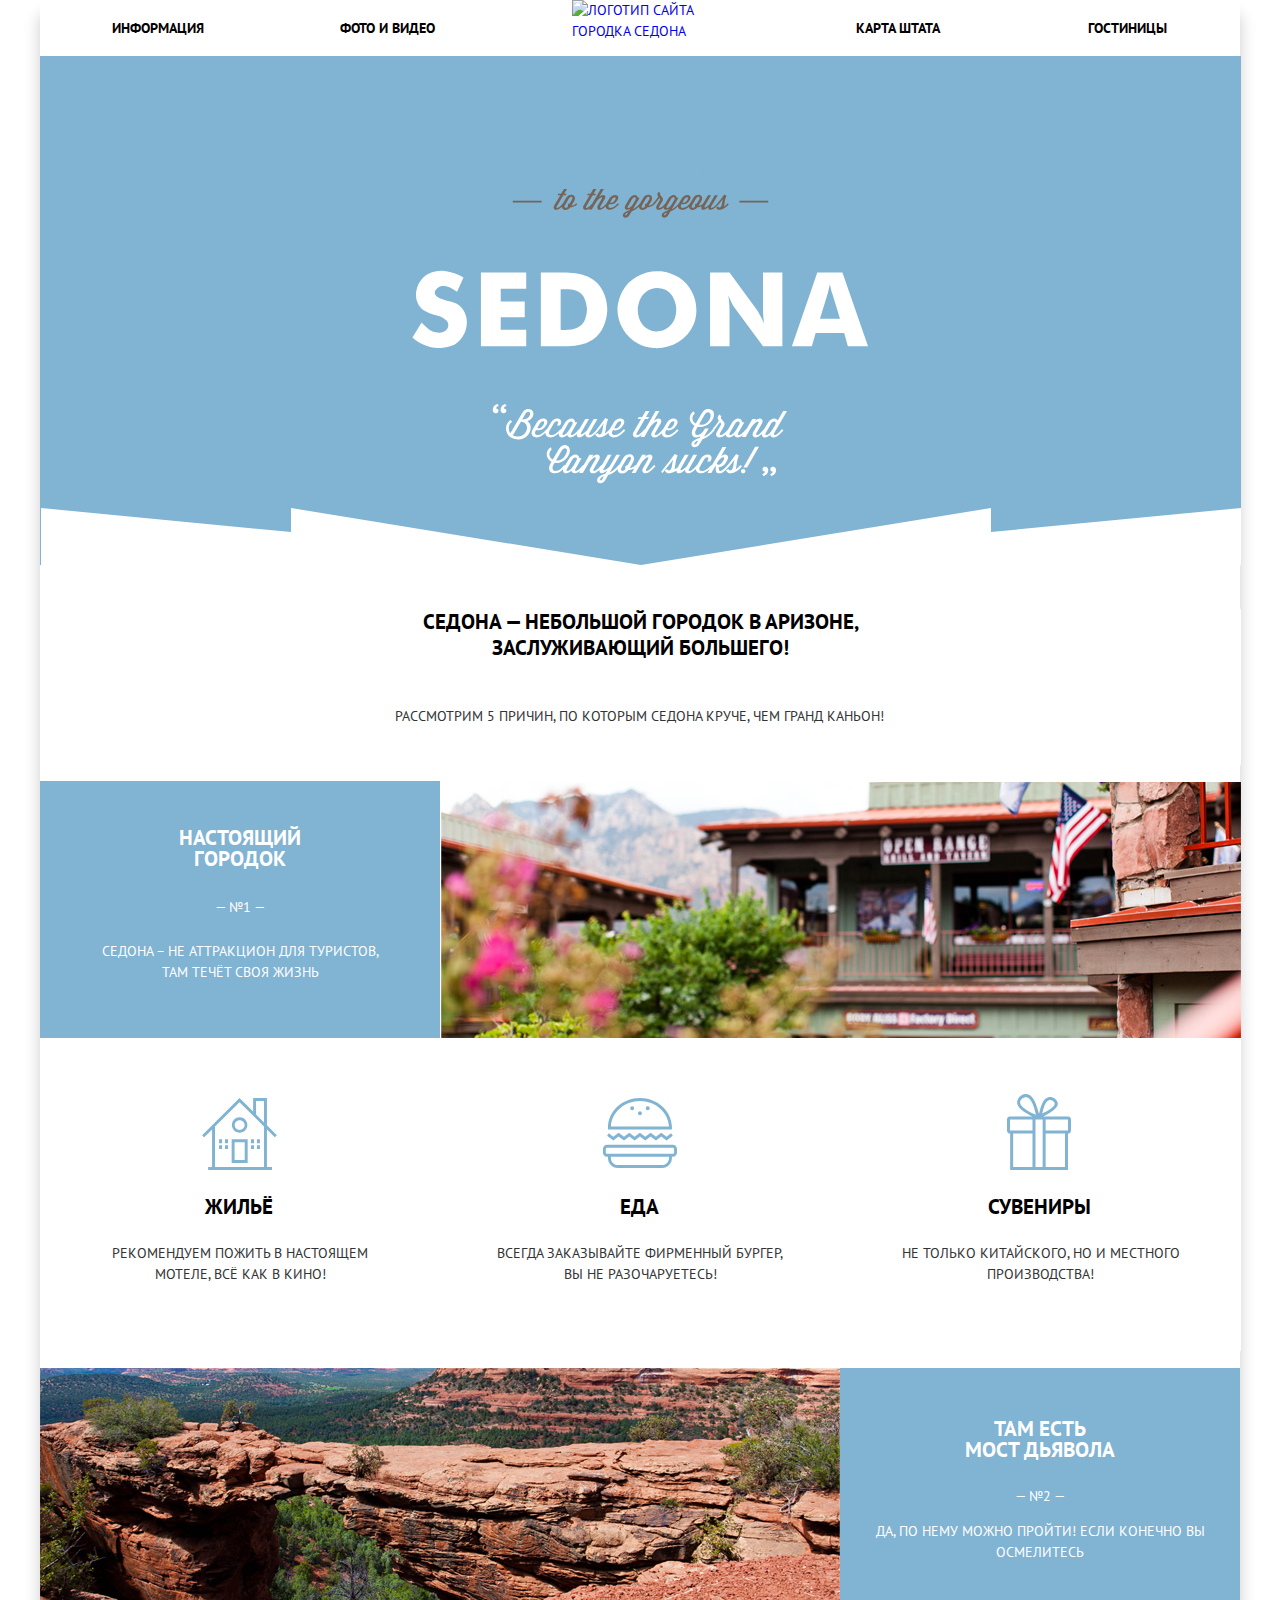
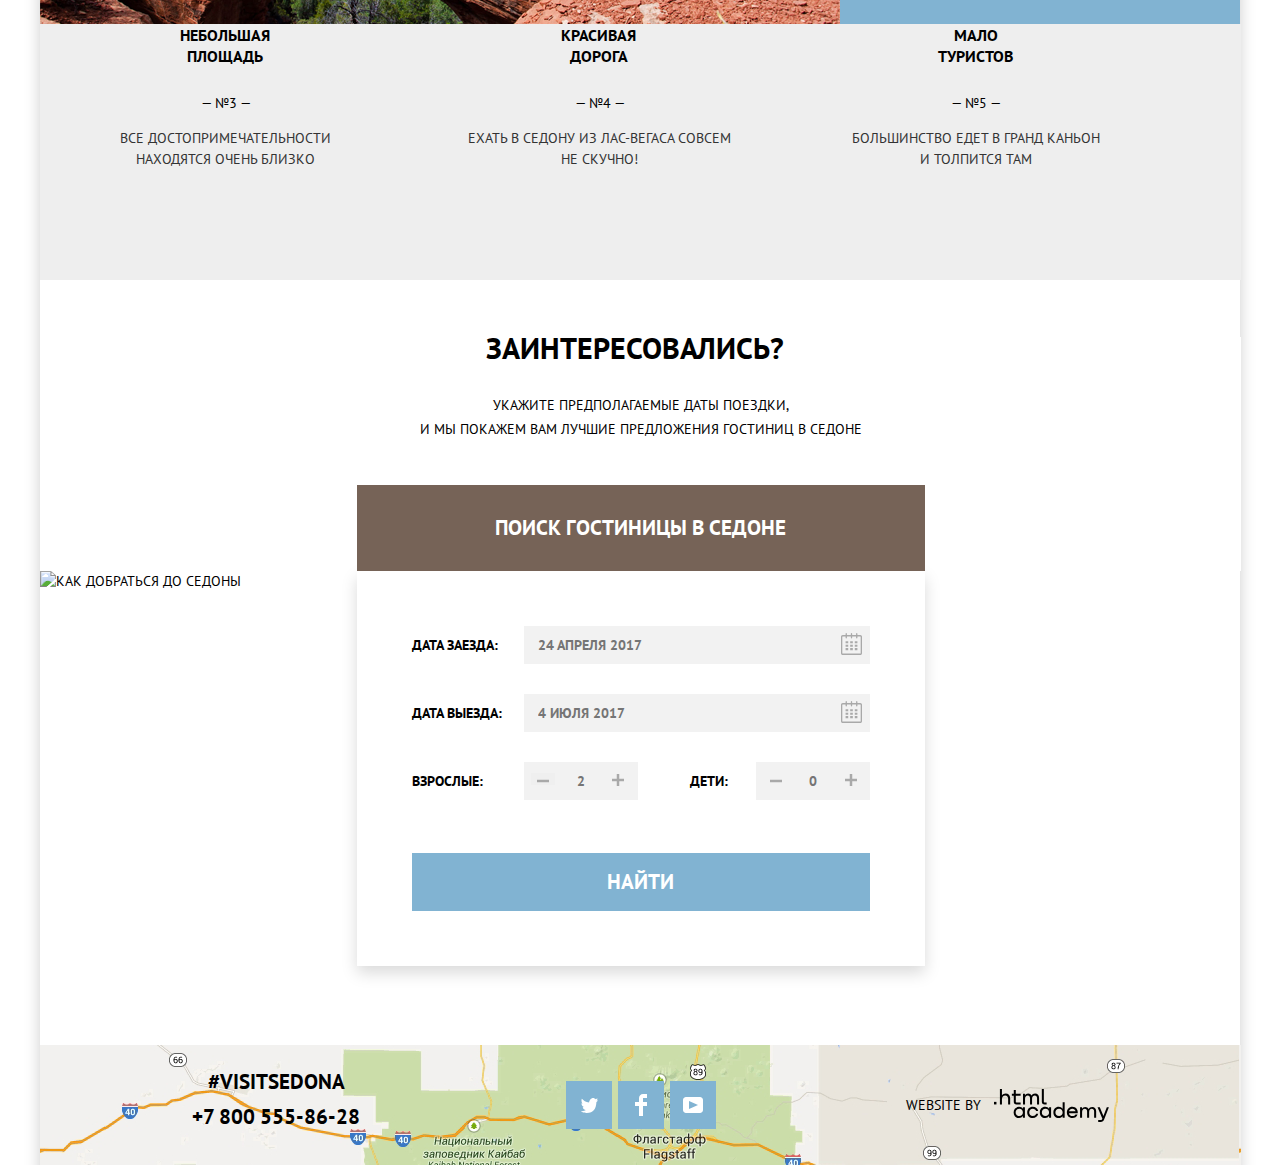
==== commit 48cb8f8f: "Вносит правку в разметку основной страницы и страницы поиска гостиниц" ====
--- a/index.html
+++ b/index.html
@@ -4,229 +4,238 @@
     <meta charset="UTF-8">
     <meta http-equiv="X-UA-Compatible" content="IE=edge">
     <meta name="viewport" content="width=device-width, initial-scale=1.0">
-    <title>Личный проект "Седона"</title>
+    <title>Сайт города Седона</title>
     <link href="https://fonts.googleapis.com/css2?family=PT+Sans:wght@400;700&display=swap" rel="stylesheet">
     <link rel="stylesheet" href="css/normalize.css" />
     <link rel="stylesheet" href="css/style.css" />
     <link rel="icon" href="favicon.ico" />
 </head>
-<body class="page-body">
-    <header class="main-header center">
-            <a class="main-header-logo">
-                <img src="../img/logo.svg" width="138" height="70" alt="Логотип сайта городка Седона">
-            </a>
-                <nav class="site-navigation">
-                    <ul class="site-navigation-list">
-                        <li class="site-navigation-item"><a class="site-navigation-link" href="information.html">Информация</a></li>
-                        <li class="site-navigation-item"><a class="site-navigation-link" href="photo.html">Фото и видео</a></li>
-                        <li class="site-navigation-item"><a class="site-navigation-link" href="map.html">Карта штата</a></li>
-                        <li class="site-navigation-item"><a class="site-navigation-link" href="hotels.html">Гостиницы</a></li>
+<body class="page__body">
+    <header class="main__header">
+            <a class="main-header__logo" href="index.html" >
+                <img src="img/logo.svg" width="138" height="70" alt="Логотип сайта городка Седона">
+            </a>
+                <nav class="main__nav nav">
+                    <ul class="nav__list">
+                        <li class="nav__item">
+                            <a href="information.html">Информация</a>
+                        </li>
+                        <li class="nav__item">
+                            <a href="photo.html">Фото и видео</a>
+                        </li>
+                        <li class="nav__item">
+                            <a href="map.html">Карта штата</a>
+                        </li>
+                        <li class="nav__item">
+                            <a href="hotels.html">Гостиницы</a>
+                        </li>
                     </ul>
                 </nav>
     </header>
-    <main class="main-page center">
+    <main class="page__main">
         <section class="hidden-section">
             <h1 class="visually-hidden">Достопримечательности Седоны и гостиницы в Седоне</h1>
         </section>
-        <div class="welcome-group-wrapper">
-            <svg width="458" height="352" viewBox="0 0 458 352" fill="none" xmlns="http://www.w3.org/2000/svg">
-                <path fill-rule="evenodd" clip-rule="evenodd" d="M181.774 56.09L178.929 60.967H176.2L175.33 62.401H178.087L172.018 72.784C170.741 74.992 171.642 77.03 174.08 77.03C175.303 77.03 176.618 76.393 177.933 75.409L177.155 76.743H180.201L184.789 68.856C189.433 63.089 191.495 63.836 190.188 66.046L186.268 72.786C184.99 74.996 185.891 77.034 188.329 77.034C190.125 77.034 192.117 75.664 194.022 73.829C194.168 75.686 195.689 77.034 198.112 77.034C201.535 77.034 204.932 74.394 207.428 71.526C207.231 71.123 206.709 70.665 206.302 70.493L206.099 70.719C203.921 73.216 201.135 75.194 199.017 75.194C197.157 75.194 196.053 74.048 197.447 71.639L197.737 71.119C199.683 71.924 203.341 71.55 205.605 67.679L206.042 66.932C207.667 64.179 206.1 62.114 203.632 62.114C201.193 62.114 199.249 63.377 197.972 65.555L195.042 70.52L194.866 70.72C192.689 73.214 190.571 75.192 189.235 75.192C188.569 75.192 188.189 74.732 188.885 73.557L193.24 66.014C194.546 63.749 193.3 62.114 191.616 62.114C190.309 62.114 188.914 62.831 187.406 64.379L192.224 56.09H189.205L180.782 70.528L180.612 70.718C178.436 73.214 176.315 75.192 174.979 75.192C174.312 75.192 173.935 74.732 174.633 73.557L181.105 62.399H183.572L184.444 60.966H181.948L184.793 56.091L181.774 56.09ZM149.465 60.969L152.31 56.094H155.329L152.483 60.967H154.982L154.11 62.403H151.645L145.169 73.561C144.472 74.736 144.85 75.196 145.517 75.196C146.852 75.196 148.974 73.217 151.15 70.721L151.306 70.545L152.543 68.455L154.023 65.902C155.765 62.918 157.563 62.002 159.885 62.002C162.731 62.002 164.414 64.955 162.586 68.082L159.741 72.928C161.252 72.899 162.935 72.184 164.299 70.721L164.504 70.493C164.91 70.665 165.432 71.122 165.632 71.526C164.092 73.332 161.248 74.422 159.448 74.422H158.782C155.513 78.506 150.166 77.763 150.172 73.961C148.306 75.73 146.369 77.034 144.615 77.034C142.177 77.034 141.276 74.996 142.554 72.787L148.622 62.404H145.865L146.735 60.969H149.465ZM160.263 66.967C161.291 65.225 160.825 64.02 159.841 63.93C159.076 63.86 157.998 64.466 157.071 66.022L155.62 68.459L153.326 72.387C151.526 75.484 154.983 75.943 156.405 73.533L156.435 73.477C156.26 73.189 156.144 72.844 156.144 72.473C156.144 71.498 156.927 70.694 157.914 70.694H158.059L160.263 66.967ZM203.575 66.936C204.587 65.192 204.055 64.275 203.086 64.332V64.333C202.334 64.377 201.317 65.011 200.554 66.303L198.608 69.66C199.741 70.062 201.688 70.12 203.138 67.682L203.575 66.936ZM247.404 58.869C245.69 60.389 245.546 62.083 246.621 63.459L246.883 63.803L246.821 63.8899C245.492 65.7458 243.718 68.2255 241.773 70.487L241.775 70.49L241.572 70.719C240.207 72.18 238.526 72.899 237.014 72.928L239.857 68.08C241.687 64.954 240.004 62 237.157 62C234.837 62 233.037 62.918 231.297 65.9L229.813 68.453L228.575 70.545L228.421 70.721C225.924 73.561 223.778 75.392 221.396 76.397L228.159 64.983H226.389C226.389 63.749 225.113 62.113 223.225 62.113C221.601 62.113 219.335 63.378 218.057 65.557L213.819 72.784C212.541 74.992 213.441 77.03 215.879 77.03C216.722 77.03 217.739 76.656 218.756 76.026L217.913 77.43C213.849 78.663 211.293 80.298 211.293 82.536C211.293 85.405 215.735 86.007 217.913 82.336L220.205 78.406C222.621 77.663 224.988 76.259 227.445 73.942C227.424 77.759 232.782 78.509 236.055 74.418H236.723C238.523 74.418 241.368 73.329 242.907 71.522C244.356 69.858 245.487 68.367 247.897 65.127L248.302 65.616C248.679 66.103 248.827 66.706 248.477 67.307L245.284 72.786C244.004 74.996 244.905 77.032 247.345 77.032C248.875 77.032 250.549 76.037 252.187 74.61C252.137 75.996 253.074 77.032 254.806 77.032C255.646 77.032 256.663 76.659 257.68 76.028L256.838 77.43C252.773 78.663 250.222 80.298 250.222 82.536C250.222 85.405 254.662 86.006 256.838 82.336L259.13 78.406C261.59 77.648 264 76.2 266.507 73.807C266.643 75.675 268.165 77.032 270.597 77.032C273.055 77.032 275.496 75.669 277.601 73.842C277.484 77.747 282.911 78.545 286.213 74.42H286.881C287.826 74.42 289.056 74.112 290.238 73.567C289.425 75.64 290.172 77.032 291.899 77.032C293.555 77.032 295.412 75.54 296.863 74.164C296.573 75.769 297.53 77.032 299.447 77.032C301.943 77.032 304.817 74.395 307.315 71.526L307.313 71.524C308.668 69.9796 309.896 68.3481 310.883 67.0383L310.883 67.0381C311.143 66.6925 311.387 66.3693 311.611 66.076C311.211 67.1162 311.017 68.435 310.827 69.7278C310.452 72.2827 310.091 74.736 308.185 74.736C307.169 74.736 306.765 73.646 306.765 73.646L304.875 74.621C304.875 74.621 305.426 77.033 308.185 77.033C308.453 77.033 308.697 77.0074 308.959 76.9799L309.025 76.973C309.04 76.973 309.055 76.9662 309.071 76.9595C309.086 76.9527 309.101 76.946 309.116 76.946C312.192 76.546 315.24 74.136 317.504 71.526C317.331 71.067 316.808 70.608 316.374 70.492L316.171 70.721C315.106 71.9533 313.886 73.0423 312.541 73.961C312.916 72.8472 313.113 71.4997 313.326 70.043C313.657 67.7852 314.025 65.2653 315.155 62.947L312.891 61.742C312.66 62.0549 312.379 62.4432 312.056 62.8882C310.633 64.8511 308.41 67.9181 306.185 70.49V70.492L305.982 70.721C303.806 73.217 301.687 75.193 300.351 75.193C299.684 75.193 299.306 74.734 300.004 73.559L306.448 62.401H303.428L298.058 71.666C295.765 73.73 293.996 74.878 293.414 74.619C292.714 74.3277 293.313 73.3433 293.705 72.6988C293.736 72.6486 293.765 72.6005 293.792 72.555L299.685 62.403H296.665L291.931 70.495L291.732 70.721C290.368 72.184 288.685 72.901 287.174 72.931L290.019 68.082C291.847 64.955 290.169 62.002 287.32 62.002C284.997 62.002 283.197 62.92 281.456 65.905L279.974 68.455L278.737 70.545L278.582 70.723C276.406 73.219 273.618 75.196 271.499 75.196C269.641 75.196 268.539 74.05 269.932 71.641L270.222 71.123C272.166 71.927 275.826 71.553 278.089 67.68L278.527 66.934C280.15 64.18 278.585 62.115 276.117 62.115C273.677 62.115 271.73 63.38 270.454 65.559L267.528 70.524L267.353 70.721C264.854 73.561 262.708 75.394 260.325 76.399L267.089 64.983H265.317C265.317 63.749 264.04 62.115 262.153 62.115C260.528 62.115 258.264 63.378 256.986 65.557L254.09 70.494L254.082 70.49L253.879 70.72C251.703 73.215 249.581 75.194 248.245 75.194C247.578 75.194 247.203 74.734 247.899 73.559L250.917 68.339C251.962 66.532 251.468 65.469 250.48 64.293L248.797 62.283C248.362 61.738 248.362 61.137 248.972 60.563L247.404 58.869ZM237.534 66.967C238.561 65.225 238.094 64.019 237.11 63.929V63.93C236.346 63.86 235.27 64.466 234.342 66.022L232.889 68.459L230.597 72.387C228.797 75.484 232.253 75.943 233.675 73.533L233.703 73.477C233.529 73.189 233.413 72.844 233.413 72.473C233.413 71.498 234.197 70.694 235.183 70.694H235.33L237.534 66.967ZM287.268 63.929C288.252 64.019 288.721 65.225 287.694 66.967L285.488 70.694H285.341C284.355 70.694 283.573 71.498 283.573 72.473C283.573 72.844 283.689 73.189 283.862 73.477L283.832 73.533C282.411 75.943 278.957 75.484 280.757 72.387L283.049 68.459L284.5 66.022C285.427 64.466 286.503 63.86 287.268 63.93V63.929ZM276.053 66.936C277.065 65.193 276.536 64.277 275.568 64.334V64.335C274.816 64.379 273.798 65.013 273.036 66.305L271.088 69.66C272.221 70.062 274.167 70.12 275.618 67.682L276.053 66.936ZM223.165 64.535C224.188 64.529 224.843 65.419 224.01 66.935L221.718 70.895C219.888 73.792 218.058 75.195 216.78 75.195C216.113 75.195 215.735 74.736 216.431 73.561L220.643 66.305C221.353 65.088 222.37 64.54 223.165 64.535ZM262.933 66.935C263.766 65.419 263.111 64.529 262.088 64.535C261.293 64.54 260.276 65.088 259.566 66.305L255.356 73.561C254.662 74.736 255.038 75.195 255.705 75.195C256.981 75.195 258.813 73.792 260.641 70.895L262.933 66.935ZM216.75 79.443L216.749 79.4443C214.459 80.3322 213.732 81.2201 213.732 81.994C213.732 82.797 214.748 82.968 215.386 81.85L216.749 79.4443L216.75 79.444V79.443ZM255.674 79.4443L255.675 79.443V79.444L255.674 79.4443ZM255.674 79.4443L254.313 81.85C253.673 82.968 252.657 82.797 252.657 81.994C252.657 81.2201 253.383 80.3322 255.674 79.4443ZM101.025 67.831H129.947V69.781H101.025V67.831ZM356.977 67.831H328.055V69.781H356.977V67.831Z" fill="#766458"/>
-                <path fill-rule="evenodd" clip-rule="evenodd" d="M194.824 37.364V45.1H174.008V0.352997H194.824V8.023H181.624V18.827H192.159V26.497H181.624V37.363L194.824 37.364ZM216.17 45.1V37.364L205.573 37.363V0.352997H197.957V45.1H216.17ZM322.7 45.1V37.364H309.499V26.497H320.034V18.827H309.499V8.024H322.7V0.352997H301.884V45.1H322.7ZM297.459 0.353997H289.908L283.115 21.959L276.324 0.353997H268.772V45.101H276.389V23.111L279.371 34.489H286.796L289.843 23.111V45.101H297.459V0.353997ZM257.999 8.024H252.476V37.364H258L257.999 8.024ZM265.679 5.085C265.679 2.463 263.521 0.353997 260.981 0.353997L249.557 0.354997C246.957 0.354997 244.861 2.464 244.861 5.085V40.37C244.861 42.927 246.957 45.1 249.557 45.1H260.981C263.521 45.1 265.679 42.927 265.679 40.37V5.085ZM232.971 28.606L240.649 26.816V40.368C240.649 42.925 238.492 45.098 235.953 45.098H224.528C221.928 45.098 219.833 42.925 219.833 40.368V5.084C219.833 2.462 221.928 0.353997 224.528 0.353997H235.951C238.491 0.353997 240.648 2.462 240.648 5.084V14.161L232.97 15.951V8.023H227.448V37.363H232.97L232.971 28.606ZM170.241 0.353997H162.564L161.994 37.364H161.232L156.344 0.353997H148.792L144.032 37.364H143.208L142.573 0.353997H134.957L136.099 45.1H150.632L152.599 26.626L154.567 45.1H169.037L170.241 0.353997Z" fill="#81B3D3"/>
-                <path fill-rule="evenodd" clip-rule="evenodd" d="M9.67303 190.115C9.75003 190.193 9.78903 190.27 9.78903 190.348C9.86703 190.348 9.94403 190.386 10.021 190.464C12.111 192.786 14.473 194.954 17.105 196.967C19.737 198.902 22.757 199.947 26.163 200.102C26.241 200.102 26.318 200.142 26.395 200.219H26.744C26.821 200.219 26.899 200.257 26.976 200.335H28.253C28.641 200.257 28.989 200.18 29.299 200.102C30.54 199.869 31.7235 199.396 32.783 198.709C33.943 198.012 34.834 197.16 35.453 196.154L35.686 195.689L35.918 195.225C36.073 194.683 36.189 194.18 36.267 193.715C36.344 193.251 36.383 192.825 36.383 192.438C36.383 190.348 35.453 188.606 33.596 187.212C31.8645 185.769 29.9011 184.631 27.789 183.844C26.9947 183.551 26.1794 183.318 25.35 183.148C24.622 182.928 23.8862 182.734 23.144 182.567H22.912C22.834 182.49 22.757 182.451 22.68 182.451C18.9145 181.533 15.3115 180.045 11.996 178.038C8.66603 175.948 6.38303 172.967 5.14403 169.096C4.9014 168.286 4.66905 167.473 4.44703 166.657C4.28809 165.773 4.17195 164.882 4.09903 163.987C4.0277 163.721 3.98875 163.448 3.98303 163.173V160.386C4.06003 159.767 4.17603 159.148 4.33103 158.528C4.57144 156.947 4.96015 155.391 5.49203 153.883C6.03403 152.335 6.73103 150.941 7.58203 149.703C10.06 145.599 13.234 142.657 17.105 140.877C21.054 139.096 25.157 138.206 29.415 138.206C30.422 138.206 31.428 138.283 32.435 138.438C33.5225 138.516 34.6068 138.632 35.686 138.786C38.51 139.261 41.2744 140.04 43.931 141.109C46.718 142.193 49.273 143.47 51.596 144.941L45.209 159.225C43.1246 157.681 40.9096 156.321 38.589 155.161C36.267 153.999 33.751 153.419 31.041 153.419H30.111C28.331 153.651 26.667 154.464 25.118 155.857C23.57 157.173 22.796 158.606 22.796 160.154V160.851C22.873 161.083 22.989 161.315 23.144 161.548C23.299 162.09 23.57 162.593 23.957 163.058C24.344 163.522 24.77 163.948 25.234 164.335C26.086 165.032 27.324 165.69 28.951 166.309C30.576 166.851 32.28 167.393 34.061 167.935C35.531 168.322 36.963 168.709 38.357 169.096C39.751 169.406 40.912 169.716 41.841 170.026C46.176 171.574 49.428 174.167 51.596 177.806C53.763 181.367 54.886 185.161 54.963 189.186V189.767C54.963 190.232 54.925 190.697 54.847 191.161V192.438C54.383 196.464 53.067 200.296 50.899 203.935C48.809 207.574 45.983 210.361 42.422 212.297C41.1002 212.918 39.7429 213.461 38.357 213.922C36.973 214.307 35.5792 214.656 34.177 214.968C33.0271 215.199 31.8633 215.354 30.693 215.432C29.5767 215.584 28.4516 215.661 27.325 215.664H26.047C21.402 215.51 16.835 214.503 12.344 212.644C7.85403 210.709 3.86703 208.154 0.384033 204.98L9.67303 190.115ZM225.567 143.869C219.219 147.353 214.264 152.386 210.703 158.966L210.702 158.965C209.679 160.861 208.824 162.842 208.147 164.887C207.462 166.859 206.919 168.877 206.522 170.926C206.289 172.011 206.134 173.055 206.057 174.061C205.98 175.068 205.941 176.075 205.941 177.081C205.941 183.894 207.799 190.475 211.515 196.823C215.231 203.094 220.341 207.933 226.844 211.339C229.212 212.565 231.704 213.538 234.276 214.242C236.864 214.931 239.506 215.397 242.173 215.636H243.683C244.222 215.713 244.765 215.752 245.309 215.752C252.895 215.752 260.135 213.7 267.025 209.597C273.915 205.417 278.986 199.572 282.237 192.062C282.845 190.55 283.349 188.998 283.747 187.417C284.205 185.823 284.516 184.191 284.676 182.54C284.831 181.765 284.909 180.991 284.909 180.217C284.986 179.365 285.025 178.552 285.025 177.778C285.025 171.354 283.515 165.198 280.496 159.314C277.477 153.353 273.219 148.592 267.722 145.03C265.173 143.407 262.445 142.082 259.593 141.082C256.849 140.086 254.007 139.386 251.115 138.992C250.186 138.914 249.219 138.837 248.212 138.759C247.283 138.682 246.354 138.643 245.425 138.643C238.535 138.643 231.915 140.385 225.567 143.869ZM298.712 213.95V139.976H318.222L346.093 177.95C346.813 179.075 347.472 180.238 348.067 181.434C348.771 182.608 349.429 183.809 350.041 185.034L351.435 188.054C351.899 189.06 352.364 190.027 352.828 190.956C352.755 190.138 352.639 189.324 352.48 188.518C352.403 187.744 352.325 186.931 352.248 186.079C352.09 184.495 351.974 182.908 351.899 181.318C351.819 179.655 351.78 177.989 351.783 176.324V139.976H371.176V213.95H351.783L323.68 175.744C322.906 174.815 322.17 173.731 321.474 172.493C320.77 171.161 320.111 169.805 319.5 168.428C319.05 167.453 318.586 166.485 318.106 165.525C317.747 164.585 317.359 163.655 316.945 162.738C317.332 165.138 317.642 167.577 317.874 170.054C318.106 172.531 318.216 175.009 318.222 177.486V213.95H298.712ZM406.172 139.976L380.74 213.95H400.714L404.546 200.595H433.114L436.83 213.95H457.036L431.372 139.976H406.172ZM408.844 186.311L416.392 161.808C416.699 160.733 416.971 159.649 417.205 158.556C417.521 157.445 417.792 156.322 418.017 155.189C418.094 155.034 418.134 154.918 418.134 154.84C418.134 154.686 418.172 154.531 418.25 154.376C418.327 153.911 418.405 153.485 418.482 153.098C418.637 152.634 418.753 152.208 418.83 151.821C418.908 152.208 418.985 152.634 419.063 153.098C419.14 153.486 419.256 153.911 419.411 154.376C419.653 155.659 419.924 156.937 420.224 158.208C420.6 159.412 420.987 160.612 421.385 161.808L428.934 186.311H408.844ZM263.542 185.559C263.774 184.785 263.968 183.972 264.122 183.12C264.355 182.269 264.51 181.417 264.587 180.565C264.665 180.024 264.703 179.482 264.703 178.94C264.781 178.398 264.819 177.894 264.819 177.43C264.819 176.963 264.78 176.497 264.703 176.036V174.643C264.316 171.313 263.31 168.101 261.683 165.004C260.058 161.907 257.813 159.507 254.948 157.804C254.174 157.417 253.4 157.069 252.626 156.759C251.852 156.449 251.077 156.179 250.303 155.946C249.535 155.792 248.76 155.676 247.981 155.598C247.216 155.444 246.438 155.366 245.658 155.365C241.71 155.365 238.071 156.605 234.742 159.082C231.413 161.559 229.09 164.849 227.774 168.952L227.542 169.417V169.881C227.303 170.604 227.109 171.341 226.962 172.088C226.807 172.785 226.652 173.52 226.497 174.294L226.265 175.92V178.359C226.265 178.591 226.303 178.862 226.381 179.172C226.613 183.275 227.851 187.185 230.097 190.901C232.419 194.539 235.594 196.939 239.619 198.101L241.013 198.565C241.477 198.643 241.981 198.72 242.523 198.797L243.916 199.03H245.31C249.413 199.03 253.09 197.83 256.342 195.43C259.671 192.952 262.071 189.662 263.542 185.559ZM169.541 212.092C173.799 211.162 177.747 209.459 181.386 206.982H181.387C185.877 203.73 189.322 199.55 191.722 194.44C194.122 189.33 195.438 184.027 195.671 178.53V175.627C195.671 175.162 195.632 174.698 195.554 174.234C195.245 168.968 193.89 163.859 191.49 158.904C189.09 153.95 185.722 149.963 181.387 146.944C178.023 144.485 174.189 142.746 170.123 141.834C166.097 140.905 161.993 140.324 157.813 140.092C156.652 140.014 155.452 139.976 154.213 139.976H129.129V213.95H152.935C154.175 213.95 155.414 213.911 156.651 213.834C160.986 213.602 165.283 213.022 169.541 212.092ZM148.986 197.343C149.218 197.343 149.451 197.382 149.683 197.459H150.496C150.806 197.459 151.076 197.499 151.309 197.576H154.444C155.296 197.498 156.109 197.421 156.883 197.343C158.887 197.19 160.87 196.84 162.805 196.298C164.741 195.756 166.483 194.943 168.031 193.859C170.509 192.079 172.328 189.679 173.489 186.659C174.721 183.595 175.352 180.323 175.347 177.021V176.091C175.347 175.782 175.309 175.472 175.231 175.163C175.079 172.23 174.369 169.353 173.141 166.685C171.902 163.898 170.199 161.692 168.031 160.065C166.441 158.767 164.574 157.853 162.573 157.395C160.592 156.924 158.569 156.652 156.534 156.582H148.986V197.343ZM69.076 139.975V213.949H114.482V197.343H88.934V184.801H112.973V169.007H88.934V156.117H114.482V139.975H69.076ZM351.423 336.358C351.31 336.649 351.253 336.941 351.253 337.235C351.253 337.953 351.5 338.504 351.993 338.884C352.488 339.268 353.063 339.458 353.713 339.458C353.689 339.839 353.589 340.176 353.409 340.468C353.23 340.759 353.001 341.016 352.733 341.228C352.466 341.441 352.179 341.621 351.876 341.767C351.572 341.912 351.298 342.029 351.048 342.119L352.398 344.109C352.431 344.093 352.464 344.077 352.496 344.062L352.526 344.048L352.582 344.022C352.644 343.993 352.706 343.966 352.768 343.939C352.974 343.851 353.214 343.731 353.494 343.587C353.802 343.424 354.1 343.244 354.387 343.047C354.689 342.844 354.972 342.613 355.23 342.356C355.783 341.807 356.223 341.154 356.526 340.436C356.83 339.717 356.981 338.928 356.981 338.078C356.981 337.627 356.915 337.201 356.779 336.797C356.644 336.393 356.454 336.045 356.207 335.753C355.916 335.436 355.56 335.196 355.146 335.026C354.73 334.858 354.298 334.774 353.848 334.774C353.443 334.774 353.078 334.848 352.753 334.994C352.443 335.129 352.162 335.323 351.926 335.566C351.703 335.802 351.535 336.065 351.423 336.358ZM359.09 337.235C359.09 336.942 359.147 336.649 359.257 336.358C359.37 336.065 359.539 335.802 359.763 335.566C359.99 335.331 360.263 335.138 360.588 334.994C360.915 334.849 361.278 334.774 361.684 334.774C362.134 334.774 362.567 334.858 362.981 335.026C363.398 335.196 363.751 335.436 364.042 335.753C364.292 336.045 364.482 336.393 364.616 336.797C364.75 337.202 364.818 337.628 364.818 338.078C364.827 338.887 364.672 339.689 364.363 340.436C364.059 341.154 363.618 341.806 363.065 342.356C362.806 342.613 362.523 342.844 362.22 343.047C361.934 343.246 361.636 343.426 361.327 343.587C361.047 343.732 360.807 343.851 360.602 343.939C360.478 343.993 360.354 344.05 360.232 344.109L358.884 342.119C359.131 342.03 359.404 341.912 359.709 341.767C360.013 341.621 360.299 341.441 360.569 341.228C360.837 341.014 361.063 340.761 361.242 340.468C361.423 340.176 361.524 339.84 361.546 339.458C360.924 339.469 360.318 339.266 359.827 338.884C359.337 338.504 359.09 337.953 359.09 337.236V337.235ZM94.36 279.394C94.473 279.103 94.53 278.81 94.53 278.519H94.531C94.531 277.8 94.283 277.251 93.791 276.87C93.297 276.488 92.723 276.298 92.073 276.298C92.096 275.915 92.196 275.577 92.376 275.285C92.556 274.993 92.779 274.74 93.049 274.527C93.319 274.313 93.606 274.134 93.909 273.988C94.1784 273.858 94.4537 273.74 94.734 273.636L93.386 271.648C93.342 271.67 93.219 271.728 93.016 271.815C92.813 271.904 92.571 272.023 92.291 272.167C91.9829 272.329 91.6847 272.509 91.398 272.707C91.0946 272.909 90.8119 273.14 90.554 273.397C90.001 273.947 89.5604 274.599 89.257 275.317C88.954 276.037 88.802 276.825 88.802 277.677C88.7999 278.112 88.8681 278.544 89.004 278.957C89.1262 279.339 89.3207 279.694 89.577 280.002C89.8723 280.319 90.2343 280.567 90.637 280.727C91.0489 280.895 91.4894 280.98 91.934 280.979C92.6564 280.989 93.3513 280.703 93.857 280.187C94.0757 279.959 94.2467 279.689 94.36 279.394ZM86.694 278.519C86.6892 279.141 86.4487 279.738 86.021 280.189C85.7854 280.431 85.5048 280.625 85.195 280.76C84.869 280.906 84.503 280.98 84.099 280.98C83.6541 280.981 83.2131 280.896 82.801 280.728C82.3984 280.567 82.0364 280.319 81.741 280.002C81.484 279.694 81.2894 279.339 81.168 278.957C81.0316 278.544 80.9634 278.112 80.966 277.677C80.966 276.825 81.116 276.037 81.421 275.317C81.7241 274.599 82.1647 273.946 82.718 273.397C82.965 273.149 83.245 272.92 83.561 272.706C83.875 272.494 84.173 272.313 84.454 272.166C84.734 272.022 84.974 271.904 85.178 271.816L85.2347 271.79C85.4036 271.714 85.5094 271.667 85.55 271.646L86.897 273.634C86.649 273.724 86.375 273.842 86.071 273.987C85.768 274.134 85.481 274.313 85.214 274.525C84.9465 274.737 84.7178 274.994 84.538 275.284C84.359 275.576 84.258 275.914 84.236 276.296C84.886 276.296 85.46 276.486 85.954 276.869C86.447 277.251 86.694 277.799 86.694 278.519ZM335.859 335.393H332.044L343.925 314.757H347.701L335.859 335.393ZM331.863 336.881C330.627 336.881 329.682 337.861 329.682 339.099C329.682 340.337 330.628 341.279 331.863 341.279C333.095 341.279 334.08 340.335 334.08 339.099C334.08 337.863 333.095 336.881 331.863 336.881ZM306.601 329.466L305.511 331.354C306.346 333.825 309.65 332.445 310.78 330.483L312.595 327.359C313.94 325.069 310.961 323.398 306.601 329.466ZM330.603 334.334C330.385 333.754 329.731 333.171 329.186 333.027L328.931 333.319C327.602 334.879 326.075 336.258 324.389 337.423C324.859 336.012 325.106 334.304 325.372 332.458C325.784 329.599 326.244 326.409 327.657 323.473L324.822 321.946C324.544 322.328 324.207 322.799 323.821 323.338L323.82 323.339L323.82 323.339C322.043 325.822 319.236 329.743 316.43 333.027C316.436 333.037 316.446 333.045 316.451 333.052C316.445 333.049 316.438 333.045 316.431 333.041C316.423 333.035 316.414 333.03 316.406 333.027L316.153 333.319C313.426 336.479 310.776 338.985 309.103 338.985C308.269 338.985 307.469 338.149 307.469 336.442V334.88C310.121 335.207 312.919 333.462 314.699 330.376L315.715 328.633C319.237 322.603 313.498 320.603 309.647 324.129L315.022 314.792H311.243L300.468 333.487C300.261 333.303 300.029 333.15 299.779 333.03L299.523 333.322C296.8 336.482 293.312 338.988 290.66 338.988C288.335 338.988 286.955 337.535 288.699 334.484L292.583 327.727C294.763 323.985 298.615 324.603 296.361 328.527L295.817 329.471H298.907L299.452 328.527C301.486 325.039 299.523 322.423 296.437 322.423C293.386 322.423 290.95 324.023 289.352 326.783L285.634 333.163C285.614 333.151 285.594 333.139 285.575 333.127C285.515 333.091 285.456 333.055 285.401 333.031L285.146 333.323C282.422 336.483 279.771 338.989 278.099 338.989C277.263 338.989 276.793 338.409 277.663 336.919L285.729 322.786H281.949L275.23 334.52C272.357 337.135 270.145 338.588 269.416 338.262C268.54 337.892 269.289 336.646 269.78 335.83C269.818 335.766 269.855 335.705 269.889 335.647L277.263 322.786H273.485L266.147 335.481C265.641 335.942 264.838 336.372 264.114 336.761C263.67 336.999 263.256 337.221 262.957 337.425C263.428 336.013 263.674 334.305 263.941 332.458V332.458L263.941 332.457C264.353 329.599 264.814 326.41 266.226 323.475L263.394 321.948C261.831 324.091 253.111 335.646 249.696 339.641C250.021 340.113 250.568 340.586 251.112 340.949C253.255 338.479 260.45 329.215 261.794 327.435C261.293 328.753 261.051 330.425 260.814 332.063C260.345 335.3 259.895 338.407 257.506 338.407C256.236 338.407 255.726 337.025 255.726 337.025L253.365 338.261C253.365 338.261 254.055 341.311 257.505 341.311C257.839 341.311 258.141 341.281 258.469 341.248L258.469 341.248L258.561 341.239C258.568 341.239 258.574 341.238 258.581 341.236C258.587 341.234 258.593 341.231 258.599 341.228C258.604 341.226 258.609 341.224 258.614 341.221L258.614 341.221C258.625 341.215 258.635 341.21 258.646 341.207L258.651 341.205L258.654 341.204C258.659 341.204 258.663 341.203 258.667 341.203C260.587 340.949 263.245 340.065 265.027 338.833C265.015 340.37 265.943 341.311 267.527 341.311C269.595 341.311 271.922 339.422 273.737 337.679C273.376 339.714 274.572 341.311 276.972 341.311C279.318 341.311 281.931 339.425 284.409 336.948C284.443 339.458 286.377 341.311 289.535 341.311C292.601 341.311 295.649 339.598 298.276 337.295L296.171 340.949H299.987L304.31 333.429V336.443C304.31 339.675 304.927 341.311 307.98 341.311C311.103 341.311 314.701 337.97 317.825 334.336C317.823 334.333 317.821 334.33 317.818 334.326C317.812 334.319 317.806 334.311 317.805 334.302C317.819 334.314 317.836 334.325 317.852 334.336C319.565 332.362 321.117 330.271 322.355 328.602C322.666 328.183 322.958 327.79 323.227 327.432C322.727 328.75 322.486 330.42 322.249 332.058C321.78 335.296 321.33 338.405 318.94 338.405C317.67 338.405 317.16 337.023 317.16 337.023L314.798 338.259C314.798 338.259 315.489 341.309 318.94 341.309C319.268 341.309 319.566 341.28 319.892 341.247L319.996 341.237C320.012 341.237 320.027 341.23 320.043 341.222C320.062 341.212 320.081 341.202 320.101 341.202C323.954 340.69 327.769 337.64 330.602 334.332L330.603 334.334ZM215.829 333.248H216.012L218.772 328.526C221.06 324.601 217.428 322.821 214.775 327.326L212.959 330.414L210.089 335.391C207.836 339.315 212.16 339.895 213.939 336.845L213.976 336.772C213.758 336.41 213.613 335.975 213.613 335.503C213.613 334.265 214.594 333.248 215.829 333.248ZM190.582 347.379C189.782 348.796 188.51 348.579 188.51 347.563C188.51 346.583 189.419 345.457 192.325 344.329L190.582 347.379ZM155.737 338.952C157.299 338.952 159.552 337.244 161.84 333.649L164.781 328.489C166.635 325.073 162.603 324.166 160.568 327.688L155.301 336.881C154.43 338.372 154.902 338.952 155.737 338.952ZM149.786 318.899C150.912 316.972 152.148 316.137 153.201 316.137C154.619 316.137 155.272 317.081 155.272 318.462C155.272 321.986 150.908 329.295 145.1 328.343H144.337L149.786 318.899ZM242.309 333.285L242.563 332.993L242.564 332.994C243.074 333.212 243.727 333.794 243.982 334.305C240.856 337.938 237.262 341.28 234.136 341.28C231.083 341.28 229.958 338.703 231.556 335.904L236.46 327.366C238.096 324.568 235.516 323.625 229.739 330.855L223.963 340.918H220.148L222.688 336.524C221.002 337.454 219.134 337.974 217.754 337.974H216.919C212.681 343.332 205.653 342.129 206.173 336.852C202.921 340.071 199.807 342.03 196.648 343.024L193.742 348.002C191.02 352.652 185.46 351.888 185.46 348.255C185.46 345.423 188.657 343.314 193.78 341.79L195.851 338.23C194.142 339.754 192.073 341.28 190.256 341.28C188.374 341.28 187.415 339.948 187.868 337.87C185.694 339.86 183.461 341.28 181.428 341.28C178.377 341.28 177.251 338.704 178.849 335.904L183.753 327.37C185.388 324.571 182.808 323.628 177.031 330.858L171.255 340.921H167.441L168.833 338.51C166.891 340.159 164.923 341.283 163.113 341.283C161.189 341.283 160.025 340.268 159.845 338.814C158.028 340.303 156.139 341.283 154.613 341.283C151.938 341.283 150.742 339.302 151.565 336.928L151.341 337.141L151.341 337.141C148.851 339.51 146.988 341.283 142.884 341.283C137.544 341.283 135.983 336.199 138.634 331.621L139.759 329.657C136.709 328.059 135.001 325.152 135.001 322.139C135.001 319.593 136.198 317.017 138.888 315.089L140.123 317.307C138.489 318.577 137.689 320.321 137.689 322.064C137.689 324.172 138.853 326.279 141.069 327.442L146.955 317.305C148.661 314.327 151.132 312.873 153.203 312.873C155.999 312.873 158.216 315.088 158.216 318.503C158.216 319.993 157.743 321.736 156.69 323.589C153.711 328.784 149.133 330.856 145.1 330.856C144.339 330.856 143.648 330.779 142.958 330.672L141.903 332.524C139.653 336.376 141.214 338.955 143.793 338.955C147.468 338.955 149.552 336.538 152.206 333.459L152.353 333.288L152.607 332.996C152.878 333.069 153.175 333.251 153.435 333.484L157.338 326.748C158.934 323.985 161.77 322.388 163.803 322.388C166.274 322.388 167.909 324.604 167.764 326.202H169.907L163.803 336.882C162.932 338.374 163.404 338.954 164.239 338.954C165.912 338.954 168.564 336.447 171.287 333.287L171.541 332.995C171.666 333.053 171.786 333.12 171.9 333.197L177.938 322.752H181.718L180.301 325.221C182.189 323.259 183.897 322.387 185.532 322.387C187.639 322.387 189.201 324.459 187.566 327.329L182.117 336.882C181.246 338.374 181.718 338.954 182.553 338.954C184.225 338.954 186.876 336.447 189.601 333.287L189.855 332.995C189.97 333.049 190.081 333.111 190.186 333.182L196.214 322.752H199.992L192.617 335.612L192.57 335.692L192.506 335.798C192.016 336.616 191.271 337.859 192.145 338.228C192.871 338.554 195.124 337.065 198.031 334.378L204.714 322.752H208.493L198.138 340.482C201.116 339.207 203.768 336.882 206.893 333.287L207.147 332.996C207.266 333.05 207.38 333.114 207.489 333.186L209.109 330.416L210.961 327.183C213.142 323.405 215.393 322.243 218.3 322.243C221.862 322.243 223.968 325.982 221.68 329.944L218.12 336.084C220.009 336.047 222.117 335.137 223.823 333.285L224.078 332.993C224.248 333.073 224.41 333.17 224.56 333.283L230.648 322.75H234.427L233.01 325.219C234.9 323.257 236.605 322.386 238.241 322.386C240.346 322.386 241.912 324.457 240.276 327.327L234.826 336.88C233.955 338.372 234.426 338.952 235.262 338.952C236.934 338.952 239.587 336.445 242.309 333.285ZM361.194 297.421C358.904 301.162 356.579 302.942 354.982 302.942C354.147 302.942 353.675 302.362 354.545 300.872L359.812 291.679C361.847 288.155 365.879 289.064 364.026 292.479H364.061L361.194 297.421ZM318.903 302.942C320.464 302.942 322.717 301.234 325.007 297.64L327.948 292.479C329.8 289.064 325.768 288.155 323.734 291.679L318.466 300.872C317.596 302.362 318.067 302.942 318.903 302.942ZM285.09 311.37C284.293 312.787 283.02 312.57 283.02 311.554C283.02 310.573 283.892 309.447 286.799 308.32L285.09 311.37ZM296.535 280.129C295.48 280.129 294.245 280.963 293.118 282.889L287.67 292.334H288.433C298.06 294.564 302.529 280.129 296.535 280.129ZM370.782 296.986L370.527 297.276C367.807 300.436 365.153 302.943 363.48 302.943C362.645 302.943 362.173 302.363 363.043 300.872L375.832 278.748H372.053L366.496 288.339C365.842 287.285 364.606 286.377 363.043 286.377C361.008 286.377 358.176 287.976 356.577 290.736L352.879 297.116C352.866 297.109 352.853 297.101 352.84 297.093L352.815 297.078C352.757 297.043 352.699 297.008 352.645 296.984L352.39 297.276C349.667 300.436 347.39 302.942 345.718 302.942C344.881 302.942 344.411 302.362 345.28 300.872L350.73 291.317C352.367 288.447 350.802 286.375 348.696 286.375C347.06 286.375 345.356 287.246 343.464 289.21L344.881 286.74H341.102L335.065 297.187C334.95 297.11 334.83 297.042 334.705 296.984L334.449 297.276C331.726 300.436 329.075 302.942 327.403 302.942C326.568 302.942 326.097 302.362 326.967 300.872L333.07 290.19H330.926C331.072 288.592 329.438 286.375 326.966 286.375C324.931 286.375 322.096 287.974 320.498 290.733L316.846 297.039L316.64 297.273C313.918 300.432 310.89 302.938 309.22 302.938C308.383 302.938 307.913 302.358 308.783 300.868L312.561 294.257C313.868 291.967 313.25 290.624 312.016 289.134L309.91 286.59C309.365 285.9 309.365 285.137 310.128 284.41L308.166 282.267C306.022 284.194 305.841 286.336 307.184 288.08L307.513 288.516L307.379 288.705L307.379 288.706C305.721 291.048 303.523 294.153 301.116 296.981C301.157 297.04 301.202 297.098 301.25 297.156C301.29 297.204 301.331 297.253 301.374 297.301C298.261 300.881 295.615 303.196 292.644 304.463L297.439 296.253H293.661L293.262 296.908C291.264 300.432 288.974 302.939 286.032 302.939C283.452 302.939 282.982 300.36 285.232 296.509L286.287 294.657C286.995 294.774 287.711 294.834 288.429 294.838C301.872 294.838 308.375 276.856 296.533 276.856C294.461 276.856 291.989 278.31 290.283 281.288L284.398 291.423C282.182 290.262 281.02 288.155 281.02 286.048C281.02 284.305 281.82 282.56 283.452 281.29L282.219 279.073C279.529 280.999 278.331 283.577 278.331 286.12C278.331 289.136 280.04 292.042 283.091 293.64L281.964 295.603C279.312 300.181 279.784 305.266 285.126 305.266C286.724 305.266 288.067 304.794 289.231 304.066L288.248 305.776C283.128 307.336 279.966 309.407 279.966 312.241C279.966 315.873 285.526 316.637 288.248 311.987L291.155 307.01C295.08 305.775 298.931 303.087 303.073 298.291C303.006 298.165 302.927 298.046 302.837 297.936C304.515 295.965 305.939 294.062 308.787 290.19L309.294 290.809C309.767 291.425 309.948 292.189 309.512 292.953L305.515 299.89C303.916 302.685 305.043 305.264 308.095 305.264C309.994 305.264 312.443 304.025 314.48 302.24C314.436 303.978 315.624 305.264 317.779 305.264C319.304 305.264 321.194 304.284 323.009 302.794C323.192 304.248 324.356 305.264 326.279 305.264C328.089 305.264 330.056 304.139 331.999 302.49L330.607 304.902H334.42L340.197 294.837C345.974 287.608 348.554 288.553 346.917 291.35L342.014 299.888C340.417 302.686 341.541 305.264 344.592 305.264C346.602 305.264 348.428 303.88 350.574 301.931C350.374 303.824 351.578 305.264 353.856 305.264C355.381 305.264 357.27 304.284 359.088 302.794C359.27 304.249 360.433 305.264 362.357 305.264C365.482 305.264 369.077 301.923 372.202 298.288C371.946 297.784 371.293 297.203 370.782 296.986ZM262.281 292.48C264.535 288.556 260.682 287.939 258.502 291.681L256.068 295.931C257.484 296.439 259.919 296.513 261.736 293.424L262.281 292.48ZM255.451 305.268C259.738 305.268 263.991 301.927 267.113 298.293C266.86 297.783 266.205 297.203 265.696 296.985L265.443 297.277C262.717 300.437 259.23 302.943 256.576 302.943C254.251 302.943 252.871 301.49 254.614 298.438L254.977 297.785C257.412 298.801 261.989 298.33 264.823 293.425L265.368 292.481C267.403 288.992 265.441 286.377 262.352 286.377C259.302 286.377 256.868 287.975 255.269 290.736L251.59 297.049C251.552 297.029 251.514 297.001 251.478 296.985L251.223 297.277C248.499 300.437 245.848 302.943 244.176 302.943C243.34 302.943 242.87 302.363 243.739 300.872L249.189 291.317C250.824 288.447 249.261 286.375 247.153 286.375C245.518 286.375 243.774 287.284 241.887 289.246L247.917 278.746H244.139L233.483 297.236C233.348 297.138 233.203 297.053 233.051 296.984L232.796 297.275C230.071 300.436 227.42 302.942 225.748 302.942C224.913 302.942 224.441 302.362 225.311 300.872L233.413 286.738H236.503L237.593 284.921H234.468L238.028 278.746H234.25L230.69 284.921H227.275L226.185 286.738H229.635L222.042 299.891C220.444 302.69 221.57 305.268 224.621 305.268C226.499 305.268 228.547 304.055 230.561 302.304L229.062 304.904H232.877L238.617 294.912C244.43 287.61 247.01 288.555 245.375 291.352L240.47 299.89C238.872 302.688 239.998 305.266 243.05 305.266C245.346 305.266 247.896 303.461 250.326 301.061C250.436 303.492 252.359 305.268 255.451 305.268ZM131.756 292.479C134.01 288.555 130.16 287.938 127.98 291.68L125.545 295.929C126.961 296.438 129.397 296.511 131.212 293.423L131.756 292.479ZM151.099 300.871L156.367 291.68C158.401 288.154 162.434 289.063 160.58 292.479L157.638 297.638C155.35 301.233 153.095 302.942 151.534 302.942C150.7 302.942 150.227 302.361 151.099 300.872V300.871ZM208.859 292.479C211.113 288.555 207.263 287.938 205.083 291.68L202.648 295.929C204.064 296.437 206.499 296.511 208.314 293.423L208.859 292.479ZM147.275 301.206C146.648 303.446 147.845 305.266 150.409 305.266C151.934 305.266 153.824 304.286 155.639 302.797C155.822 304.25 156.985 305.267 158.909 305.267C160.922 305.267 163.127 303.877 165.278 301.921C164.86 303.963 165.817 305.267 167.678 305.267C169.751 305.267 172.076 303.377 173.891 301.633C173.527 303.669 174.728 305.267 177.125 305.267C180.25 305.267 183.845 301.925 186.97 298.291C186.955 298.262 186.935 298.232 186.914 298.203C186.899 298.182 186.883 298.161 186.87 298.14C188.51 296.232 189.998 294.233 191.2 292.618L191.2 292.618L191.2 292.617L191.201 292.617L191.201 292.616C191.529 292.175 191.836 291.764 192.118 291.39C191.617 292.708 191.375 294.379 191.138 296.018V296.018C190.669 299.254 190.219 302.362 187.83 302.362C186.56 302.362 186.05 300.98 186.05 300.98L183.687 302.215C183.687 302.215 184.377 305.267 187.829 305.267C188.153 305.267 188.447 305.238 188.766 305.206L188.883 305.194C188.902 305.194 188.92 305.185 188.938 305.176C188.956 305.168 188.973 305.159 188.991 305.159C191.767 304.792 194.52 303.103 196.904 300.95C196.962 303.436 198.89 305.267 202.029 305.267C206.316 305.267 210.567 301.926 213.691 298.291C213.437 297.781 212.783 297.201 212.275 296.983L212.021 297.275C209.296 300.435 205.808 302.942 203.158 302.942C200.832 302.942 199.451 301.488 201.195 298.437L201.559 297.783C203.991 298.799 208.569 298.328 211.404 293.423L211.949 292.48C213.983 288.991 212.021 286.376 208.934 286.376C205.884 286.376 203.447 287.974 201.851 290.734L198.181 297.028C198.165 297.023 198.149 297.014 198.133 297.006C198.114 296.997 198.096 296.987 198.077 296.982L197.823 297.273C196.494 298.833 194.967 300.213 193.281 301.379C193.752 299.967 193.998 298.259 194.265 296.412V296.412L194.265 296.412C194.678 293.554 195.139 290.364 196.551 287.428L193.718 285.902C193.434 286.292 193.089 286.774 192.693 287.326L192.693 287.326C190.914 289.811 188.12 293.713 185.325 296.982C185.336 296.997 185.348 297.012 185.36 297.028C185.368 297.037 185.376 297.047 185.384 297.056L185.386 297.059L185.387 297.06C185.403 297.08 185.42 297.1 185.435 297.12L185.3 297.273C182.576 300.433 179.924 302.94 178.252 302.94C177.417 302.94 176.945 302.36 177.816 300.87L185.881 286.735H182.102L175.382 298.469C172.512 301.085 170.297 302.538 169.568 302.211C168.692 301.841 169.443 300.593 169.934 299.776L169.935 299.774L169.944 299.759C169.965 299.726 169.984 299.693 170.003 299.661C170.016 299.639 170.029 299.617 170.042 299.596L177.415 286.736H173.637L167.624 297.141L167.59 297.12C167.504 297.067 167.418 297.014 167.337 296.98L167.083 297.27C164.358 300.43 161.707 302.937 160.035 302.937C159.2 302.937 158.728 302.357 159.599 300.867L165.702 290.185H163.558C163.704 288.587 162.07 286.369 159.598 286.369C157.564 286.369 154.73 287.969 153.132 290.729L149.302 297.341C149.126 297.197 148.932 297.075 148.726 296.978L148.472 297.268C145.748 300.428 142.614 302.935 139.962 302.935C137.638 302.935 136.256 301.482 137.999 298.431L141.886 291.675C144.066 287.933 147.917 288.55 145.663 292.473L145.118 293.418H148.208L148.752 292.473C150.786 288.986 148.825 286.369 145.738 286.369C142.686 286.369 140.604 287.969 139.008 290.729L135.252 297.172C135.142 297.098 135.026 297.033 134.905 296.978L134.651 297.268C131.927 300.428 128.704 302.935 126.053 302.935C123.727 302.935 122.346 301.482 124.09 298.431L124.453 297.777C126.887 298.795 131.465 298.322 134.299 293.419L134.844 292.473C136.878 288.987 134.916 286.37 131.828 286.37C128.778 286.37 126.342 287.968 124.745 290.73L120.785 297.522C118.422 301.555 120.458 305.26 124.925 305.26C128.254 305.26 130.938 303.245 133.713 300.643C133.615 303.28 135.571 305.26 138.834 305.26C141.922 305.266 144.634 303.532 147.275 301.206ZM113.454 282.015L110.403 287.246V287.247C114.254 287.174 116.399 286.338 117.849 283.614C119.739 280.053 116.214 277.258 113.454 282.015ZM106.335 304.466C104.082 304.466 102.302 303.958 100.885 303.16C101.539 302.396 102.192 301.451 102.775 300.471L109.131 289.463L110.148 289.571C119.014 291.426 115.489 304.466 106.335 304.466ZM115.672 288.991C123.3 286.41 123.881 276.856 116.361 276.856C114.29 276.856 111.82 278.309 110.113 281.288L99.94 298.872C99.5203 299.627 99.0343 300.344 98.488 301.013C95.872 297.418 96.635 292.042 100.304 289.679L98.777 287.753C90.857 292.803 93.183 307.37 106.407 307.37C117.707 307.372 122.937 293.824 115.672 288.991Z" fill="white"/>
-            </svg>
+        <section class="welcome">
+            <div class="welcome__wrapper">
+
+        <img src="img/welcome-img.svg" alt="Welcome to the gorgeous Sedona" width="457" height="351">
+
         </div>
-        <section class="sedona-features center">
-            <h3 class="sedona-features-header">
-                Седона &dash; небольшой городок в Аризоне, заслуживающий большего!
-            </h3>
-            <p class="sedona-features-text">
-                Рассмотрим 5 причин, по которым Седона круче, чем гранд каньон!
-            </p>
-            <div class="shape">
-                <svg width="1200" height="57" viewBox="0 0 1200 57" fill="none" xmlns="http://www.w3.org/2000/svg">
-                    <path d="M0 57V0L250 24V0L600 57L950 0V24L1200 0V57H0Z" fill="white"/>
-                </svg>
+        </section>
+        <section class="features">
+            <div class="features__wrapper">
+                <h2 class="features__header">
+                    Седона &mdash; небольшой городок в Аризоне, заслуживающий большего!
+                </h2>
+                <p class="features__text">
+                    Рассмотрим 5 причин, по которым Седона круче, чем гранд каньон!
+                </p>
+                <div class="shape">
+                    <svg width="1200" height="57" viewBox="0 0 1200 57" fill="none" xmlns="http://www.w3.org/2000/svg">
+                        <path d="M0 57V0L250 24V0L600 57L950 0V24L1200 0V57H0Z" fill="white"/>
+                    </svg>
+                </div>
+
             </div>
         </section>
         <section class="town">
-            <div class="town-advantage center">
-                <h3 class="advantages-header">
-                    Настоящий городок
-                </h3>
-                <p class="advantage-number">
-                    &dash; №1 &dash;
-                </p>
-                <p class="advantages-paragraph center">
-                    Седона &dash; не аттракцион для туристов, там течёт своя жизнь
-                </p>
-            </div>
-        </section>
-
-        <section class="bonuses-wrapper">
-            <ul class="bonuses-list">
-                <li class="bonuses-item item-house">
-                    <h3 class="bonuses-title">
+            <div class="town__wrapper">
+                <h2 class="town__header">
+                    Настоящий<br>городок
+                </h2>
+                <p class="town__number">
+                    &mdash; №1 &mdash;
+                </p>
+                <p class="town__text">
+                    Седона &ndash; не аттракцион для туристов, там течёт своя жизнь
+                </p>
+            </div>
+        </section>
+        <section class="bonuses">
+            <h2 class="visually-hidden">Бонусы Седоны</h2>
+            <div class="bonuses__wrapper">
+            <ul class="bonuses__list bonus-list">
+                <li class="bonus-list__item item-house">
+                    <h3 class="bonus-list__header">
                         Жильё
                     </h3>
-                    <p class="bonuses-text center">
+                    <p class="bonus-list__text center">
                         Рекомендуем пожить в настоящем мотеле, всё как в кино!
                     </p>
                 </li>
-
-                <li class="bonuses-item item-food">
-                    <h3 class="bonuses-title">
+                <li class="bonus-list__item item-food">
+                    <h3 class="bonus-list__header">
                         Еда
                     </h3>
-                    <p class="bonuses-text center">
+                    <p class="bonus-list__text center">
                         Всегда заказывайте фирменный бургер, вы не разочаруетесь!
                     </p>
                 </li>
-                <li class="bonuses-item item-souvenirs">
-                <h3 class="bonuses-title">
+                <li class="bonus-list__item item-souvenirs">
+                <h3 class="bonus-list__header">
                     Сувениры
                 </h3>
-                <p class="bonuses-text center">
+                <p class="bonus-list__text center">
                     Не только китайского, но и местного производства!
                 </p>
                 </li>
             </ul>
+            </div>
         </section>
         <section class="bridge">
-            <div class="bridge-advantage center">
-                <h3 class="advantages-header bridge-header">
+            <div class="bridge__wrapper center">
+                <h2 class="bridge__header">
                     Там есть Мост дьявола
-                </h3>
-                <p class="advantage-number">
-                    &dash; №2 &dash;
-                </p>
-                <p class="advantages-paragraph bridge-paragraph">
+                </h2>
+                <p class="bridge__number">
+                    &mdash; №2 &mdash;
+                </p>
+                <p class="bridge__text">
                     Да, по нему можно пройти! Если конечно вы осмелитесь
                 </p>
             </div>
         </section>
-        <h2 class="visually-hidden">Дополнительные преимущества Седоны</h2>
-        <section class="advantages-wrapper">
-            <ul class="advantages-list">
-                <li class="advantages-item">
-                    <h3 class="advantages-header">
-                    Небольшая площадь
-                </h3>
-                <p class="advantage-number">
-                    &dash; №3 &dash;
-                </p>
-                <p class="advantages-text">
-                    Все достопримечательности находятся очень близко
-                </p>
-                </li>
-            <li class="advantages-item">
-                <h3 class="advantages-header">
-                    Красивая дорога
-                </h3>
-                <p class="advantage-number">
-                    &dash; №4 &dash;
-                </p>
-                <p class="advantages-text">
-                    Ехать в седону из лас-вегаса совсем не скучно!
-                </p>
-            </li>
-            <li class="advantages-item">
-                <h3 class="advantages-header">
-                    Мало туристов
-                </h3>
-                <p class="advantage-number">
-                    &dash; №5 &dash;
-                </p>
-                <p class="advantages-text">
-                    Большинство едет в Гранд Каньон и толпится там
-                </p>
-            </li>
-        </ul>
-        </section>
+
+        <section class="advantages">
+            <h2 class="visually-hidden">
+                Преимущества Седоны
+            </h2>
+            <div class="advantages__wrapper">
+            <ul class="advantages__list adv-list">
+                <li class="adv-list__item">
+                    <h3 class="adv-list__header area-header">
+                        Небольшая<br>площадь
+                    </h3>
+                    <p class="advantage-number">
+                        &mdash; №3 &mdash;
+                    </p>
+                    <p class="adv-list__text">
+                        Все достопримечательности<br>находятся очень близко
+                    </p>
+                </li>
+                <li class="adv-list__item">
+                    <h3 class="adv-list__header road-header">
+                        Красивая<br>дорога
+                    </h3>
+                    <p class="advantage-number">
+                        &mdash; №4 &mdash;
+                    </p>
+                    <p class="adv-list__text">
+                        Ехать в седону из лас-вегаса совсем<br>не скучно!
+                    </p>
+                </li>
+                <li class="adv-list__item">
+                    <h3 class="adv-list__header tourists-header">
+                        Мало<br>туристов
+                    </h3>
+                    <p class="advantage-number">
+                        &mdash; №5 &mdash;
+                    </p>
+                    <p class="adv-list__text">
+                        Большинство едет в Гранд Каньон<br>и толпится там
+                    </p>
+                </li>
+            </ul>
+        </div>
+        </section>
+
             <section class="search center">
-                <h2 class="interested-header">
+                <h2 class="search__header">
                     Заинтересовались?
                 </h2>
-                <p class="search-text">
+                <p class="search__text">
                     Укажите предполагаемые даты поездки,<br>и мы покажем вам лучшие предложения гостиниц в Cедоне
                 </p>
-            </section>
-
-
-            <section>
-                <!-- <button type="button" class="search-button">Поиск гостиницы в Седоне</button> -->
-        <button class="search-form-button brown-button-style">Поиск гостиницы в Седоне</button>
-
+        <button class="search-form__button brown-button-style" type="button">Поиск гостиницы в Седоне</button>
         <h2 class="visually-hidden">Поиск гостиницы в Седоне по датам</h2>
-
-
-        <div class="search-form-container">
-            <form  class="search-form search-form-grid" action="https://echo.htmlacademy.ru/" method="get">
-              <label class="arrival-date-label" for="arrival-date">
-                Дата заезда:
-                <span class="calendar">
-                  <svg class="button-outline" width="21" height="23" viewBox="0 0 21 23" fill="none" xmlns="http://www.w3.org/2000/svg" tabindex="0" aria-label="Открыть календарь для выбора даты заезда">
-                  <path fill-rule="evenodd" clip-rule="evenodd" d="M16.406 3.02498H19.251C20.217 3.02498 21 3.84698 21 4.86198V21.164C21 22.179 20.217 23 19.251 23H1.75C0.784 23 0 22.179 0 21.164V4.86198C0 3.84698 0.784 3.02498 1.75 3.02498H4.593V1.64798C4.593 1.26698 4.887 0.958984 5.25 0.958984C5.612 0.958984 5.906 1.26698 5.906 1.64798V3.02498H9.844V1.64798C9.844 1.26698 10.138 0.958984 10.501 0.958984C10.862 0.958984 11.156 1.26698 11.156 1.64798V3.02498H15.094V1.64798C15.094 1.26698 15.387 0.958984 15.75 0.958984C16.112 0.958984 16.406 1.26698 16.406 1.64798V3.02498ZM19.5646 21.484C19.6466 21.3979 19.691 21.2828 19.688 21.164H19.689V4.86198C19.689 4.60898 19.493 4.40298 19.252 4.40298H16.407V5.78098C16.407 6.16198 16.113 6.46998 15.751 6.46998C15.388 6.46998 15.095 6.16198 15.095 5.78098V4.40298H11.157V5.78098C11.157 6.16198 10.863 6.46998 10.502 6.46998C10.139 6.46998 9.845 6.16198 9.845 5.78098V4.40298H5.907V5.78098C5.907 6.16198 5.613 6.46998 5.251 6.46998C4.888 6.46998 4.594 6.16198 4.594 5.78098V4.40298H1.75C1.50263 4.40953 1.30696 4.61458 1.312 4.86198V21.164C1.30696 21.4114 1.50263 21.6164 1.75 21.623H19.251C19.3698 21.6201 19.4826 21.5701 19.5646 21.484Z" fill="#A9A9A9"/>
-                  <path fill-rule="evenodd" clip-rule="evenodd" d="M4.59399 9.2251H7.21899V11.2911H4.59399V9.2251ZM4.59399 12.6681H7.21899V14.7351H4.59399V12.6681ZM7.21899 16.1121H4.59399V18.1781H7.21899V16.1121ZM9.18799 16.1121H11.813V18.1781H9.18799V16.1121ZM11.813 12.6681H9.18799V14.7351H11.813V12.6681ZM9.18799 9.2251H11.813V11.2911H9.18799V9.2251ZM16.406 16.1121H13.781V18.1781H16.406V16.1121ZM13.781 12.6681H16.406V14.7351H13.781V12.6681ZM16.406 9.2251H13.781V11.2911H16.406V9.2251Z" fill="#A9A9A9"/>
-                  </svg>
-                </span>
-              </label>
-              <input class="travel-date arrival-date" id="arrival-date" type="text" name="arrival-date" placeholder="24 АПРЕЛЯ 2017" >
-              <label class="departure-date-label" for="departure-date">
-                Дата выезда:
-                <span class="calendar">
-                  <svg class="button-outline" width="21" height="23" viewBox="0 0 21 23" fill="none" xmlns="http://www.w3.org/2000/svg" tabindex="0" aria-label="Открыть календарь для выбора даты выезда">
-                  <path fill-rule="evenodd" clip-rule="evenodd" d="M16.406 3.02498H19.251C20.217 3.02498 21 3.84698 21 4.86198V21.164C21 22.179 20.217 23 19.251 23H1.75C0.784 23 0 22.179 0 21.164V4.86198C0 3.84698 0.784 3.02498 1.75 3.02498H4.593V1.64798C4.593 1.26698 4.887 0.958984 5.25 0.958984C5.612 0.958984 5.906 1.26698 5.906 1.64798V3.02498H9.844V1.64798C9.844 1.26698 10.138 0.958984 10.501 0.958984C10.862 0.958984 11.156 1.26698 11.156 1.64798V3.02498H15.094V1.64798C15.094 1.26698 15.387 0.958984 15.75 0.958984C16.112 0.958984 16.406 1.26698 16.406 1.64798V3.02498ZM19.5646 21.484C19.6466 21.3979 19.691 21.2828 19.688 21.164H19.689V4.86198C19.689 4.60898 19.493 4.40298 19.252 4.40298H16.407V5.78098C16.407 6.16198 16.113 6.46998 15.751 6.46998C15.388 6.46998 15.095 6.16198 15.095 5.78098V4.40298H11.157V5.78098C11.157 6.16198 10.863 6.46998 10.502 6.46998C10.139 6.46998 9.845 6.16198 9.845 5.78098V4.40298H5.907V5.78098C5.907 6.16198 5.613 6.46998 5.251 6.46998C4.888 6.46998 4.594 6.16198 4.594 5.78098V4.40298H1.75C1.50263 4.40953 1.30696 4.61458 1.312 4.86198V21.164C1.30696 21.4114 1.50263 21.6164 1.75 21.623H19.251C19.3698 21.6201 19.4826 21.5701 19.5646 21.484Z" fill="#A9A9A9"/>
-                  <path fill-rule="evenodd" clip-rule="evenodd" d="M4.59399 9.2251H7.21899V11.2911H4.59399V9.2251ZM4.59399 12.6681H7.21899V14.7351H4.59399V12.6681ZM7.21899 16.1121H4.59399V18.1781H7.21899V16.1121ZM9.18799 16.1121H11.813V18.1781H9.18799V16.1121ZM11.813 12.6681H9.18799V14.7351H11.813V12.6681ZM9.18799 9.2251H11.813V11.2911H9.18799V9.2251ZM16.406 16.1121H13.781V18.1781H16.406V16.1121ZM13.781 12.6681H16.406V14.7351H13.781V12.6681ZM16.406 9.2251H13.781V11.2911H16.406V9.2251Z" fill="#A9A9A9"/>
-                  </svg>
-                </span>
-              </label>
-              <input class="travel-date departure-date" id="departure-date" type="text" name="departure-date" placeholder="4 ИЮЛЯ 2017" >
-              <label class="adults-label" for="adults">Взрослые:</label>
-              <input class="number-people adults" id="adults" type="number" name="adults" placeholder="2" >
-              <button class="adults-minus-button button-outline" type="button" aria-label="Минус 1 взрослый">
-                <svg width="12" height="12">
-                  <line x1="0" y1="6" x2="12" y2="6" stroke="none" stroke-width="2.5"/>
-                </svg>
-              </button>
-              <button class="adults-plus-button button-outline" type="button" aria-label="Плюс 1 взрослый">
-                <svg width="12" height="12">
-                  <line x1="0" y1="6" x2="12" y2="6" stroke="none" stroke-width="2.5"/>
-                  <line x1="6" y1="0" x2="6" y2="12" stroke="none" stroke-width="2.5"/>
-                </svg>
-              </button>
-              <label class="kids-label" for="kids">Дети:</label>
-              <input class="number-people kids" id="kids" type="number" name="kids" placeholder="0" >
-              <button class="kids-minus-button button-outline" type="button" aria-label="Минус 1 ребенок">
-                <svg width="12" height="12">
-                  <line x1="0" y1="6" x2="12" y2="6" stroke="none" stroke-width="2.5"/>
-                </svg>
-              </button>
-              <button class="kids-plus-button button-outline" type="button" aria-label="Плюс 1 ребенок">
-                <svg width="12" height="12">
-                  <line x1="0" y1="6" x2="12" y2="6" stroke="none" stroke-width="2.5"/>
-                  <line x1="6" y1="0" x2="6" y2="12" stroke="none" stroke-width="2.5"/>
-                </svg>
-              </button>
-              <button class="search-button blue-button-style">Найти</button>
-
+        <div class="search-form__container">
+            <form  class="search-form search-form__grid" action="https://echo.htmlacademy.ru/" method="get">
+                <label class="arrival-date-label" for="arrival-date">
+                    Дата заезда:
+                    <span class="calendar">
+                        <svg class="button-outline" width="21" height="23" viewBox="0 0 21 23" fill="none" xmlns="http://www.w3.org/2000/svg" tabindex="0" aria-label="Открыть календарь для выбора даты заезда">
+                            <path fill-rule="evenodd" clip-rule="evenodd" d="M16.406 3.02498H19.251C20.217 3.02498 21 3.84698 21 4.86198V21.164C21 22.179 20.217 23 19.251 23H1.75C0.784 23 0 22.179 0 21.164V4.86198C0 3.84698 0.784 3.02498 1.75 3.02498H4.593V1.64798C4.593 1.26698 4.887 0.958984 5.25 0.958984C5.612 0.958984 5.906 1.26698 5.906 1.64798V3.02498H9.844V1.64798C9.844 1.26698 10.138 0.958984 10.501 0.958984C10.862 0.958984 11.156 1.26698 11.156 1.64798V3.02498H15.094V1.64798C15.094 1.26698 15.387 0.958984 15.75 0.958984C16.112 0.958984 16.406 1.26698 16.406 1.64798V3.02498ZM19.5646 21.484C19.6466 21.3979 19.691 21.2828 19.688 21.164H19.689V4.86198C19.689 4.60898 19.493 4.40298 19.252 4.40298H16.407V5.78098C16.407 6.16198 16.113 6.46998 15.751 6.46998C15.388 6.46998 15.095 6.16198 15.095 5.78098V4.40298H11.157V5.78098C11.157 6.16198 10.863 6.46998 10.502 6.46998C10.139 6.46998 9.845 6.16198 9.845 5.78098V4.40298H5.907V5.78098C5.907 6.16198 5.613 6.46998 5.251 6.46998C4.888 6.46998 4.594 6.16198 4.594 5.78098V4.40298H1.75C1.50263 4.40953 1.30696 4.61458 1.312 4.86198V21.164C1.30696 21.4114 1.50263 21.6164 1.75 21.623H19.251C19.3698 21.6201 19.4826 21.5701 19.5646 21.484Z" fill="#A9A9A9"/>
+                            <path fill-rule="evenodd" clip-rule="evenodd" d="M4.59399 9.2251H7.21899V11.2911H4.59399V9.2251ZM4.59399 12.6681H7.21899V14.7351H4.59399V12.6681ZM7.21899 16.1121H4.59399V18.1781H7.21899V16.1121ZM9.18799 16.1121H11.813V18.1781H9.18799V16.1121ZM11.813 12.6681H9.18799V14.7351H11.813V12.6681ZM9.18799 9.2251H11.813V11.2911H9.18799V9.2251ZM16.406 16.1121H13.781V18.1781H16.406V16.1121ZM13.781 12.6681H16.406V14.7351H13.781V12.6681ZM16.406 9.2251H13.781V11.2911H16.406V9.2251Z" fill="#A9A9A9"/>
+                        </svg>
+                    </span>
+                </label>
+                <input class="travel-date arrival-date" id="arrival-date" type="text" name="arrival-date" placeholder="24 АПРЕЛЯ 2017" >
+                    <label class="departure-date-label" for="departure-date">
+                    Дата выезда:
+                    <span class="calendar">
+                        <svg class="button-outline" width="21" height="23" viewBox="0 0 21 23" fill="none" xmlns="http://www.w3.org/2000/svg" tabindex="0" aria-label="Открыть календарь для выбора даты выезда">
+                            <path fill-rule="evenodd" clip-rule="evenodd" d="M16.406 3.02498H19.251C20.217 3.02498 21 3.84698 21 4.86198V21.164C21 22.179 20.217 23 19.251 23H1.75C0.784 23 0 22.179 0 21.164V4.86198C0 3.84698 0.784 3.02498 1.75 3.02498H4.593V1.64798C4.593 1.26698 4.887 0.958984 5.25 0.958984C5.612 0.958984 5.906 1.26698 5.906 1.64798V3.02498H9.844V1.64798C9.844 1.26698 10.138 0.958984 10.501 0.958984C10.862 0.958984 11.156 1.26698 11.156 1.64798V3.02498H15.094V1.64798C15.094 1.26698 15.387 0.958984 15.75 0.958984C16.112 0.958984 16.406 1.26698 16.406 1.64798V3.02498ZM19.5646 21.484C19.6466 21.3979 19.691 21.2828 19.688 21.164H19.689V4.86198C19.689 4.60898 19.493 4.40298 19.252 4.40298H16.407V5.78098C16.407 6.16198 16.113 6.46998 15.751 6.46998C15.388 6.46998 15.095 6.16198 15.095 5.78098V4.40298H11.157V5.78098C11.157 6.16198 10.863 6.46998 10.502 6.46998C10.139 6.46998 9.845 6.16198 9.845 5.78098V4.40298H5.907V5.78098C5.907 6.16198 5.613 6.46998 5.251 6.46998C4.888 6.46998 4.594 6.16198 4.594 5.78098V4.40298H1.75C1.50263 4.40953 1.30696 4.61458 1.312 4.86198V21.164C1.30696 21.4114 1.50263 21.6164 1.75 21.623H19.251C19.3698 21.6201 19.4826 21.5701 19.5646 21.484Z" fill="#A9A9A9"/>
+                            <path fill-rule="evenodd" clip-rule="evenodd" d="M4.59399 9.2251H7.21899V11.2911H4.59399V9.2251ZM4.59399 12.6681H7.21899V14.7351H4.59399V12.6681ZM7.21899 16.1121H4.59399V18.1781H7.21899V16.1121ZM9.18799 16.1121H11.813V18.1781H9.18799V16.1121ZM11.813 12.6681H9.18799V14.7351H11.813V12.6681ZM9.18799 9.2251H11.813V11.2911H9.18799V9.2251ZM16.406 16.1121H13.781V18.1781H16.406V16.1121ZM13.781 12.6681H16.406V14.7351H13.781V12.6681ZM16.406 9.2251H13.781V11.2911H16.406V9.2251Z" fill="#A9A9A9"/>
+                        </svg>
+                    </span>
+                </label>
+                    <input class="travel-date departure-date" id="departure-date" type="text" name="departure-date" placeholder="4 ИЮЛЯ 2017" >
+                        <label class="adults-label" for="adults">Взрослые:</label>
+                        <input class="number-people adults" id="adults" type="number" name="adults" placeholder="2" >
+                    <button class="adults-minus-button button-outline" type="button" aria-label="Минус 1 взрослый">
+                        <svg width="12" height="12">
+                            <line x1="0" y1="6" x2="12" y2="6" stroke="none" stroke-width="2.5"/>
+                        </svg>
+                    </button>
+                <button class="adults-plus-button button-outline" type="button" aria-label="Плюс 1 взрослый">
+                    <svg width="12" height="12">
+                        <line x1="0" y1="6" x2="12" y2="6" stroke="none" stroke-width="2.5"/>
+                        <line x1="6" y1="0" x2="6" y2="12" stroke="none" stroke-width="2.5"/>
+                    </svg>
+                </button>
+                <label class="kids-label" for="kids">Дети:</label>
+                <input class="number-people kids" id="kids" type="number" name="kids" placeholder="0" >
+                <button class="kids-minus-button button-outline" type="button" aria-label="Минус 1 ребенок">
+                    <svg width="12" height="12">
+                        <line x1="0" y1="6" x2="12" y2="6" stroke="none" stroke-width="2.5"/>
+                    </svg>
+                </button>
+                <button class="kids-plus-button button-outline" type="button" aria-label="Плюс 1 ребенок">
+                    <svg width="12" height="12">
+                        <line x1="0" y1="6" x2="12" y2="6" stroke="none" stroke-width="2.5"/>
+                        <line x1="6" y1="0" x2="6" y2="12" stroke="none" stroke-width="2.5"/>
+                    </svg>
+                </button>
+                <button type="button" class="search__button blue-button-style">Найти</button>
             </form>
-          </div>
-    </section>
-
-    <section class="map">
-            <img src="../img/map.jpg" width="1199" height="594" alt="Как добраться до Седоны">
-            </section>
-        </main>
-
-    <footer class="page-footer">
+            </div>
+
+
+        </section>
+        <section class="map">
+            <img src="img/map.jpg" width="1199" height="594" alt="Как добраться до Седоны">
+        </section>
+    </main>
+    <footer class="page__footer">
         <section class="contacts">
             <h2 class="visually-hidden">
                 Инстаграм и телефон Седоны
             </h2>
-            <a class="sedona-tag" href="https://www.instagram.com/explore/tags/visitsedona/" aria-label="Поиск по тегу visitSedona" target="_blank">
+            <a class="contacts__tag" href="https://www.instagram.com/explore/tags/visitsedona/" aria-label="Поиск по тегу visitSedona" target="_blank">
                 #visitSEDONA
             </a>
-            <a class="sedona-phone" href="tel:+78005558628">
+            <a class="contacts__phone" href="tel:+78005558628">
                 +7 800 555-86-28
             </a>
         </section>
@@ -234,23 +243,23 @@
             <h2 class="visually-hidden">
                 Социальные сети Седоны
             </h2>
-            <ul class="social-list">
-                <li class="social-list-item">
-                    <a class="social-link" href="https://twitter.com/SedonaAZ" aria-label="Страница Седоны в Твиттере" target="_blank">
+            <ul class="social__list social-list">
+                <li class="social-list__item">
+                    <a class="social-list__link" href="https://twitter.com/SedonaAZ" aria-label="Страница Седоны в Твиттере" target="_blank">
                         <svg width="17" height="16" viewBox="0 0 17 16" fill="none" xmlns="http://www.w3.org/2000/svg">
                             <path d="M10.95 1.14409C12.635 0.648089 13.934 1.41409 14.527 2.32309C15.2 2.09209 15.858 1.84209 16.538 1.61509C16.5249 2.30145 16.2117 2.94761 15.681 3.38309C16.366 3.55309 16.985 2.89209 16.985 2.89209C16.816 3.89209 15.979 4.68009 15.422 4.91609C15.191 11.6661 12.247 16.1331 5.34498 15.9981H4.89898C4.48898 15.9981 0.734977 15.5381 0.000976562 14.1111C2.27198 14.3071 3.89398 13.6891 4.69398 12.9341C3.73398 12.6341 2.01498 12.4571 1.71498 9.98409C2.06398 10.0901 2.27898 10.2121 2.90498 10.1031C1.70498 9.24709 0.373977 8.53009 0.447977 6.33009C0.732977 6.65809 1.51498 6.86609 1.78798 6.80209C1.08498 6.56109 -0.182023 3.44209 0.893977 1.85009C2.71198 3.70409 4.62898 5.45609 8.04598 5.62309C8.25398 3.33009 9.18298 1.79309 10.95 1.14409Z" fill="white"/>
                         </svg>
                     </a>
                 </li>
-                <li  class="social-list-item">
-                    <a class="social-link" href="https://www.facebook.com/VisitSedona" aria-label="Страница Седоны в Фэйсбуке" target="_blank">
+                <li  class="social-list__item">
+                    <a class="social-list__link" href="https://www.facebook.com/VisitSedona" aria-label="Страница Седоны в Фэйсбуке" target="_blank">
                         <svg width="12" height="22" viewBox="0 0 12 22" fill="none" xmlns="http://www.w3.org/2000/svg">
                             <path d="M12 4V0H8C5.79086 0 4 1.79086 4 4V8H0V12H4V22H8V12H12V8H8V4H12Z" fill="white"/>
                         </svg>
                     </a>
                 </li>
-                <li class="social-list-item">
-                    <a class="social-link" href="https://www.youtube.com/user/SedonaAZ1" aria-label="Страница Седоны на Ютубе" target="_blank">
+                <li class="social-list__item">
+                    <a class="social-list__link" href="https://www.youtube.com/user/SedonaAZ1" aria-label="Страница Седоны на Ютубе" target="_blank">
                         <svg width="20" height="16" viewBox="0 0 20 16" fill="none" xmlns="http://www.w3.org/2000/svg">
                             <path fill-rule="evenodd" clip-rule="evenodd" d="M3 0H17C18.65 0 20 1.35 20 3V13C20 14.65 18.65 16 17 16H3C1.35 16 0 14.65 0 13V3C0 1.35 1.35 0 3 0ZM6.027 4.002V11.998L15.014 8L6.027 4.002Z" fill="white"/>
                         </svg>
@@ -262,10 +271,10 @@
             <h2 class="visually-hidden">
                 Сайт разработан HTML Академией
             </h2>
-            <p class="copyright-text">
+            <p class="copyright__text">
                 Website by
             </p>
-            <a class="html-logo" href="https://up.htmlacademy.ru/htmlcss/31?_ga=2.48970851.410514772.1625950400-1940542054.1620290182" target="_blank">
+            <a class="copyright__logo" href="https://up.htmlacademy.ru/htmlcss/31?_ga=2.48970851.410514772.1625950400-1940542054.1620290182" target="_blank">
                     <svg width="115" height="33" viewBox="0 0 115 33" fill="none" xmlns="http://www.w3.org/2000/svg">
                     <path d="M0 12.8691V15.4429H2.45789V12.8691H0Z" fill="black"/>
                     <path d="M11.6466 4.52562C10.0863 4.52562 8.82534 5.23341 8.03454 6.26294H7.94905V0H5.91864V15.4429H7.94905V10.1451C7.94905 8.02172 9.27418 6.49888 11.2191 6.49888C13.0572 6.49888 14.1258 7.87158 14.1258 9.71614V15.4429H16.1563V9.35153C16.1563 6.41308 14.3396 4.52562 11.6466 4.52562Z" fill="black"/>
@@ -283,8 +292,6 @@
             </a>
         </section>
     </footer>
-
-
+    <script src="js/script.js"></script>
 </body>
 </html>
-
--- a/css/style.css
+++ b/css/style.css
@@ -3,22 +3,22 @@
 @font-face {
     font-family: "PT Sans";
     src: local("PT Sans"),
-        local("PT Sans Regular"),
-        url("../fonts/PTSans.woff2") format("woff2"),
-        url("../fonts/PTSans.woff") format("woff");
-        font-weight: 400;
-        font-style: normal;
+         local("PT Sans Regular"),
+         url("../fonts/PTSans.woff2") format("woff2"),
+         url("../fonts/PTSans.woff") format("woff");
+         font-weight: 400;
+         font-style: normal;
 }
 
 @font-face {
     font-family: "PT Sans";
-
     src: local("PT Sans Bold"),
-        url("../fonts/PTSans-Bold.woff2") format("woff2"),
-        url("../fonts/PTSans-Bold.woff") format("woff");
-        font-weight: 700;
-        font-style: normal;
-}
+         url("../fonts/PTSans-Bold.woff2") format("woff2"),
+         url("../fonts/PTSans-Bold.woff") format("woff");
+         font-weight: 700;
+         font-style: normal;
+}
+
 
 /* Variables */
 
@@ -39,13 +39,14 @@
     --shadow-color: rgba(0,1,1,0.2);
     --text-opacity-color: rgba(255, 255, 255, 0.3);
     --footer-opacity-color: rgba(255, 255, 255, 0.9);
-    --toggle-grey: #ABABAB;
+    --toggle-grey: #ababab;
     --form-shadow: rgba(0, 1, 1, 0.15);
     --minus-plus-color: #a9a9a9;
     --input-hover-color: #ebebeb;
     --input-border-color: #e5e5e5;
 }
 
+
 /* Global */
 
 .page {
@@ -54,17 +55,17 @@
     margin: 0 auto;
 }
 
-.page-body {
-    margin: 0;
-    padding: 0;
+.page__body {
     min-width: 1200px;
     min-height: 100%;
+    margin: 0;
+    padding: 0;
     font-family: "PT Sans", Arial, sans-serif;
     font-size: 14px;
     line-height: 21px;
     font-weight: 400;
+    color: var(--basic-black);
     text-transform: uppercase;
-    color: var(--basic-black);
     background-color: var(--basic-white);
     box-shadow: 0 15px 15px var(--shadow-color);
     display: grid;
@@ -74,6 +75,11 @@
 
 .page a {
     text-decoration: none;
+}
+
+.page img {
+    max-width: 100%;
+    height: auto;
 }
 
 .page a:focus {
@@ -97,9 +103,10 @@
     overflow: hidden;
 }
 
+
 /* Main Navigation */
 
-.main-header-logo {
+.main-header__logo {
     display: block;
     position: relative;
     height: 70px;
@@ -110,13 +117,13 @@
     z-index: 2;
 }
 
-.site-navigation {
+.main__nav {
     min-height: 56px;
     line-height: 26px;
     font-weight: 700;
 }
 
-.site-navigation-list {
+.nav__list {
     margin: 0;
     padding: 0;
     padding-top: 15px;
@@ -124,183 +131,211 @@
     display: grid;
     grid-template-columns: 300px 300px 300px 300px;
     text-align: left;
-    /* display: flex;
-    flex-wrap: wrap;
-    justify-content: flex-start;
-    align-items: center; */
-}
-
-.site-navigation-list a {
+}
+
+.nav__list a {
     color: var(--basic-black);
-    display: block;
-}
-
-.site-navigation-item:nth-child(4n + 1) {
-    padding-left: 72px;
-  }
-  .site-navigation-item:nth-child(4n) {
+    display: inline;
+}
+
+.nav__item:nth-child(4n + 1) {
+    margin-left: 72px;
+}
+
+.nav__item:nth-child(4n) {
     text-align: right;
-    padding-right: 72px;
-  }
-  .site-navigation-item:nth-child(4n-1) {
+    margin-right: 73px;
+}
+
+.nav__item:nth-child(4n-1) {
     text-align: right;
-  }
-
-.container {
-    width: 1200px;
-    margin: 0 auto;
-}
-
-.site-navigation a:hover {
+}
+
+.main__nav a:hover {
     color: var(--light-blue);
-}
-
-.site-navigation a:active {
+    transition: .3s;
+}
+
+.main__nav a:active {
     color: var(--basic-black);
     opacity: 0.3;
 }
 
-.site-navigation a:focus {
+.main__nav a:focus {
     color: var(--extra-brown);
 }
 
 
-
 /* Main Page */
 
-.welcome-group-wrapper {
+.welcome__wrapper {
     background: var(--light-blue);
     background-image: url("../img/background-index.jpg");
     background-repeat: no-repeat;
     height: 432px;
     padding-top: 77px;
+    text-align: center;
 }
 
 .shape {
     position: absolute;
-    left: 40px;
-    right: 40px;
+    left: 41px;
+    right: 41px;
     top: 508px;
 }
 
-.sedona-features {
-    height: 216px;
+.features {
+    height: 156px;
     color: var(--basic-black);
     background-color: var(--basic-white);
 }
 
-.sedona-features-header {
+.features__wrapper {
+    text-align: center;
+}
+
+.features__header {
     width: 470px;
     margin: 0 auto;
+    padding: 0;
+    font-size: 21px;
     line-height: 26px;
+    font-weight: 700;
+    margin-top: 44px;
+    margin-bottom: 14px;
+}
+
+.features__text {
+    width: 519px;
+    margin: 0;
+    padding: 0;
+    margin-top: 45px;
+    margin-right: 341px;
+    margin-bottom: 54px;
+    margin-left: 340px;
+    color: var(--basic-brown);
+}
+
+.town {
+    background: url("../img/image-1.jpg") no-repeat right;
+}
+
+.town__wrapper {
+    background-color: var(--light-blue);
+    color: var(--basic-white);
+    width: 400px;
+    height: 212px;
+    padding-bottom: 45px;
+    text-align: center;
+}
+
+.town__header {
+    margin: 0;
+    padding: 0;
     font-size: 21px;
+    line-height: 21px;
     font-weight: 700;
-    padding-top: 42px;
-    padding-bottom: 16px;
-}
-
-.sedona-features-text {
-   width: 519px;
-   margin: 0 auto 51px auto;
-   color: var(--basic-brown);
-   padding-bottom: 51px;
-}
-
-.town {
-   background: url("../img/image-1.jpg") no-repeat right;
-}
-
-.town-advantage {
-   background-color: var(--light-blue);
-   color: var(--basic-white);
-   width: 400px;
-   height: 256px;
-}
-
-.advantages-header {
-    margin: 0;
-    padding: 0;
-    font-size: 21px;
-    font-weight: 700;
-    padding-top: 47px;
-    padding-bottom: 25px;
-}
-
-.advantage-number {
-    margin: 0;
-    padding: 0;
-    padding-bottom: 23px;
-}
-
-.advantages-paragraph {
-   width: 302px;
-   margin: 0 auto;
-   padding-bottom: 54px;
-}
+    margin-top: 16px;
+    margin-right: 139px;
+    margin-bottom: 28px;
+    margin-left: 139px;
+    padding-top: 46px;
+}
+
+.town__number {
+    margin: 0;
+    padding: 0;
+    margin-bottom: 23px;
+}
+
+.town__text {
+    width: 302px;
+    margin: 0 auto;
+    padding: 0;
+    margin-bottom: 15px;
+}
+
 
 /* Bonuses */
 
-.bonuses-list {
+.bonuses__wrapper {
+    text-align: center;
+}
+
+.bonuses__list {
     display: flex;
     flex-wrap: wrap;
     list-style: none;
     padding: 0;
     margin: 0;
-    min-height: 330px;
+    min-height: 313px;
     background-color: var(--basic-white);
     justify-content: space-between;
 }
 
-.bonuses-item {
+.bonus-list__item {
     margin: 0 auto;
 }
 
-.bonuses-title {
+.bonus-list__header {
     font-size: 21px;
     font-weight: 700;
     margin: 0;
     padding: 0;
-    padding-top: 160px;
-    padding-bottom: 25px;
-}
-
-.bonuses-text {
-   color: var(--basic-brown);
-   width: 254px;
-   margin: 0;
-   padding: 0;
-   padding-bottom: 20px;
+    margin-top: 158px;
+    margin-left: -2px;
+    margin-bottom: 26px;
+}
+
+.bonus-list__text {
+    color: var(--basic-brown);
+    width: 297px;
+    margin: 0;
+    padding: 0;
+    margin-bottom: 20px;
 }
 
 .bonuses a {
     color: var(--basic-black);
 }
 
+.bridge__header {
+    padding-top: 50px;
+    font-size: 21px;
+    line-height: 21px;
+    font-weight: 700;
+    width: 150px;
+    margin-right: 126px;
+    margin-bottom: 26px;
+    margin-left: 125px;
+}
+
 .item-house {
-   background: url("../img/icon-1.svg");
-   background-repeat: no-repeat;
-   background-position: 90px 60px;
+    background: url("../img/icon-1.svg");
+    background-repeat: no-repeat;
+    background-position: 110px 60px;
 }
 
 .item-food {
-   background: url("../img/icon-3.svg");
-   background-repeat: no-repeat;
-   background-position: 90px 60px;
+    background: url("../img/icon-3.svg");
+    background-repeat: no-repeat;
+    background-position: 110px 60px;
 }
 
 .item-souvenirs {
-   background: url("../img/icon-2.svg");
-   background-repeat: no-repeat;
-   background-position: 90px 60px;
-}
-
-
+    background: url("../img/icon-2.svg");
+    background-repeat: no-repeat;
+    background-position: 115px 55px;
+}
+
+
+/* Bridge */
 
 .bridge {
     background: url("../img/image-2.jpg") no-repeat left;
-    /* background-color: var(--light-blue); */
-}
-.bridge-advantage {
+}
+
+.bridge__wrapper {
     position: relative;
     left: 800px;
     color: var(--basic-white);
@@ -309,65 +344,96 @@
     background-color: var(--light-blue);
 }
 
-.advantages-wrapper {
-    /* display: grid;
-    grid-template-columns: 400px 400px 400px; */
+/* Advantages */
+
+.advantages__wrapper {
     background: var(--light-grey);
-}
-
-.advantages-list {
+    text-align: center;
+}
+
+.advantages__list {
     list-style: none;
     padding: 0;
     margin: 0;
     display: flex;
-    flex-wrap: wrap;
+    flex-wrap: nowrap;
     min-height: 256px;
-    justify-content: center;
-}
-
-.advantages-item {
-    padding: 10px;
-}
-
-.advantages-text {
+}
+
+.adv-list__text {
     color: var(--basic-brown);
     margin: 0;
     padding: 0;
 }
 
-.interested-header {
-    padding-top: 58px;
-    font-size: 30px;
-    margin: 0 auto;
-}
+.area-header {
+    margin-top: 1px;
+    margin-right: 141px;
+    margin-bottom: 26px;
+    margin-left: 140px;
+}
+
+.road-header {
+    margin-top: 1px;
+    margin-right: 152px;
+    margin-bottom: 26px;
+    margin-left: 150px;
+}
+
+.tourists-header {
+    margin-top: 1px;
+    margin-right: 150px;
+    margin-bottom: 26px;
+    margin-left: 150px;
+}
+
+/* Search */
 
 .search {
     background-color: var(--basic-white);
 }
 
-.search-button {
-    width: 568px;
-    height: 86px;
+.search__header {
+    font-size: 30px;
+    margin: 0;
+    padding: 0;
+    margin-top: 57px;
+    margin-right: 457px;
+    margin-left: 446px;
+    margin-bottom: 35px;
+}
+
+.search__text {
+    margin: 0;
+    padding: 0;
+    line-height: 24px;
+    margin-right: auto;
+    margin-left: auto;
+    margin-bottom: 44px;
+}
+
+.search__button {
+    grid-column: 1/-1;
+    grid-row: -1/-2;
+    width: 458px;
+    height: 58px;
     font-size: 21px;
+    line-height: 26px;
     font-weight: 700;
-    background-color: var(--extra-brown);
-    border: none;
-    vertical-align: middle;
     text-transform: uppercase;
     color: var(--basic-white);
-}
-
-.search-button:hover {
+    background-color: var(--light-blue);
+    border: none;
+    cursor: pointer;
+    transition: .4s;
+}
+
+.search__button:hover {
     background-color: var(--dark-brown);
 }
 
-.search-button:active {
+.search__button:active {
     background-color: var(--extra-dark-brown);
-}
-
-.search-text {
-    padding-bottom: 24px;
-    line-height: 24px;
 }
 
 .map {
@@ -375,53 +441,49 @@
     background-color: var(--basic-light-brown);
     background-image: url("../img/content/map.png");
     margin-bottom: -120px;
-  }
+}
 
 
 /* Footer */
 
-.page-footer {
+.page__footer {
+    min-height: 120px;
     display: flex;
     justify-content: space-between;
     align-items: center;
     background-image: url("../img/map.png");
     background-color: var(--footer-opacity-color);
-    min-height: 120px;
     text-align: center;
-
 }
 
 .contacts {
     font-size: 21px;
     line-height: 26px;
     font-weight: 700;
-    /* display: grid;
-    grid-template-rows: 1fr 1fr; */
     display: flex;
     flex-direction: column;
-    justify-content: space-between;
     height: 61px;
-    padding-left: 136px;
-    padding-bottom: 36px;
-    padding-top: 23px;
-}
-
-.sedona-tag {
-    margin: 0;
-    padding: 0;
-    padding-bottom: 9px;
-}
-
-.sedona-tag:hover {
+    margin-top: -11px;
+    margin-left: 152px;
+
+}
+
+.contacts__tag {
+    margin: 0;
+    padding: 0;
+    margin-bottom: 9px;
+}
+
+.contacts__tag:hover {
     text-decoration: underline;
 }
 
-.sedona-phone {
-    margin: 0;
-    padding: 0;
-}
-
-.social-list {
+.contacts__phone {
+    margin: 0;
+    padding: 0;
+}
+
+.social__list {
     list-style: none;
     margin: 0;
     padding: 0;
@@ -430,24 +492,23 @@
     column-gap: 6px; */
     display: flex;
     flex-wrap: wrap;
-    justify-content: center;
-    align-items: center;
-    min-width: 150px;
-}
-
-.social-list-item {
+    margin-left: 16px;
+}
+
+.social-list__item {
     padding: 0 3px;
 }
 
-.social-list-item a:hover {
+.social-list__item a:hover {
     background-color: var(--dark-blue);
-}
-
-.social-list-item a:active {
+    transition: .5s;
+}
+
+.social-list__item a:active {
     background-color: var(--extra-dark-blue);
 }
 
-.social-link {
+.social-list__link {
     display: flex;
     justify-content: center;
     align-items: center;
@@ -455,36 +516,38 @@
     height: 48px;
     margin-bottom: 0px;
     background-color: var(--light-blue);
-  }
+}
 
 .copyright {
-    /* display: grid;
-    grid-template-columns: 50% 50%;
-    column-gap: 15px; */
     display: flex;
     justify-content: space-between;
     align-items: center;
-    min-width: 195px;
+    min-width: 204px;
+    margin-top: 1px;
     margin-right: 131px;
 }
 
-.copyright-text {
+.copyright__text {
     margin: 0;
     padding: 0;
     justify-self: end;
     align-self: center;
 }
 
-.html-logo {
+.copyright__logo {
+    display: block;
     justify-self: start;
     align-self: center;
-}
-
-.html-logo:hover path {
+    margin-top: 6px;
+    margin-right: 1px;
+}
+
+.copyright__logo:hover path {
     fill: var(--light-blue);
-}
-
-.html-logo:active path {
+    transition: .4s;
+}
+
+.copyright__logo:active path {
     fill: var(--extra-grey);
 }
 
@@ -513,57 +576,72 @@
     padding-right: 72px;
 }
 
+.search-filter__wrapper {
+    display: grid;
+    grid-template-columns: 253px 1fr 316px;
+    padding: 26px 0 0;
+}
+
 .checkbox-filters {
     width: 140px;
+    margin: 0;
+    padding: 0;
     border: none;
-    margin: 0;
-    padding: 0;
-    align-self: center;
+}
+
+.filter__label {
+    margin-top: 25px;
+    margin-left: 40px;
+    position: relative;
+    display: block;
+    cursor: pointer;
 }
 
 .filter-title {
+    display: block;
     font-size: 16px;
     font-weight: 700;
-    padding-top: 23px;
-    padding-bottom: 23px;
-}
-
-.price-filter .filter-title {
-    padding-bottom: 0;
-}
-
-.filter-list {
+}
+
+.filter__list {
     list-style: none;
     margin: 0;
     padding: 0;
-    padding-left: 42px;
-}
-
-.filter-list-item label {
+    margin-left: -1px;
+}
+
+.house-type-list {
+    margin-left: 2px;
+}
+
+.filter__item {
+    font-weight: 400;
+    margin-bottom: 25px;
+}
+
+.filter__item label {
     position: relative;
     display: block;
     cursor: pointer;
     user-select: none;
 }
 
-.filter-input-checkbox + label::after {
+.filter__checkbox + label::after {
     content: "";
     position: absolute;
     left: -40px;
-    top: -3px;
+    top: 0;
     width: 27px;
     height: 23px;
     background-image: url(../img/checkbox-off.svg);
     background-repeat: no-repeat;
-    /* border: 2px solid var(--basic-white);
-    border-radius: 15%; */
-}
-
-.filter-input-checkbox:checked + label::after {
+}
+
+.filter__checkbox:checked + label::after {
     content: "";
     position: absolute;
     left: -40px;
-    top: -3px;
+    top: 0;
     width: 27px;
     height: 23px;
     background-image: url(../img/checkbox-on.svg);
@@ -571,36 +649,26 @@
     background-position: 0 0;
 }
 
-.filter-list-item {
-    font-weight: 400;
-    padding-bottom: 23px;
-}
-
 .price-filter {
-    width: 317px;
+    width: 316px;
     margin: 0;
     padding: 0;
     border: none;
-    padding-bottom: 10px;
-    align-self: center;
-}
-
-.range-controls {
-    position: relative;
-    padding-bottom: 3px;
-  }
-
-  .scale {
+}
+
+.scale {
     height: 2px;
     background: var(--text-opacity-color);
     margin-top: 20px;
-  }
-  .bar {
+}
+
+.bar {
     width: 83%;
     height: 2px;
     background: var(--basic-white);
-  }
-  .toggle {
+}
+
+.toggle {
     position: absolute;
     top: -9px;
     left: 0;
@@ -612,67 +680,65 @@
     background-color: var(--basic-gray);
     box-shadow: 0 2px 0 0 var(--text-opacity-color);
     cursor: pointer;
-  }
-  .toggle:hover {
+}
+
+.toggle:hover {
     transform: scale(1.2);
-  }
-  .toggle:focus {
+}
+
+.toggle:focus {
     outline-color: var(--extra-dark-blue);
-  }
-  .toggle-min {
+}
+
+.toggle-min {
     left: 3%;
     margin-left: -9px;
-  }
-  .toggle-max {
+}
+
+.toggle-max {
     left: 83%;
     margin-left: -9px;
-  }
-
-.price-controls {
-    display: flex;
-    justify-content: space-between;
-    position: relative;
-    width: 312px;
-    height: 32px;
-    border-radius: 2px;
-    margin-top: 12px;
-    padding-bottom: 10px;
-  }
-
-.price-controls input::placeholder {
-    color: var(--basic-white);
-}
-
-.search-filter-wrapper {
-    min-height: 217px;
-    /* display: grid;
-    grid-template-columns: 1fr 1fr 2fr; */
-    display: flex;
-    justify-content: space-between;
-    }
-
-
-.filter-button {
+}
+
+.filter__button {
     min-width: 137px;
     min-height: 36px;
     color: var(--basic-white);
     text-transform: uppercase;
     background: transparent;
     padding: 7px 35px;
-    margin-top: 20px;
-    margin-left: 84px;
+    margin-left: 83px;
     border: 2px solid var(--basic-white);
     cursor: pointer;
 }
 
-.filter-button:hover {
+.filter__button:hover {
     color: var(--basic-black);
     background: var(--basic-white);
 }
 
+.price-filter {
+    margin-left: -2px;
+}
+
+.price-controls {
+    display: flex;
+    justify-content: space-between;
+    position: relative;
+    width: 317px;
+    height: 36px;
+    border-radius: 2px;
+    margin-top: 12px;
+}
+
+.price-controls input::placeholder {
+    color: var(--basic-white);
+    margin-left: -2px;
+}
+
 .price-input {
     width: 50%;
-    height: 36px;
+    height: 32px;
     padding: 0;
     margin: 0;
     text-align: center;
@@ -682,86 +748,102 @@
     border: 2px solid var(--basic-white);
 }
 
+.range-controls {
+    position: relative;
+    margin-bottom: 33px;
+}
 
 
 /* Sorting Results */
 
-.sorting-results {
+.sorting {
     min-height: 86px;
-    /* display: grid;
-    grid-template-columns: 1fr 1fr 1fr 2fr; */
-    display: flex;
-    justify-content: space-between;
+    display: grid;
+    grid-template-columns: 135px 128px 637px 1fr;
+    /* display: flex;
+    justify-content: space-between; */
     padding-left: 72px;
     padding-right: 72px;
 }
 
-.sorting-results a {
+.sorting a {
     color: var(--basic-black);
 }
 
-.sorting-paragraph {
+.sorting__paragraph {
     font-size: 21px;
     line-height: 26px;
     font-weight: 700;
     margin: 0;
+    padding: 0;
     align-self: center;
-
-}
-
-.sorting-text {
+    margin-top: 2px;
+    margin-right: 10px;
+}
+
+.sorting__text {
+    margin: 0;
+    padding: 0;
     font-size: 12px;
     line-height: 18px;
     font-weight: 400;
     align-self: center;
-}
-
-.sorting-list {
+    justify-self: center;
+    margin-top: -5px;
+    margin-left: 3px;
+}
+
+.sorting__list {
+    margin: 0;
+    padding: 0;
     list-style: none;
     display: grid;
     grid-template-columns: 49px 49px 76px;
-    column-gap: 32px;
-}
-
-.sorting-list-item {
+    column-gap: 33px;
+    margin-top: -3px;
+    margin-left: 15px;
+}
+
+.sorting__item {
     font-size: 12px;
     line-height: 18px;
     font-weight: 400;
     align-self: center;
 }
 
-.sorting-list-item a{
+.sorting__item a{
     color: var(--basic-black);
     opacity: 0.3;
     text-decoration: underline dotted;
 }
 
-.sorting-list-item a:hover {
+.sorting__item a:hover {
     color: var(--light-blue);
     opacity: 1;
     text-decoration: underline dotted;
 }
 
-.sorting-list-item a:active {
+.sorting__item a:active {
     color: var(--basic-black);
     opacity: 1;
     text-decoration: none;
 }
 
-.sorting-list-item a:focus {
+.sorting__item a:focus {
     color: var(--light-blue);
     opacity: 1;
     text-decoration: none;
 }
 
-.selected-item{
+.sorting__item--active{
     color: var(--light-blue);
 }
 
 .arrows {
     justify-self: end;
     align-self: center;
-    padding-right: 73px;
+    margin-top: 6px;
+    margin-right: -6px;
 }
 
 .increase-arrow {
@@ -790,10 +872,9 @@
 }
 
 
-
 /* Hotels */
 
-.hotels-section {
+.hotels {
     min-height: 453px;
     background-image: url("../img/line.png"),
                         url("../img/line.png"),
@@ -803,36 +884,42 @@
     background-repeat: no-repeat;
 }
 
-.hotels-list {
-    margin: 0;
-    padding: 0;
-}
-
-.hotels-list-item,
+.hotels__list {
+    margin: 0;
+    padding: 0;
+}
+
+.hotels-list__item,
 .sorting {
     display: grid;
     grid-template-columns: 135px 1fr auto;
     padding: 30px 73px;
-    grid-gap: 29px;
-}
-.hotels-list-item {
+    grid-gap: 28px;
+}
+
+.hotels-list__item {
     height: 90px;
 }
-.hotels-link {
+
+.hotels-list__link {
     display: block;
     height: 90px;
     margin: 0;
     padding: 0;
-}
+    margin-top: 3px;
+}
+
 .hotel-title-link {
     display: block;
-    margin-top: -5px;
-    margin-bottom: 5px;
     width: 240px;
+    height: 27px;
+    margin-top: -4px;
+    margin-bottom: 7px;
+    margin-left: 1px;
     overflow: hidden;
-    height: 27px;
     color: var(--basic-black);
 }
+
 .hotel-list-title {
     display: inline;
     width: 240px;
@@ -894,13 +981,13 @@
     background-color: var(--extra-dark-brown);
 }
 
-
 .rating-box {
     display: flex;
     justify-content: space-between;
     flex-direction: column;
     align-items: flex-end;
 }
+
 .hotels-rating {
     width: 110px;
     height: 27px;
@@ -910,12 +997,15 @@
     color: var(--rating-color);
     background-color: var(--basic-grey);
     margin-top: auto;
-}
+
+}
+
 .rating-star {
     display: flex;
     flex-direction: row-reverse;
     justify-content: start;
 }
+
 .star {
     width: 18px;
     height: 18px;
@@ -923,20 +1013,24 @@
     background-image: url("../img/star.svg");
     background-repeat: no-repeat;
 }
+
 .star:last-child {
     margin-left: 0;
 }
+
 .star-off {
-  display: none;
-}
-
-.search-form-container {
+    display: none;
+}
+
+/* Search Form */
+
+.search-form__container {
     position: relative;
     margin: 0 auto;
     width: 568px;
   }
 
-  .search-form-button {
+.search-form__button {
     position: relative;
     width: 568px;
     height: 86px;
@@ -949,52 +1043,83 @@
     border: var(--extra-brown);
     z-index: 2;
     cursor: pointer;
-  }
-
-  .brown-button-style:hover {
+}
+
+.search-form {
+    position: absolute;
+    width: 458px;
+    height: 285px;
+    padding: 0;
+    margin: 0 auto;
+    font-weight: 700;
+    font-size: 14px;
+    line-height: 26px;
+    box-shadow: 0px 7px 15px var(--form-shadow);
+    background-color: var(--basic-white);
+}
+
+.search-form__grid {
+    display: grid;
+    width: 458px;
+    height: 285px;
+    grid-template-columns: 112px 114px 118px 114px;
+    grid-template-rows: 38px 30px 38px 30px 38px 53px 58px;
+    padding: 55px;
+}
+
+.brown-button-style:hover {
     background-color: var(--dark-brown);
-  }
-
-  .brown-button-style:active {
+}
+
+.brown-button-style:active {
     background-color: var(--extra-dark-brown);
     color: var(--text-opacity-color);
-  }
-
-  .search-form-button:focus {
+}
+
+.search-form-button:focus {
     outline-color: var(--extra-dark-blue);
-  }
-
-  .search-form-up {
+}
+
+.blue-button-style:hover {
+    background-color: var(--dark-blue);
+}
+
+.blue-button-style:active {
+    background-color: var(--extra-dark-blue);
+    color: rgba(255, 255, 255, 0.3);
+}
+
+.search-form-up {
     position: relative;
     top: 0px;
     margin: 0 auto;
     width: 568px;
     transform: translateY(-395px);
     transition: 0.5s;
-  }
-  .search-form-down {
+}
+.search-form-down {
     position: relative;
     top: -395px;
     margin: 0 auto;
     width: 568px;
     transform: translateY(395px);
     transition: 0.6s;
-  }
-
-  .search-form-error {
+}
+
+.search-form-error {
     -webkit-animation: shake 0.4s;
             animation: shake 0.4s;
-  }
-
-  .search-form-alterror {
+}
+
+.search-form-alterror {
     -webkit-animation: altshake 0.3s;
             animation: altshake 0.3s;
-  }
-
-  @-webkit-keyframes shake {
+}
+
+@-webkit-keyframes shake {
     0%,
     100% {
-      transform: translateX(0);
+    transform: translateX(0);
     }
 
     10%,
@@ -1002,21 +1127,21 @@
     50%,
     70%,
     90% {
-      transform: translateX(-8px);
+    transform: translateX(-8px);
     }
 
     20%,
     40%,
     60%,
     80% {
-      transform: translateX(8px);
+    transform: translateX(8px);
     }
 
-  }
+}
   @keyframes shake {
     0%,
     100% {
-      transform: translateX(0);
+    transform: translateX(0);
     }
 
     10%,
@@ -1024,21 +1149,45 @@
     50%,
     70%,
     90% {
-      transform: translateX(-8px);
+    transform: translateX(-8px);
     }
 
     20%,
     40%,
     60%,
     80% {
-      transform: translateX(8px);
+    transform: translateX(8px);
     }
 
-  }
-  @-webkit-keyframes altshake {
+}
+
+@-webkit-keyframes altshake {
     0%,
     100% {
       transform: translateX(0);
+    }
+
+    10%,
+    30%,
+    50%,
+    70%,
+    90% {
+    transform: translateX(-5px);
+    }
+
+    20%,
+    40%,
+    60%,
+    80% {
+    transform: translateX(5px);
+    }
+
+}
+
+  @keyframes altshake {
+    0%,
+    100% {
+    transform: translateX(0);
     }
 
     10%,
@@ -1056,79 +1205,45 @@
       transform: translateX(5px);
     }
 
-  }
-  @keyframes altshake {
-    0%,
-    100% {
-      transform: translateX(0);
-    }
-
-    10%,
-    30%,
-    50%,
-    70%,
-    90% {
-      transform: translateX(-5px);
-    }
-
-    20%,
-    40%,
-    60%,
-    80% {
-      transform: translateX(5px);
-    }
-
-  }
-  .search-form {
-    position: absolute;
-    width: 458px;
-    height: 285px;
-    padding: 0;
-    margin: 0 auto;
-    font-weight: 700;
-    font-size: 14px;
-    line-height: 26px;
-    box-shadow: 0px 7px 15px var(--form-shadow);
-    background-color: var(--basic-white);
-  }
-
-  .search-form-grid {
-    display: grid;
-    width: 458px;
-    height: 285px;
-    grid-template-columns: 112px 114px 118px 114px;
-    grid-template-rows: 38px 30px 38px 30px 38px 53px 58px;
-    padding: 55px;
-  }
-  .arrival-date-label {
+}
+
+
+
+.arrival-date-label {
     text-align: left;
     margin: auto 0;
-  }
-  .arrival-date {
+}
+
+.arrival-date {
     grid-column: 2 / -1;
     grid-row: 1 / 2;
-  }
-  .departure-date-label {
+}
+
+.departure-date-label {
     grid-column: 1 / 2;
     grid-row: 3 / 4;
     text-align: left;
     margin: auto 0;
-  }
-  .departure-date {
+}
+
+.departure-date {
     grid-column: 2 / -1;
     grid-row: 3 / 4;
-  }
-  .adults-label {
+}
+
+.adults-label {
     text-align: left;
     margin: auto 0;
-  }
-  .adults-label,
-  .kids-label,
-  .number-people {
+}
+
+.adults-label,
+.kids-label,
+.number-people {
     grid-row: 5 /6;
     margin: auto 0;
-  }
-  .travel-date {
+}
+
+.travel-date {
     width: 330px;
     height: 34px;
     padding: 0;
@@ -1136,41 +1251,50 @@
     background-color: var(--basic-grey);
     border: 2px solid var(--basic-grey);
     font-weight: 700;
-  }
-  .calendar {
+}
+
+.calendar {
     position: absolute;
     right: 63px;
     cursor: pointer;
-  }
-  .calendar:hover path {
+}
+
+.calendar:hover path {
     fill: var(--basic-black);
   }
-  .calendar:active path {
+
+.calendar:active path {
     fill: var(--light-blue);
-  }
-  .number-people:hover,
-  .travel-date:hover {
+}
+
+.number-people:hover,
+.travel-date:hover {
     background-color: var(--input-hover-color);
     border: 2px solid var(--input-hover-color);
-  }
-  .number-people:focus,
-  .travel-date:focus {
+}
+
+.number-people:focus,
+.travel-date:focus {
     outline: none;
     background-color: var(--basic-white);
     border: 2px solid var(--input-border-color);
-  }
+}
+
   .button-outline:focus path {
     fill: var(--basic-black);
-  }
-  .button-outline:active path {
+}
+
+.button-outline:active path {
     fill: var(--light-blue);
   }
-  .number-people::-webkit-outer-spin-button,
-  .number-people::-webkit-inner-spin-button {
+
+.number-people::-webkit-outer-spin-button,
+.number-people::-webkit-inner-spin-button {
     -webkit-appearance: none;
     appearance: none;
-  }
-  .number-people {
+}
+
+.number-people {
     width: 110px;
     height: 34px;
     margin: 0;
@@ -1181,11 +1305,13 @@
     border: 2px solid var(--basic-grey);
     -moz-appearance: textfield;
     appearance: textfield;
-  }
-  .adults-label {
+}
+
+.adults-label {
     position: relative;
-  }
-  .adults-minus-button {
+}
+
+.adults-minus-button {
     position: absolute;
     right: 370px;
     top: 202px;
@@ -1193,8 +1319,9 @@
     background-position: center center;
     border: none;
     cursor: pointer;
-  }
-  .adults-plus-button {
+}
+
+.adults-plus-button {
     position: absolute;
     right: 295px;
     top: 201px;
@@ -1202,20 +1329,23 @@
     background-color: var(--basic-grey);
     border: none;
     cursor: pointer;
-  }
-  .adults:hover ~ .adults-minus-button,
-  .adults:hover ~ .adults-plus-button {
+}
+
+.adults:hover ~ .adults-minus-button,
+.adults:hover ~ .adults-plus-button {
     background-color: var(--input-hover-color);
-  }
-  .adults:focus ~ .adults-minus-button,
-  .adults:focus ~ .adults-plus-button {
+}
+
+.adults:focus ~ .adults-minus-button,
+.adults:focus ~ .adults-plus-button {
     background-color: var(--basic-white);
   }
   .kids-label {
     position: relative;
     padding-left: 25px;
-  }
-  .kids-minus-button {
+}
+
+.kids-minus-button {
     position: absolute;
     right: 137px;
     top: 202px;
@@ -1224,8 +1354,9 @@
     background-position: center center;
     border: none;
     cursor: pointer;
-  }
-  .kids-plus-button {
+}
+
+.kids-plus-button {
     position: absolute;
     right: 62px;
     top: 201px;
@@ -1233,42 +1364,35 @@
     background-color: var(--basic-grey);
     border: none;
     cursor: pointer;
-  }
+}
+
   .kids:hover ~ .kids-minus-button,
   .kids:hover ~ .kids-plus-button {
     background-color: var(--input-hover-color);
-  }
+}
+
   .kids:focus ~ .kids-minus-button,
   .kids:focus ~ .kids-plus-button {
     background-color: var(--basic-white);
-  }
+}
+
   .button-outline:focus,
   .button-outline:active {
     outline: none;
-  }
+}
+
   .button-outline:focus line {
     stroke: var(--basic-black);
-  }
+}
+
   .button-outline line {
     stroke: var(--minus-plus-color);
-  }
+}
+
   .button-outline:hover line {
     stroke: var(--basic-black);
-  }
-  .button-outline:active line {
+}
+
+.button-outline:active line {
     stroke: var(--light-blue);
   }
-  .search-button {
-    grid-column: 1/-1;
-    grid-row: -1/-2;
-    width: 458px;
-    height: 58px;
-    font-size: 21px;
-    line-height: 26px;
-    font-weight: 700;
-    text-transform: uppercase;
-    color: var(--basic-white);
-    background-color: var(--light-blue);
-    border: none;
-    cursor: pointer;
-  }
